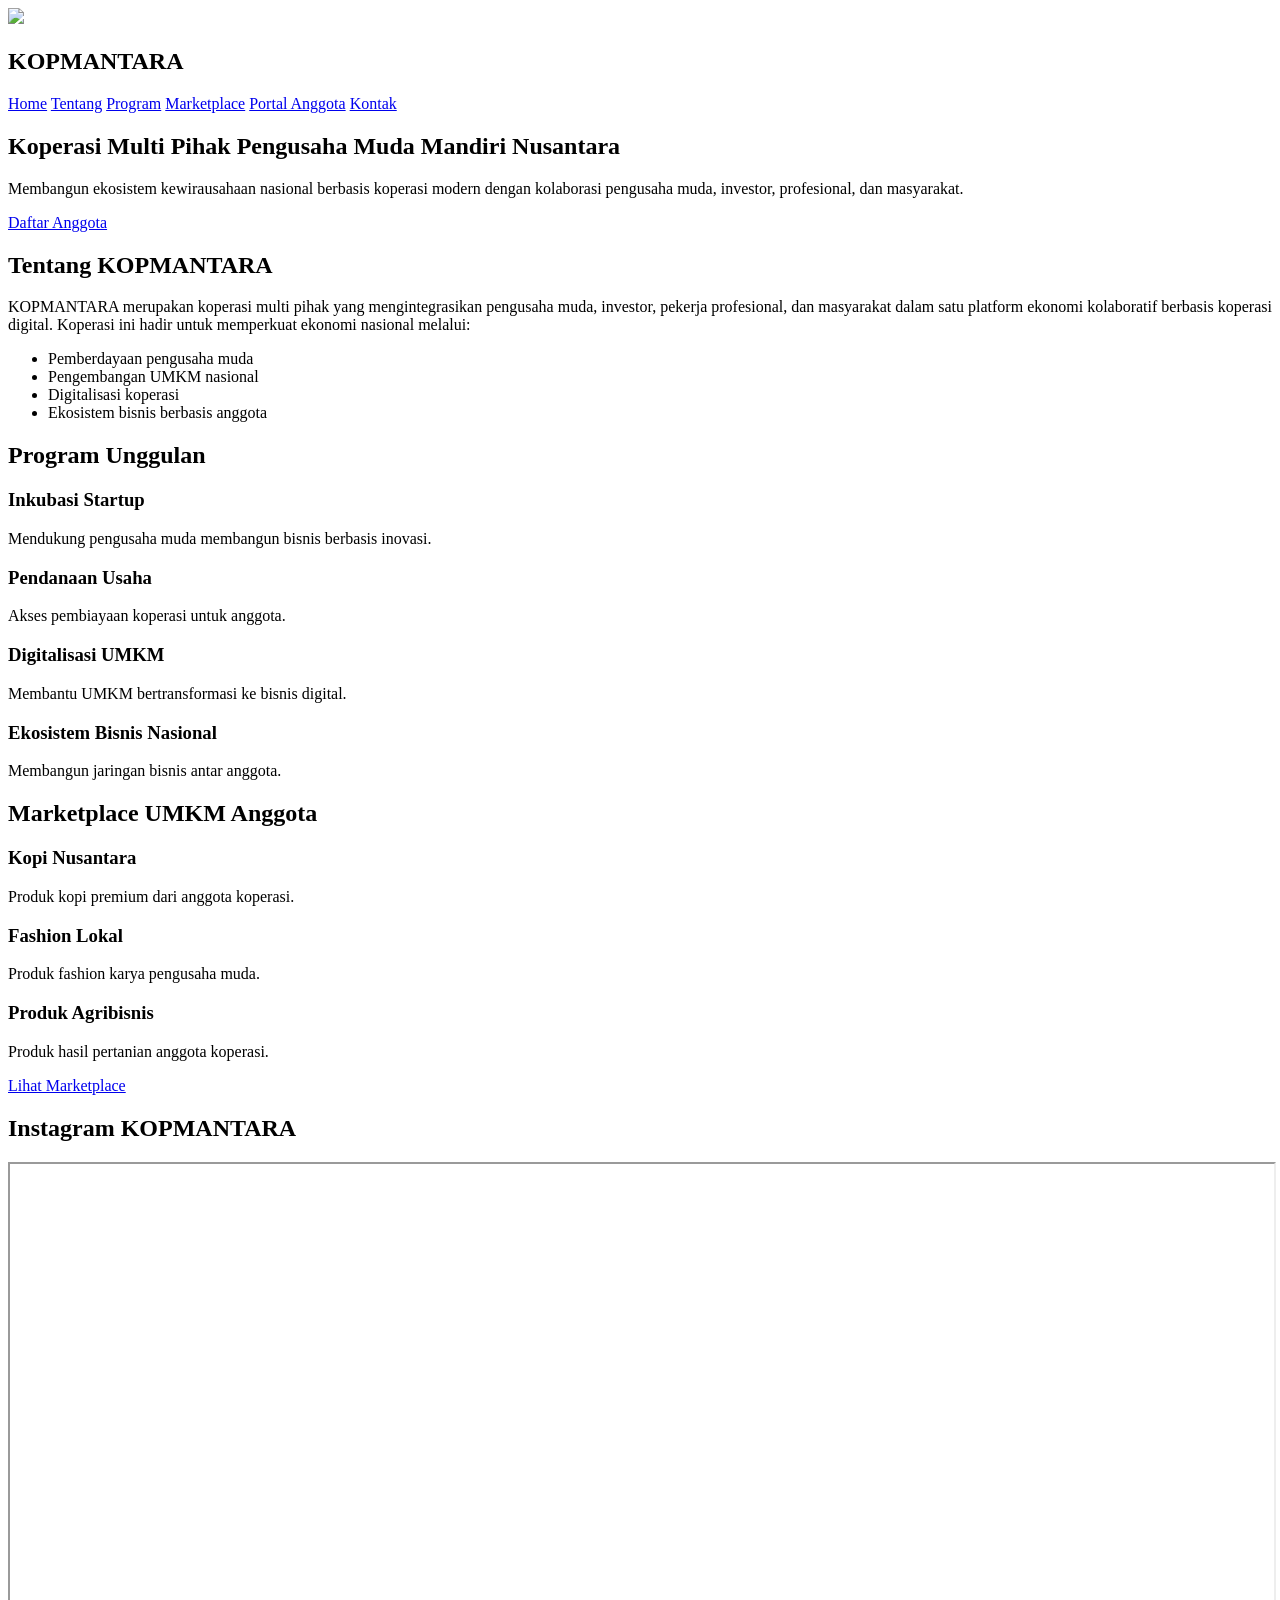
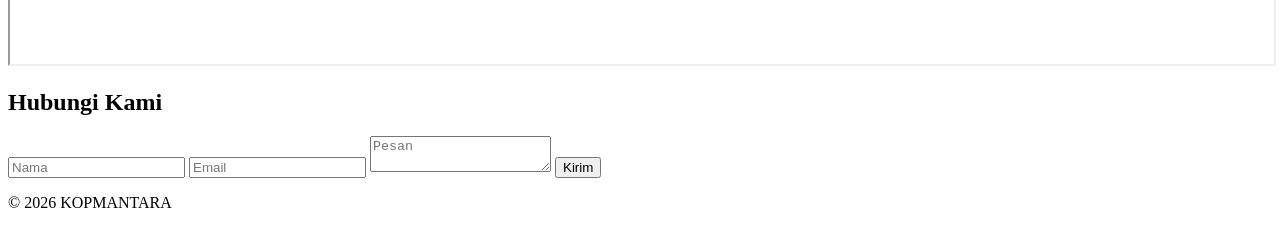
==== index.html @ 29a57164 "Add files via upload" ====
<!DOCTYPE html>
<html lang="id">

<head>

<meta charset="UTF-8">
<meta name="viewport" content="width=device-width, initial-scale=1.0">

<title>KOPMANTARA | Koperasi Multi Pihak Pengusaha Muda Mandiri Nusantara</title>

<link rel="stylesheet" href="css/style.css">

<link href="https://fonts.googleapis.com/css2?family=Poppins:wght@300;400;500;600;700&display=swap" rel="stylesheet">

</head>

<body>

<header>

<div class="container nav">

<div class="logo">

<img src="img/logo.png">

<h2>KOPMANTARA</h2>

</div>

<nav>

<a href="#">Home</a>
<a href="#about">Tentang</a>
<a href="#program">Program</a>
<a href="#market">Marketplace</a>
<a href="anggota.html">Portal Anggota</a>
<a href="#contact">Kontak</a>

</nav>

</div>

</header>

<section class="hero">

<div class="hero-content">

<h1>Koperasi Multi Pihak Pengusaha Muda Mandiri Nusantara</h1>

<p>

Membangun ekosistem kewirausahaan nasional berbasis koperasi modern  
dengan kolaborasi pengusaha muda, investor, profesional, dan masyarakat.

</p>

<a href="anggota.html" class="btn">Daftar Anggota</a>

</div>

</section>

<section id="about">

<div class="container">

<h2>Tentang KOPMANTARA</h2>

<p>

KOPMANTARA merupakan koperasi multi pihak yang mengintegrasikan  
pengusaha muda, investor, pekerja profesional, dan masyarakat  
dalam satu platform ekonomi kolaboratif berbasis koperasi digital.

Koperasi ini hadir untuk memperkuat ekonomi nasional melalui:

</p>

<ul>

<li>Pemberdayaan pengusaha muda</li>
<li>Pengembangan UMKM nasional</li>
<li>Digitalisasi koperasi</li>
<li>Ekosistem bisnis berbasis anggota</li>

</ul>

</div>

</section>

<section id="program">

<div class="container">

<h2>Program Unggulan</h2>

<div class="cards">

<div class="card">

<h3>Inkubasi Startup</h3>

<p>Mendukung pengusaha muda membangun bisnis berbasis inovasi.</p>

</div>

<div class="card">

<h3>Pendanaan Usaha</h3>

<p>Akses pembiayaan koperasi untuk anggota.</p>

</div>

<div class="card">

<h3>Digitalisasi UMKM</h3>

<p>Membantu UMKM bertransformasi ke bisnis digital.</p>

</div>

<div class="card">

<h3>Ekosistem Bisnis Nasional</h3>

<p>Membangun jaringan bisnis antar anggota.</p>

</div>

</div>

</div>

</section>

<section id="market">

<div class="container">

<h2>Marketplace UMKM Anggota</h2>

<div class="cards">

<div class="card">

<h3>Kopi Nusantara</h3>

<p>Produk kopi premium dari anggota koperasi.</p>

</div>

<div class="card">

<h3>Fashion Lokal</h3>

<p>Produk fashion karya pengusaha muda.</p>

</div>

<div class="card">

<h3>Produk Agribisnis</h3>

<p>Produk hasil pertanian anggota koperasi.</p>

</div>

</div>

<a href="marketplace.html" class="btn">Lihat Marketplace</a>

</div>

</section>

<section id="instagram">

<div class="container">

<h2>Instagram KOPMANTARA</h2>

<iframe src="https://www.instagram.com/kmpkopmantara/embed"
width="100%"
height="500">
</iframe>

</div>

</section>

<section id="contact">

<div class="container">

<h2>Hubungi Kami</h2>

<form>

<input type="text" placeholder="Nama">

<input type="email" placeholder="Email">

<textarea placeholder="Pesan"></textarea>

<button>Kirim</button>

</form>

</div>

</section>

<footer>

<p>© 2026 KOPMANTARA</p>

</footer>

</body>
</html>
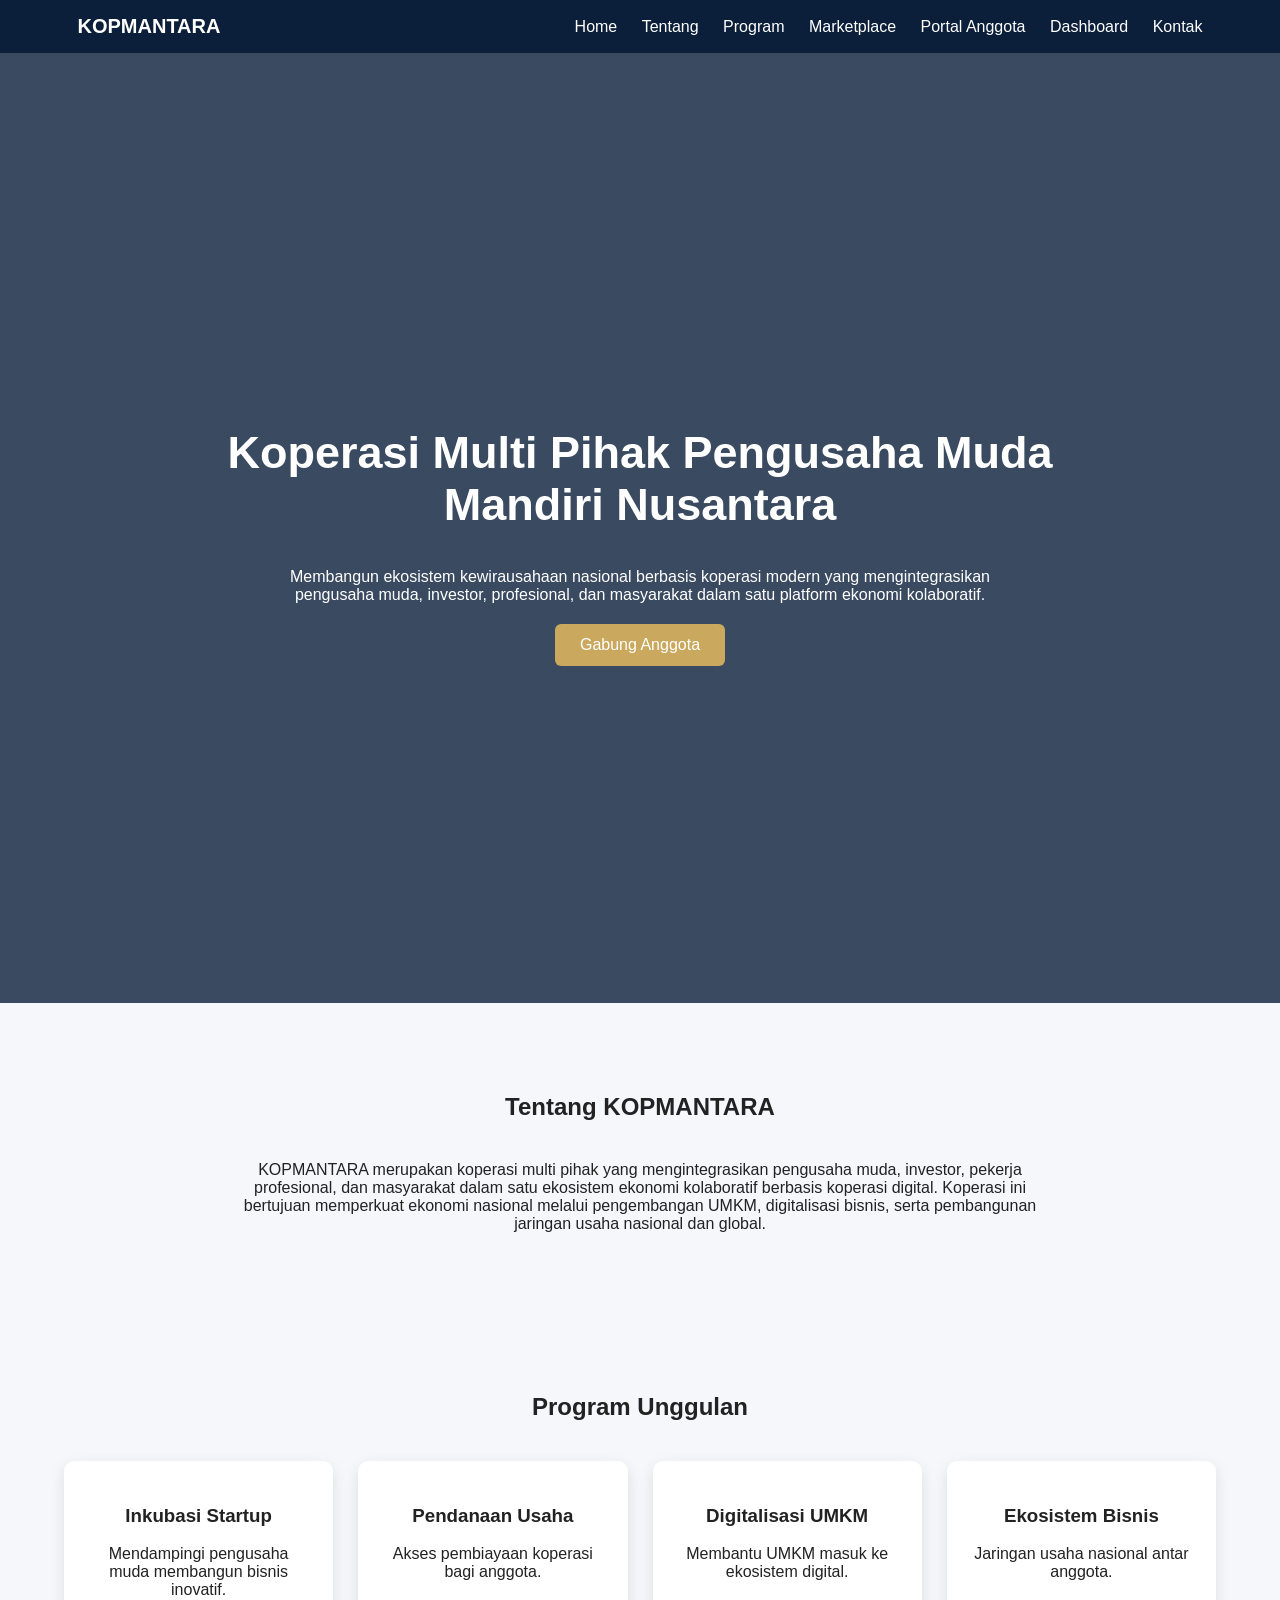
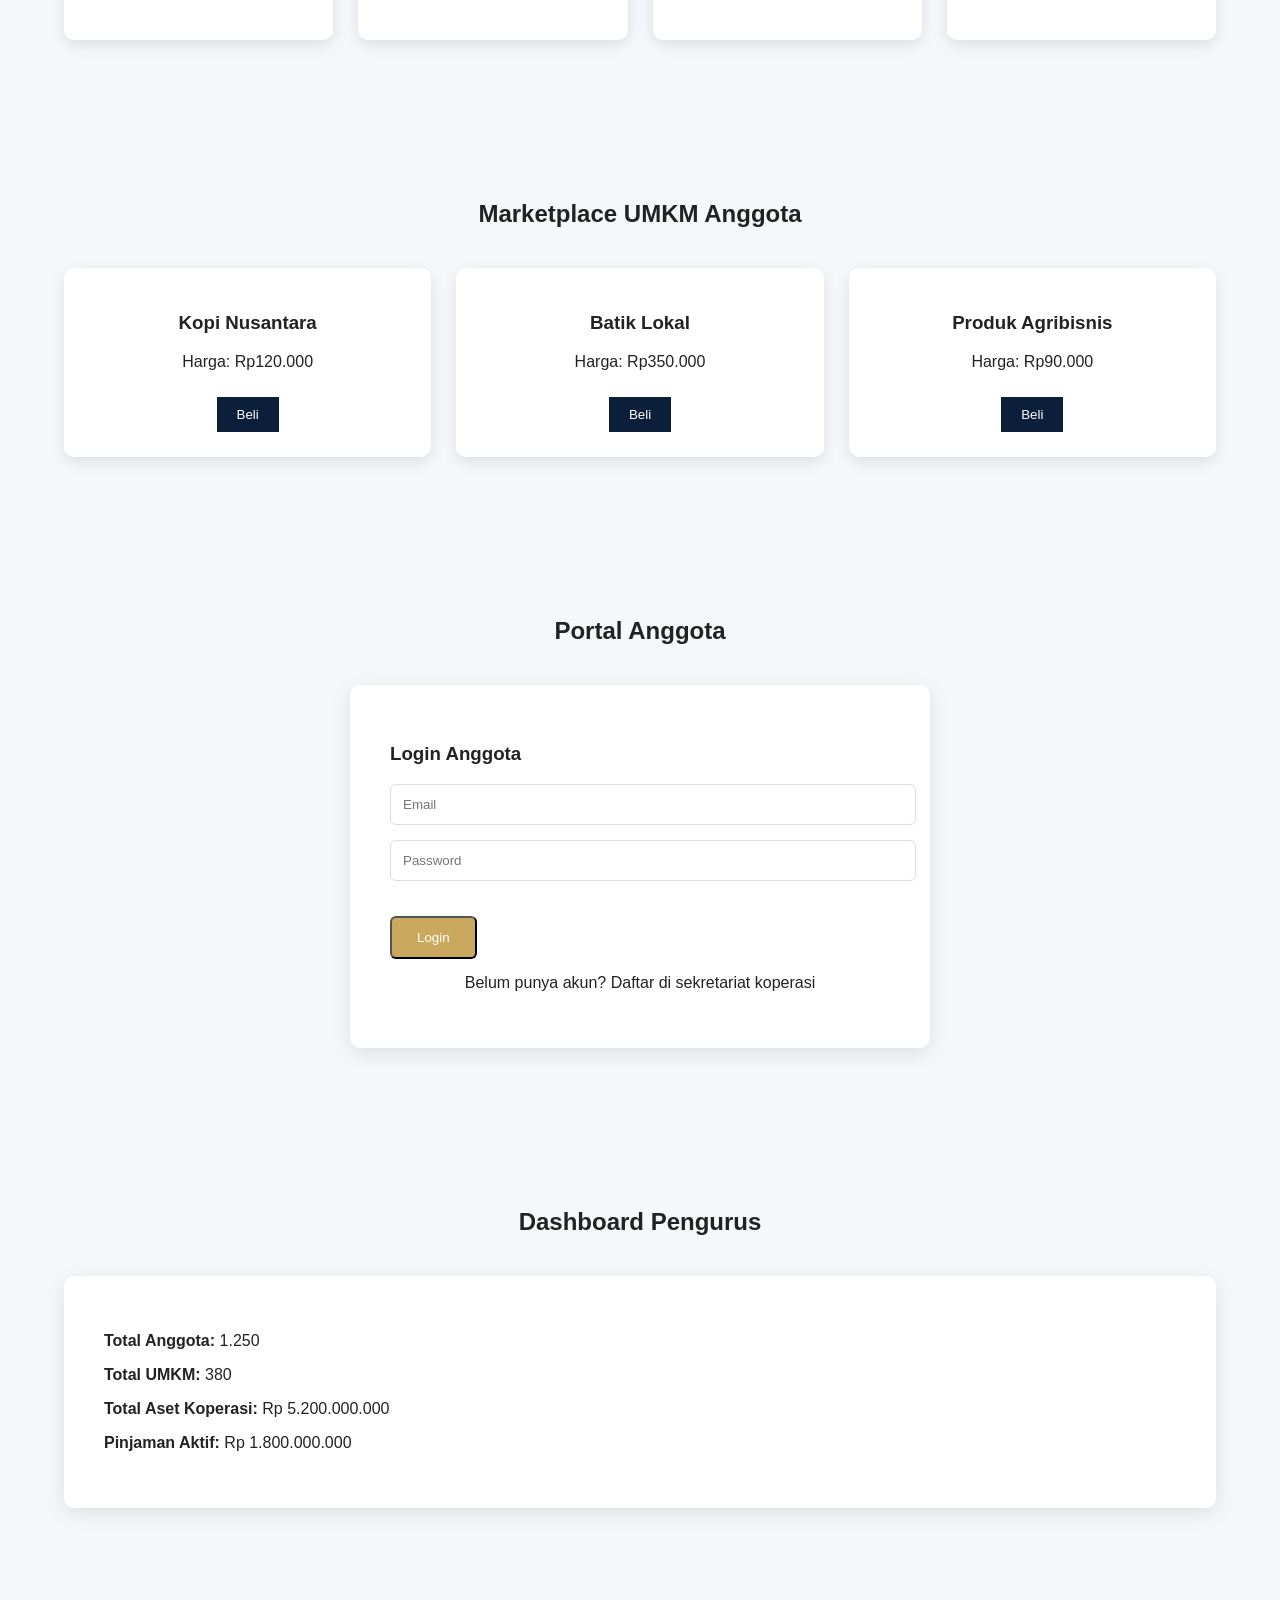
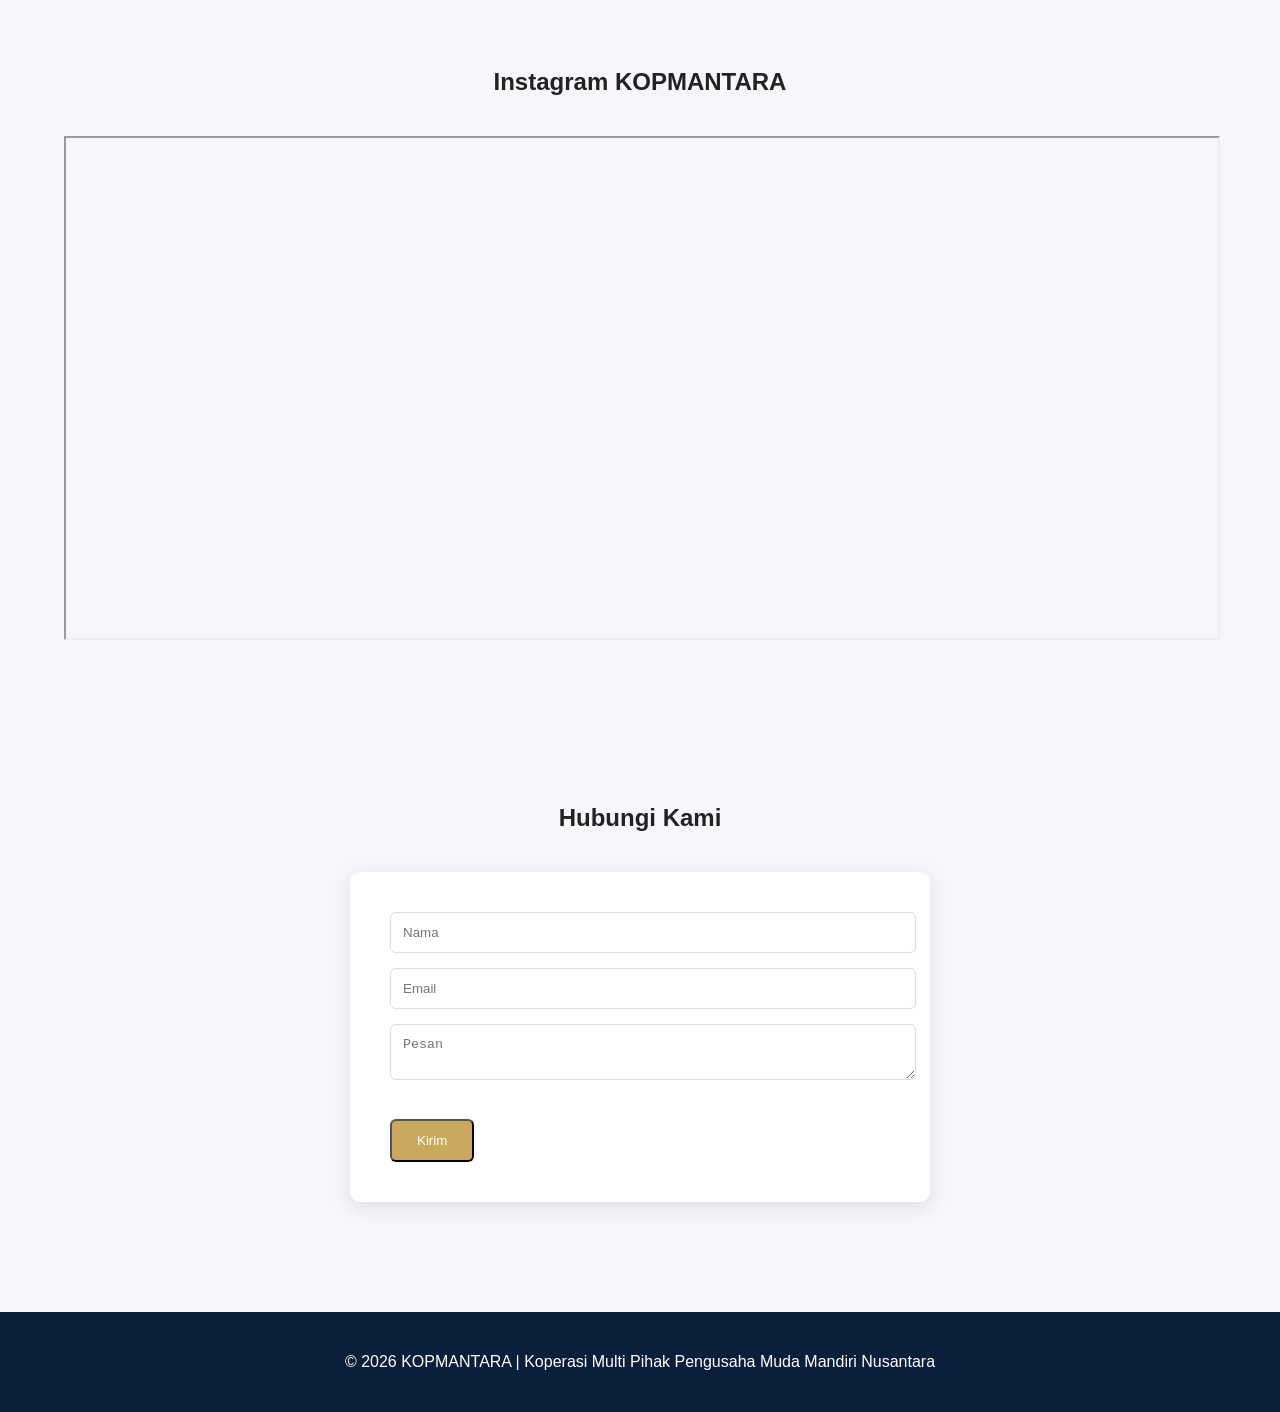
==== commit b9b57c5f: "Update index.html" ====
--- a/index.html
+++ b/index.html
@@ -1,6 +1,5 @@
 <!DOCTYPE html>
 <html lang="id">
-
 <head>
 
 <meta charset="UTF-8">
@@ -8,10 +7,164 @@
 
 <title>KOPMANTARA | Koperasi Multi Pihak Pengusaha Muda Mandiri Nusantara</title>
 
-<link rel="stylesheet" href="css/style.css">
-
 <link href="https://fonts.googleapis.com/css2?family=Poppins:wght@300;400;500;600;700&display=swap" rel="stylesheet">
 
+<style>
+
+body{
+font-family:'Poppins',sans-serif;
+margin:0;
+background:#f5f7fb;
+color:#222;
+}
+
+/* NAVBAR */
+
+header{
+background:#0b1f3a;
+color:white;
+padding:15px;
+position:sticky;
+top:0;
+z-index:1000;
+}
+
+.container{
+width:90%;
+max-width:1200px;
+margin:auto;
+}
+
+.nav{
+display:flex;
+justify-content:space-between;
+align-items:center;
+}
+
+.logo{
+font-weight:700;
+font-size:20px;
+}
+
+nav a{
+color:white;
+margin-left:20px;
+text-decoration:none;
+font-weight:500;
+cursor:pointer;
+}
+
+/* HERO */
+
+.hero{
+height:90vh;
+background:linear-gradient(#0b1f3acc,#0b1f3acc),
+url("https://images.unsplash.com/photo-1521791136064-7986c2920216");
+background-size:cover;
+display:flex;
+align-items:center;
+justify-content:center;
+text-align:center;
+color:white;
+}
+
+.hero h1{
+font-size:45px;
+max-width:900px;
+}
+
+.hero p{
+max-width:700px;
+margin:auto;
+}
+
+.btn{
+background:#caa85d;
+padding:12px 25px;
+color:white;
+text-decoration:none;
+border-radius:6px;
+display:inline-block;
+margin-top:20px;
+cursor:pointer;
+}
+
+/* SECTION */
+
+section{
+padding:70px 0;
+}
+
+h2{
+text-align:center;
+margin-bottom:40px;
+}
+
+/* CARDS */
+
+.cards{
+display:grid;
+grid-template-columns:repeat(auto-fit,minmax(250px,1fr));
+gap:25px;
+}
+
+.card{
+background:white;
+padding:25px;
+border-radius:10px;
+box-shadow:0 5px 15px rgba(0,0,0,0.1);
+text-align:center;
+}
+
+.card button{
+background:#0b1f3a;
+color:white;
+border:none;
+padding:10px 20px;
+margin-top:10px;
+cursor:pointer;
+}
+
+/* PORTAL */
+
+.portal{
+background:#ffffff;
+padding:40px;
+border-radius:10px;
+max-width:500px;
+margin:auto;
+box-shadow:0 5px 20px rgba(0,0,0,0.1);
+}
+
+input,textarea{
+width:100%;
+padding:12px;
+margin-bottom:15px;
+border-radius:6px;
+border:1px solid #ddd;
+}
+
+/* DASHBOARD */
+
+.dashboard{
+background:white;
+padding:40px;
+border-radius:10px;
+box-shadow:0 5px 20px rgba(0,0,0,0.1);
+}
+
+/* FOOTER */
+
+footer{
+background:#0b1f3a;
+color:white;
+text-align:center;
+padding:25px;
+margin-top:40px;
+}
+
+</style>
+
 </head>
 
 <body>
@@ -20,22 +173,17 @@
 
 <div class="container nav">
 
-<div class="logo">
-
-<img src="img/logo.png">
-
-<h2>KOPMANTARA</h2>
-
-</div>
+<div class="logo">KOPMANTARA</div>
 
 <nav>
 
-<a href="#">Home</a>
-<a href="#about">Tentang</a>
-<a href="#program">Program</a>
-<a href="#market">Marketplace</a>
-<a href="anggota.html">Portal Anggota</a>
-<a href="#contact">Kontak</a>
+<a onclick="showSection('home')">Home</a>
+<a onclick="showSection('about')">Tentang</a>
+<a onclick="showSection('program')">Program</a>
+<a onclick="showSection('market')">Marketplace</a>
+<a onclick="showSection('portal')">Portal Anggota</a>
+<a onclick="showSection('dashboard')">Dashboard</a>
+<a onclick="showSection('contact')">Kontak</a>
 
 </nav>
 
@@ -43,24 +191,27 @@
 
 </header>
 
-<section class="hero">
-
-<div class="hero-content">
+<!-- HERO -->
+
+<section id="home" class="hero">
+
+<div>
 
 <h1>Koperasi Multi Pihak Pengusaha Muda Mandiri Nusantara</h1>
 
 <p>
-
-Membangun ekosistem kewirausahaan nasional berbasis koperasi modern  
-dengan kolaborasi pengusaha muda, investor, profesional, dan masyarakat.
-
+Membangun ekosistem kewirausahaan nasional berbasis koperasi modern
+yang mengintegrasikan pengusaha muda, investor, profesional,
+dan masyarakat dalam satu platform ekonomi kolaboratif.
 </p>
 
-<a href="anggota.html" class="btn">Daftar Anggota</a>
-
-</div>
-
-</section>
+<a class="btn" onclick="showSection('portal')">Gabung Anggota</a>
+
+</div>
+
+</section>
+
+<!-- ABOUT -->
 
 <section id="about">
 
@@ -68,28 +219,23 @@
 
 <h2>Tentang KOPMANTARA</h2>
 
-<p>
-
-KOPMANTARA merupakan koperasi multi pihak yang mengintegrasikan  
-pengusaha muda, investor, pekerja profesional, dan masyarakat  
-dalam satu platform ekonomi kolaboratif berbasis koperasi digital.
-
-Koperasi ini hadir untuk memperkuat ekonomi nasional melalui:
+<p style="text-align:center;max-width:800px;margin:auto">
+
+KOPMANTARA merupakan koperasi multi pihak yang mengintegrasikan
+pengusaha muda, investor, pekerja profesional, dan masyarakat
+dalam satu ekosistem ekonomi kolaboratif berbasis koperasi digital.
+
+Koperasi ini bertujuan memperkuat ekonomi nasional melalui
+pengembangan UMKM, digitalisasi bisnis, serta pembangunan jaringan
+usaha nasional dan global.
 
 </p>
 
-<ul>
-
-<li>Pemberdayaan pengusaha muda</li>
-<li>Pengembangan UMKM nasional</li>
-<li>Digitalisasi koperasi</li>
-<li>Ekosistem bisnis berbasis anggota</li>
-
-</ul>
-
-</div>
-
-</section>
+</div>
+
+</section>
+
+<!-- PROGRAM -->
 
 <section id="program">
 
@@ -100,42 +246,32 @@
 <div class="cards">
 
 <div class="card">
-
 <h3>Inkubasi Startup</h3>
-
-<p>Mendukung pengusaha muda membangun bisnis berbasis inovasi.</p>
-
-</div>
-
-<div class="card">
-
+<p>Mendampingi pengusaha muda membangun bisnis inovatif.</p>
+</div>
+
+<div class="card">
 <h3>Pendanaan Usaha</h3>
-
-<p>Akses pembiayaan koperasi untuk anggota.</p>
-
-</div>
-
-<div class="card">
-
+<p>Akses pembiayaan koperasi bagi anggota.</p>
+</div>
+
+<div class="card">
 <h3>Digitalisasi UMKM</h3>
-
-<p>Membantu UMKM bertransformasi ke bisnis digital.</p>
-
-</div>
-
-<div class="card">
-
-<h3>Ekosistem Bisnis Nasional</h3>
-
-<p>Membangun jaringan bisnis antar anggota.</p>
-
-</div>
-
-</div>
-
-</div>
-
-</section>
+<p>Membantu UMKM masuk ke ekosistem digital.</p>
+</div>
+
+<div class="card">
+<h3>Ekosistem Bisnis</h3>
+<p>Jaringan usaha nasional antar anggota.</p>
+</div>
+
+</div>
+
+</div>
+
+</section>
+
+<!-- MARKETPLACE -->
 
 <section id="market">
 
@@ -148,49 +284,105 @@
 <div class="card">
 
 <h3>Kopi Nusantara</h3>
-
-<p>Produk kopi premium dari anggota koperasi.</p>
-
-</div>
-
-<div class="card">
-
-<h3>Fashion Lokal</h3>
-
-<p>Produk fashion karya pengusaha muda.</p>
+<p>Harga: Rp120.000</p>
+
+<button>Beli</button>
+
+</div>
+
+<div class="card">
+
+<h3>Batik Lokal</h3>
+<p>Harga: Rp350.000</p>
+
+<button>Beli</button>
 
 </div>
 
 <div class="card">
 
 <h3>Produk Agribisnis</h3>
-
-<p>Produk hasil pertanian anggota koperasi.</p>
-
-</div>
-
-</div>
-
-<a href="marketplace.html" class="btn">Lihat Marketplace</a>
-
-</div>
-
-</section>
-
-<section id="instagram">
+<p>Harga: Rp90.000</p>
+
+<button>Beli</button>
+
+</div>
+
+</div>
+
+</div>
+
+</section>
+
+<!-- PORTAL ANGGOTA -->
+
+<section id="portal">
+
+<div class="container">
+
+<h2>Portal Anggota</h2>
+
+<div class="portal">
+
+<h3>Login Anggota</h3>
+
+<input type="text" placeholder="Email">
+
+<input type="password" placeholder="Password">
+
+<button class="btn" onclick="showSection('dashboard')">Login</button>
+
+<p style="text-align:center;margin-top:15px">
+Belum punya akun? Daftar di sekretariat koperasi
+</p>
+
+</div>
+
+</div>
+
+</section>
+
+<!-- DASHBOARD -->
+
+<section id="dashboard">
+
+<div class="container">
+
+<h2>Dashboard Pengurus</h2>
+
+<div class="dashboard">
+
+<p><b>Total Anggota:</b> 1.250</p>
+
+<p><b>Total UMKM:</b> 380</p>
+
+<p><b>Total Aset Koperasi:</b> Rp 5.200.000.000</p>
+
+<p><b>Pinjaman Aktif:</b> Rp 1.800.000.000</p>
+
+</div>
+
+</div>
+
+</section>
+
+<!-- INSTAGRAM -->
+
+<section>
 
 <div class="container">
 
 <h2>Instagram KOPMANTARA</h2>
 
-<iframe src="https://www.instagram.com/kmpkopmantara/embed"
-width="100%"
-height="500">
-</iframe>
-
-</div>
-
-</section>
+<iframe 
+src="https://www.instagram.com/kmpkopmantara/embed"
+width="100%" height="500"></iframe>
+
+</div>
+
+</section>
+
+<!-- CONTACT -->
 
 <section id="contact">
 
@@ -198,7 +390,7 @@
 
 <h2>Hubungi Kami</h2>
 
-<form>
+<div class="portal">
 
 <input type="text" placeholder="Nama">
 
@@ -206,9 +398,9 @@
 
 <textarea placeholder="Pesan"></textarea>
 
-<button>Kirim</button>
-
-</form>
+<button class="btn">Kirim</button>
+
+</div>
 
 </div>
 
@@ -216,9 +408,25 @@
 
 <footer>
 
-<p>© 2026 KOPMANTARA</p>
+<p>© 2026 KOPMANTARA | Koperasi Multi Pihak Pengusaha Muda Mandiri Nusantara</p>
 
 </footer>
 
+<script>
+
+function showSection(id){
+
+document.querySelectorAll("section").forEach(sec=>{
+sec.style.display="none";
+});
+
+document.getElementById(id).style.display="block";
+
+window.scrollTo(0,0);
+
+}
+
+</script>
+
 </body>
-</html>+</html>
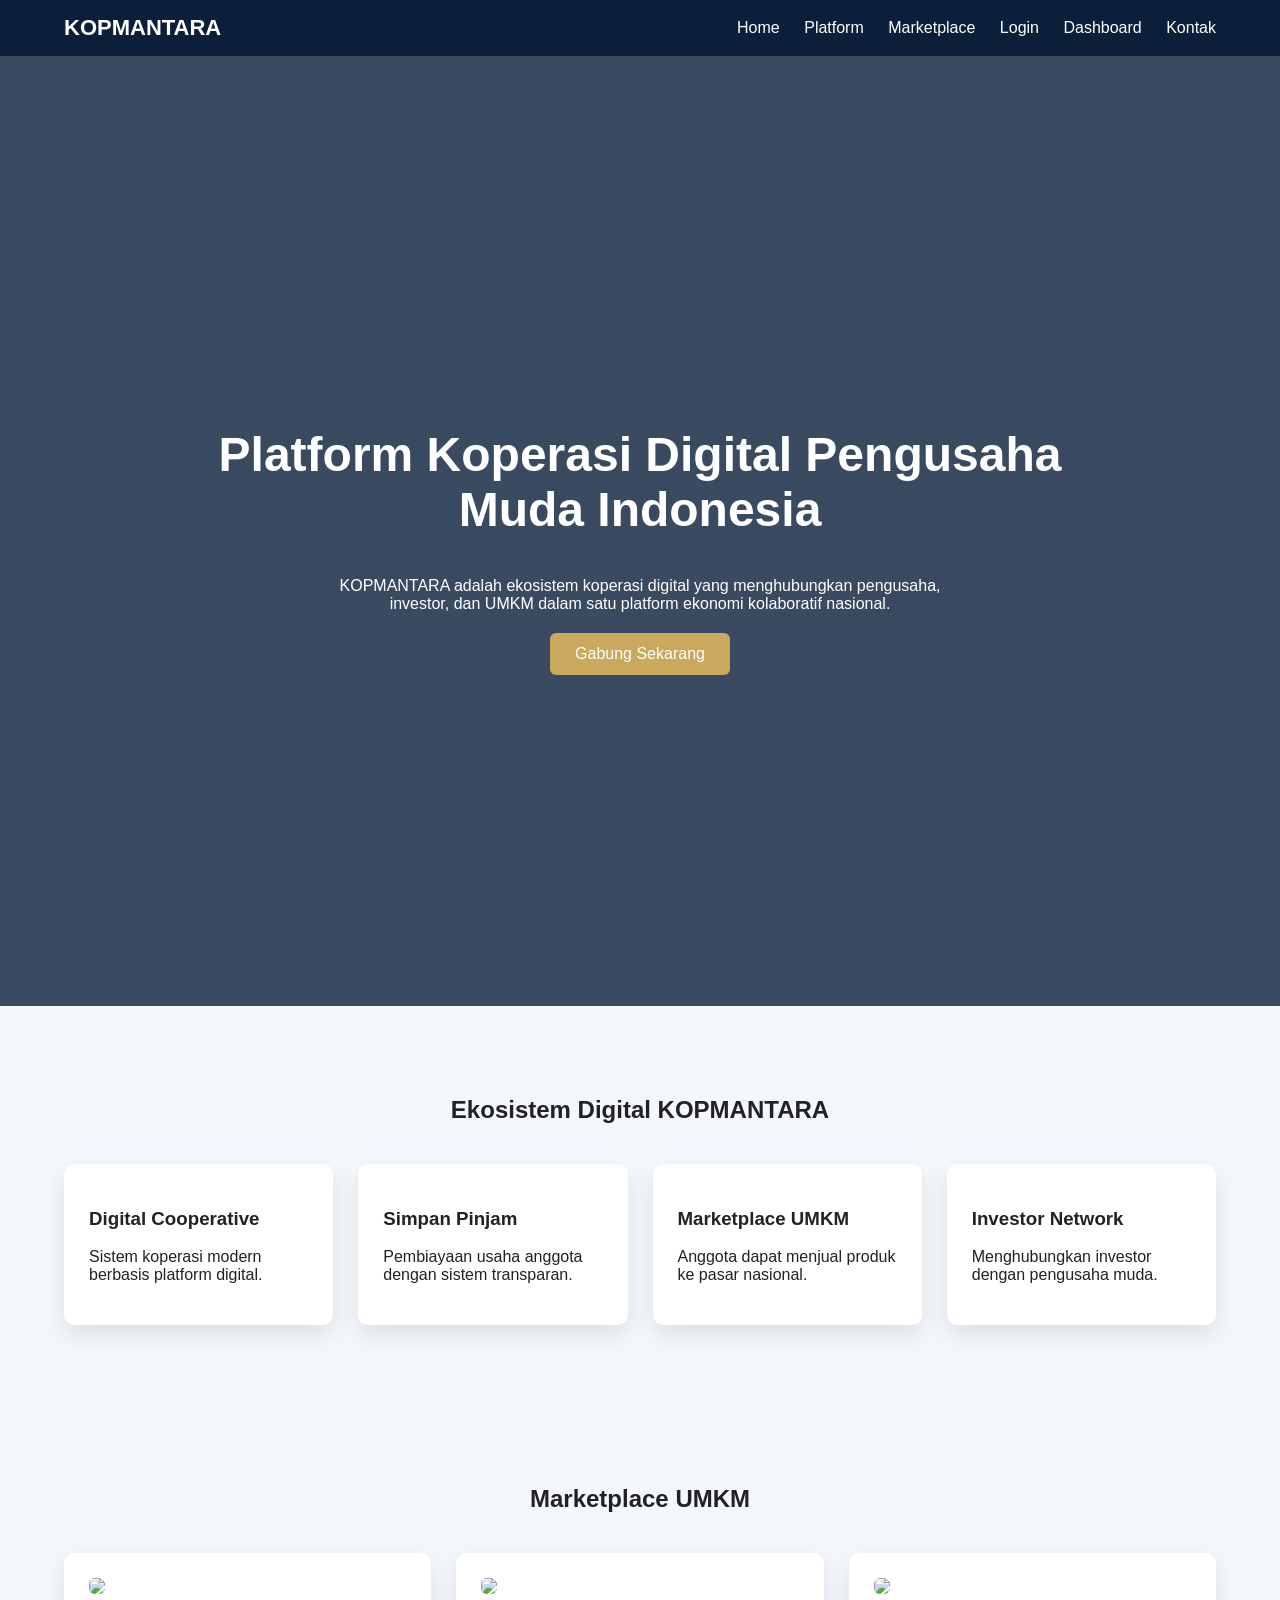
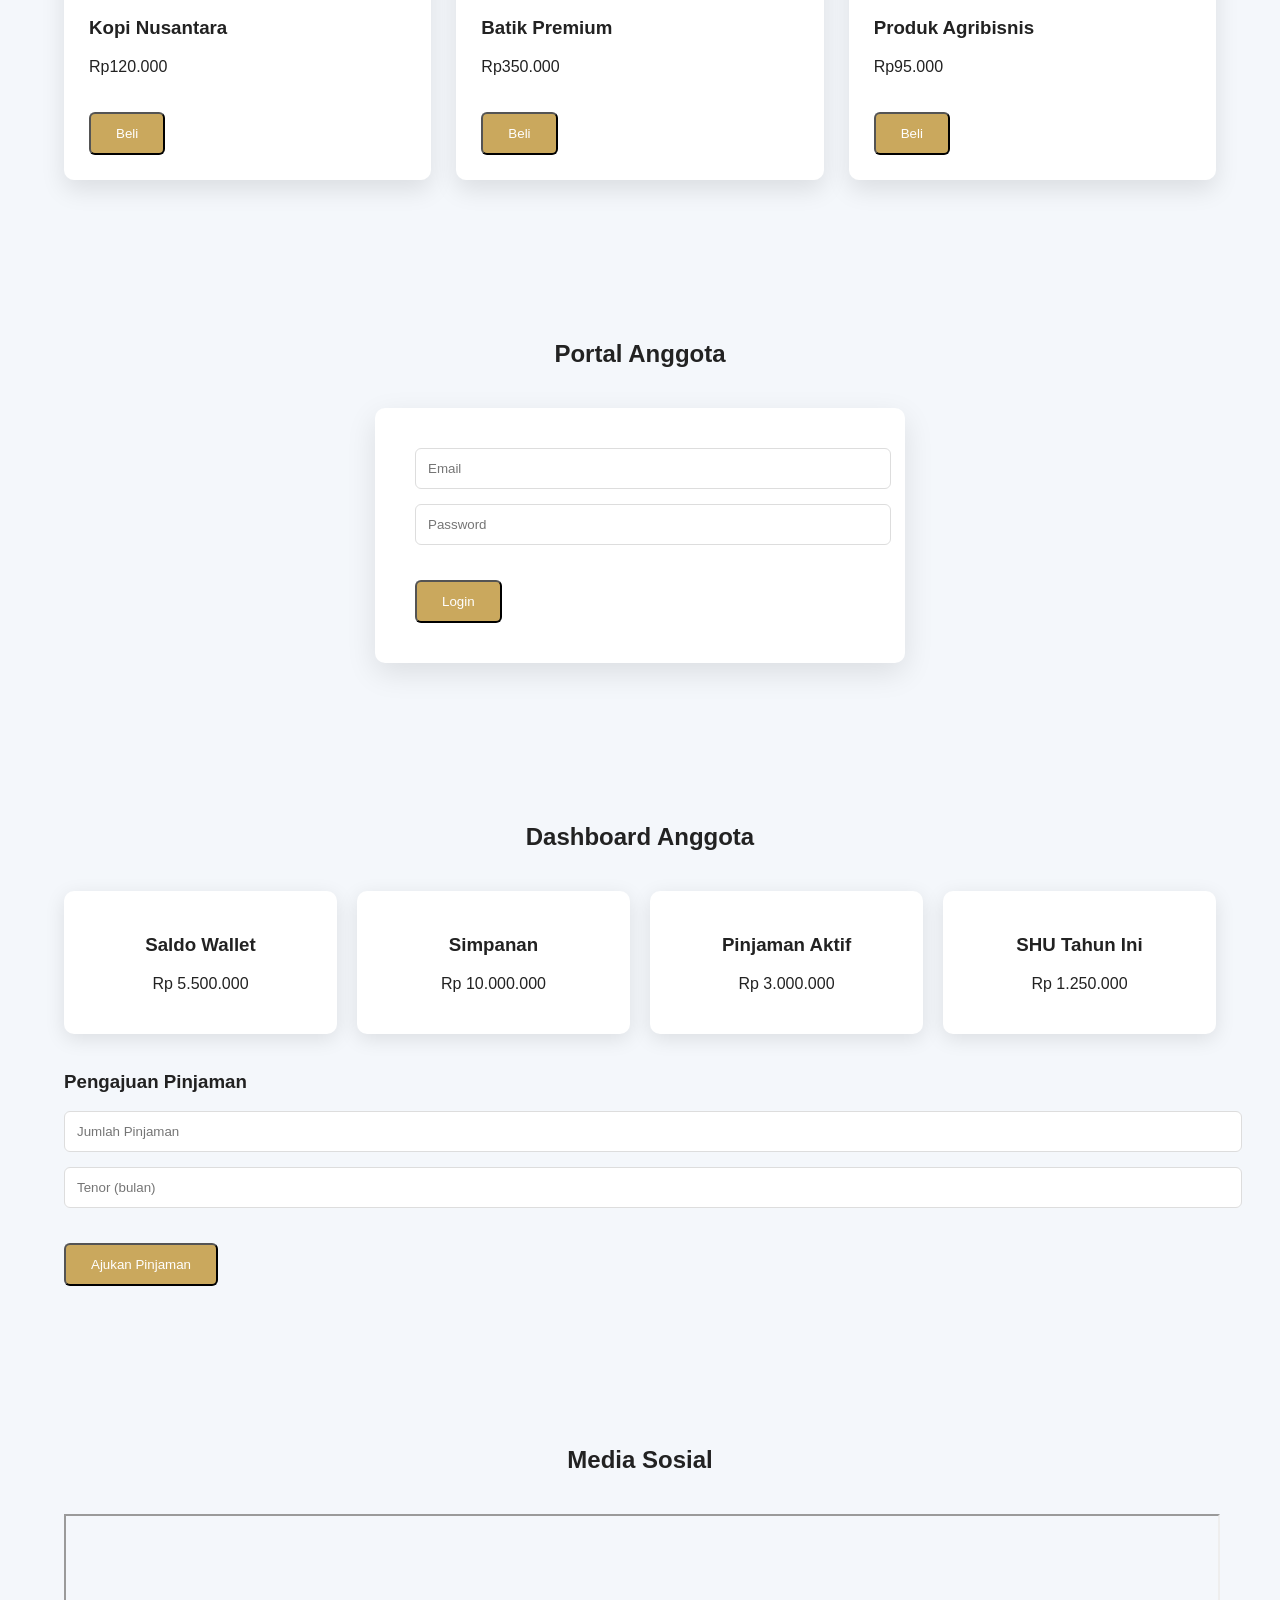
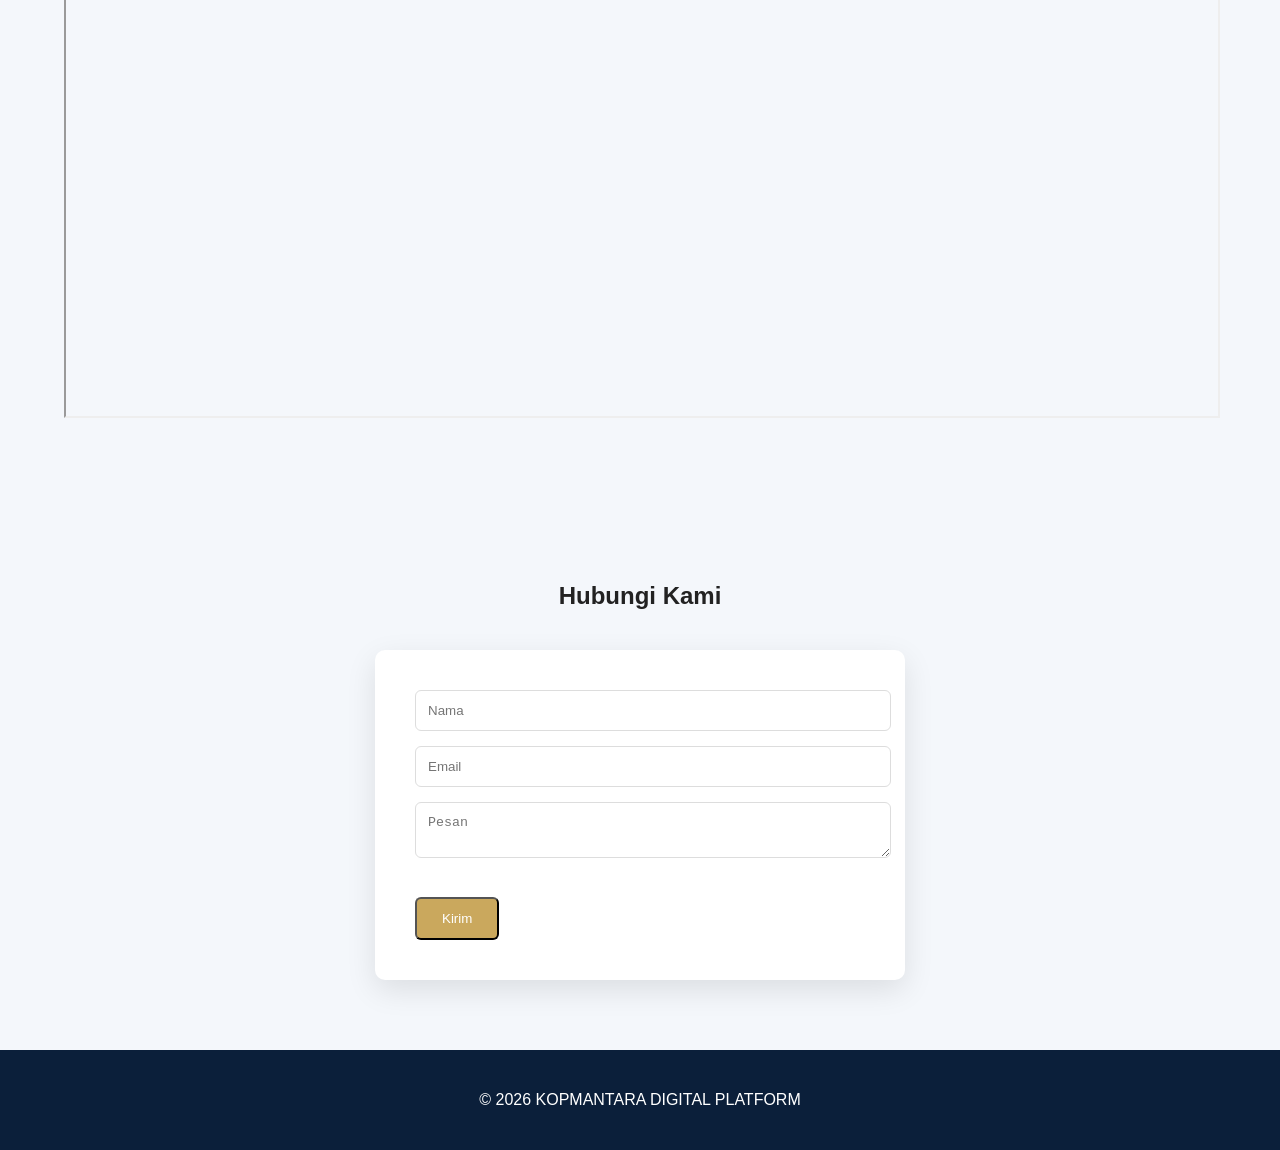
==== commit 8bb32628: "Update index.html" ====
--- a/index.html
+++ b/index.html
@@ -5,7 +5,7 @@
 <meta charset="UTF-8">
 <meta name="viewport" content="width=device-width, initial-scale=1.0">
 
-<title>KOPMANTARA | Koperasi Multi Pihak Pengusaha Muda Mandiri Nusantara</title>
+<title>KOPMANTARA DIGITAL PLATFORM</title>
 
 <link href="https://fonts.googleapis.com/css2?family=Poppins:wght@300;400;500;600;700&display=swap" rel="stylesheet">
 
@@ -14,7 +14,7 @@
 body{
 font-family:'Poppins',sans-serif;
 margin:0;
-background:#f5f7fb;
+background:#f4f7fb;
 color:#222;
 }
 
@@ -23,7 +23,7 @@
 header{
 background:#0b1f3a;
 color:white;
-padding:15px;
+padding:15px 0;
 position:sticky;
 top:0;
 z-index:1000;
@@ -43,14 +43,13 @@
 
 .logo{
 font-weight:700;
-font-size:20px;
+font-size:22px;
 }
 
 nav a{
 color:white;
 margin-left:20px;
 text-decoration:none;
-font-weight:500;
 cursor:pointer;
 }
 
@@ -69,21 +68,21 @@
 }
 
 .hero h1{
-font-size:45px;
+font-size:48px;
 max-width:900px;
 }
 
 .hero p{
-max-width:700px;
+max-width:650px;
 margin:auto;
 }
 
 .btn{
 background:#caa85d;
 padding:12px 25px;
+border-radius:6px;
 color:white;
 text-decoration:none;
-border-radius:6px;
 display:inline-block;
 margin-top:20px;
 cursor:pointer;
@@ -100,7 +99,7 @@
 margin-bottom:40px;
 }
 
-/* CARDS */
+/* CARD GRID */
 
 .cards{
 display:grid;
@@ -112,28 +111,18 @@
 background:white;
 padding:25px;
 border-radius:10px;
-box-shadow:0 5px 15px rgba(0,0,0,0.1);
-text-align:center;
-}
-
-.card button{
-background:#0b1f3a;
-color:white;
-border:none;
-padding:10px 20px;
-margin-top:10px;
-cursor:pointer;
-}
-
-/* PORTAL */
+box-shadow:0 10px 25px rgba(0,0,0,0.1);
+}
+
+/* LOGIN */
 
 .portal{
-background:#ffffff;
+max-width:450px;
+margin:auto;
+background:white;
 padding:40px;
 border-radius:10px;
-max-width:500px;
-margin:auto;
-box-shadow:0 5px 20px rgba(0,0,0,0.1);
+box-shadow:0 10px 30px rgba(0,0,0,0.1);
 }
 
 input,textarea{
@@ -146,11 +135,25 @@
 
 /* DASHBOARD */
 
-.dashboard{
+.dashboard-grid{
+display:grid;
+grid-template-columns:repeat(auto-fit,minmax(220px,1fr));
+gap:20px;
+}
+
+.stat{
 background:white;
-padding:40px;
+padding:25px;
 border-radius:10px;
 box-shadow:0 5px 20px rgba(0,0,0,0.1);
+text-align:center;
+}
+
+/* MARKET */
+
+.product img{
+width:100%;
+border-radius:6px;
 }
 
 /* FOOTER */
@@ -160,7 +163,6 @@
 color:white;
 text-align:center;
 padding:25px;
-margin-top:40px;
 }
 
 </style>
@@ -177,13 +179,12 @@
 
 <nav>
 
-<a onclick="showSection('home')">Home</a>
-<a onclick="showSection('about')">Tentang</a>
-<a onclick="showSection('program')">Program</a>
-<a onclick="showSection('market')">Marketplace</a>
-<a onclick="showSection('portal')">Portal Anggota</a>
-<a onclick="showSection('dashboard')">Dashboard</a>
-<a onclick="showSection('contact')">Kontak</a>
+<a onclick="show('home')">Home</a>
+<a onclick="show('platform')">Platform</a>
+<a onclick="show('market')">Marketplace</a>
+<a onclick="show('login')">Login</a>
+<a onclick="show('dashboard')">Dashboard</a>
+<a onclick="show('contact')">Kontak</a>
 
 </nav>
 
@@ -197,72 +198,47 @@
 
 <div>
 
-<h1>Koperasi Multi Pihak Pengusaha Muda Mandiri Nusantara</h1>
+<h1>Platform Koperasi Digital Pengusaha Muda Indonesia</h1>
 
 <p>
-Membangun ekosistem kewirausahaan nasional berbasis koperasi modern
-yang mengintegrasikan pengusaha muda, investor, profesional,
-dan masyarakat dalam satu platform ekonomi kolaboratif.
+KOPMANTARA adalah ekosistem koperasi digital yang menghubungkan
+pengusaha, investor, dan UMKM dalam satu platform ekonomi kolaboratif nasional.
 </p>
 
-<a class="btn" onclick="showSection('portal')">Gabung Anggota</a>
-
-</div>
-
-</section>
-
-<!-- ABOUT -->
-
-<section id="about">
-
-<div class="container">
-
-<h2>Tentang KOPMANTARA</h2>
-
-<p style="text-align:center;max-width:800px;margin:auto">
-
-KOPMANTARA merupakan koperasi multi pihak yang mengintegrasikan
-pengusaha muda, investor, pekerja profesional, dan masyarakat
-dalam satu ekosistem ekonomi kolaboratif berbasis koperasi digital.
-
-Koperasi ini bertujuan memperkuat ekonomi nasional melalui
-pengembangan UMKM, digitalisasi bisnis, serta pembangunan jaringan
-usaha nasional dan global.
-
-</p>
-
-</div>
-
-</section>
-
-<!-- PROGRAM -->
-
-<section id="program">
-
-<div class="container">
-
-<h2>Program Unggulan</h2>
+<a class="btn" onclick="show('login')">Gabung Sekarang</a>
+
+</div>
+
+</section>
+
+<!-- PLATFORM -->
+
+<section id="platform">
+
+<div class="container">
+
+<h2>Ekosistem Digital KOPMANTARA</h2>
 
 <div class="cards">
 
 <div class="card">
-<h3>Inkubasi Startup</h3>
-<p>Mendampingi pengusaha muda membangun bisnis inovatif.</p>
+<h3>Digital Cooperative</h3>
+<p>Sistem koperasi modern berbasis platform digital.</p>
 </div>
 
 <div class="card">
-<h3>Pendanaan Usaha</h3>
-<p>Akses pembiayaan koperasi bagi anggota.</p>
+<h3>Simpan Pinjam</h3>
+<p>Pembiayaan usaha anggota dengan sistem transparan.</p>
 </div>
 
 <div class="card">
-<h3>Digitalisasi UMKM</h3>
-<p>Membantu UMKM masuk ke ekosistem digital.</p>
+<h3>Marketplace UMKM</h3>
+<p>Anggota dapat menjual produk ke pasar nasional.</p>
 </div>
 
 <div class="card">
-<h3>Ekosistem Bisnis</h3>
-<p>Jaringan usaha nasional antar anggota.</p>
+<h3>Investor Network</h3>
+<p>Menghubungkan investor dengan pengusaha muda.</p>
 </div>
 
 </div>
@@ -277,46 +253,55 @@
 
 <div class="container">
 
-<h2>Marketplace UMKM Anggota</h2>
+<h2>Marketplace UMKM</h2>
 
 <div class="cards">
 
-<div class="card">
+<div class="card product">
+
+<img src="https://images.unsplash.com/photo-1509042239860-f550ce710b93">
 
 <h3>Kopi Nusantara</h3>
-<p>Harga: Rp120.000</p>
-
-<button>Beli</button>
-
-</div>
-
-<div class="card">
-
-<h3>Batik Lokal</h3>
-<p>Harga: Rp350.000</p>
-
-<button>Beli</button>
-
-</div>
-
-<div class="card">
+
+<p>Rp120.000</p>
+
+<button class="btn">Beli</button>
+
+</div>
+
+<div class="card product">
+
+<img src="https://images.unsplash.com/photo-1523381210434-271e8be1f52b">
+
+<h3>Batik Premium</h3>
+
+<p>Rp350.000</p>
+
+<button class="btn">Beli</button>
+
+</div>
+
+<div class="card product">
+
+<img src="https://images.unsplash.com/photo-1600891964599-f61ba0e24092">
 
 <h3>Produk Agribisnis</h3>
-<p>Harga: Rp90.000</p>
-
-<button>Beli</button>
-
-</div>
-
-</div>
-
-</div>
-
-</section>
-
-<!-- PORTAL ANGGOTA -->
-
-<section id="portal">
+
+<p>Rp95.000</p>
+
+<button class="btn">Beli</button>
+
+</div>
+
+</div>
+
+</div>
+
+</section>
+
+<!-- LOGIN -->
+
+<section id="login">
 
 <div class="container">
 
@@ -324,17 +309,11 @@
 
 <div class="portal">
 
-<h3>Login Anggota</h3>
-
-<input type="text" placeholder="Email">
+<input type="email" placeholder="Email">
 
 <input type="password" placeholder="Password">
 
-<button class="btn" onclick="showSection('dashboard')">Login</button>
-
-<p style="text-align:center;margin-top:15px">
-Belum punya akun? Daftar di sekretariat koperasi
-</p>
+<button class="btn" onclick="show('dashboard')">Login</button>
 
 </div>
 
@@ -348,19 +327,53 @@
 
 <div class="container">
 
-<h2>Dashboard Pengurus</h2>
-
-<div class="dashboard">
-
-<p><b>Total Anggota:</b> 1.250</p>
-
-<p><b>Total UMKM:</b> 380</p>
-
-<p><b>Total Aset Koperasi:</b> Rp 5.200.000.000</p>
-
-<p><b>Pinjaman Aktif:</b> Rp 1.800.000.000</p>
-
-</div>
+<h2>Dashboard Anggota</h2>
+
+<div class="dashboard-grid">
+
+<div class="stat">
+
+<h3>Saldo Wallet</h3>
+
+<p>Rp 5.500.000</p>
+
+</div>
+
+<div class="stat">
+
+<h3>Simpanan</h3>
+
+<p>Rp 10.000.000</p>
+
+</div>
+
+<div class="stat">
+
+<h3>Pinjaman Aktif</h3>
+
+<p>Rp 3.000.000</p>
+
+</div>
+
+<div class="stat">
+
+<h3>SHU Tahun Ini</h3>
+
+<p>Rp 1.250.000</p>
+
+</div>
+
+</div>
+
+<br>
+
+<h3>Pengajuan Pinjaman</h3>
+
+<input type="number" placeholder="Jumlah Pinjaman">
+
+<input type="number" placeholder="Tenor (bulan)">
+
+<button class="btn">Ajukan Pinjaman</button>
 
 </div>
 
@@ -372,7 +385,7 @@
 
 <div class="container">
 
-<h2>Instagram KOPMANTARA</h2>
+<h2>Media Sosial</h2>
 
 <iframe 
 src="https://www.instagram.com/kmpkopmantara/embed"
@@ -408,13 +421,13 @@
 
 <footer>
 
-<p>© 2026 KOPMANTARA | Koperasi Multi Pihak Pengusaha Muda Mandiri Nusantara</p>
+<p>© 2026 KOPMANTARA DIGITAL PLATFORM</p>
 
 </footer>
 
 <script>
 
-function showSection(id){
+function show(id){
 
 document.querySelectorAll("section").forEach(sec=>{
 sec.style.display="none";
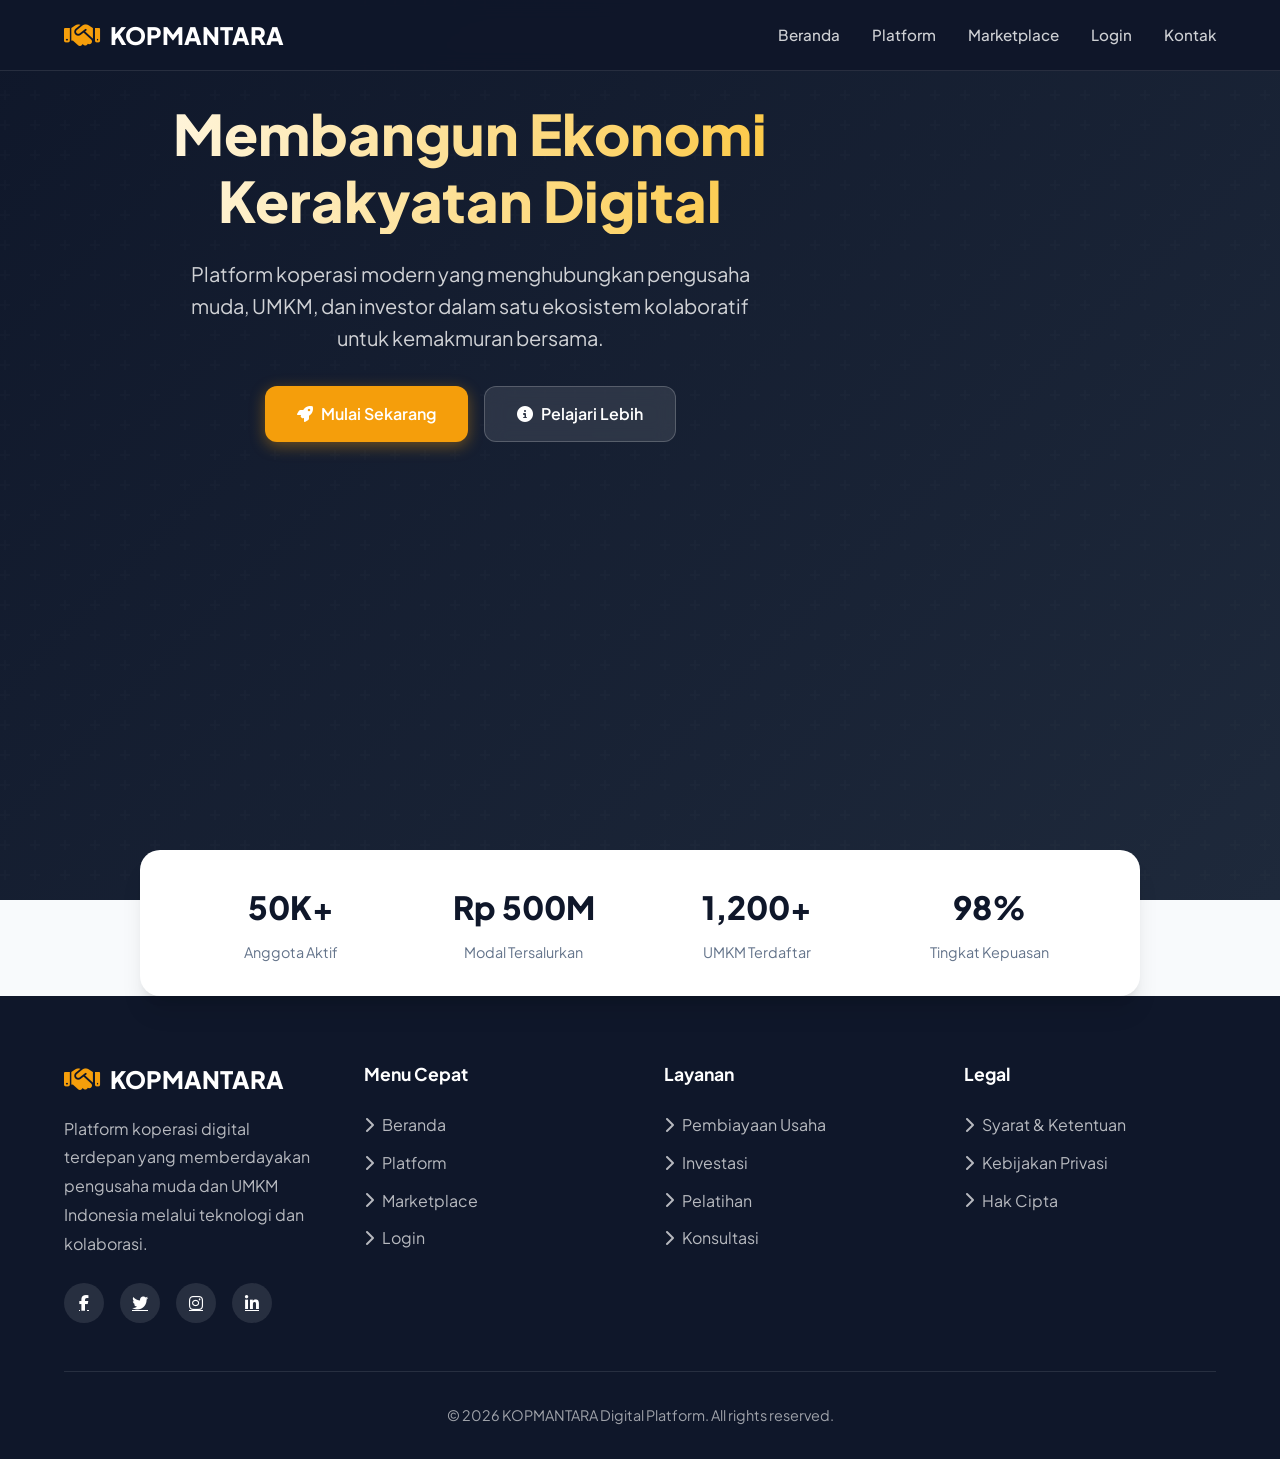
==== commit 0bf8e189: "Update index.html" ====
--- a/index.html
+++ b/index.html
@@ -1,444 +1,1603 @@
 <!DOCTYPE html>
 <html lang="id">
 <head>
-
 <meta charset="UTF-8">
-<meta name="viewport" content="width=device-width, initial-scale=1.0">
-
-<title>KOPMANTARA DIGITAL PLATFORM</title>
-
-<link href="https://fonts.googleapis.com/css2?family=Poppins:wght@300;400;500;600;700&display=swap" rel="stylesheet">
-
+<meta name="viewport" content="width=device-width, initial-scale=1.0, maximum-scale=5.0">
+<title>KOPMANTARA - Platform Koperasi Digital Indonesia</title>
+<link href="https://fonts.googleapis.com/css2?family=Plus+Jakarta+Sans:wght@300;400;500;600;700;800&display=swap" rel="stylesheet">
+<link rel="stylesheet" href="https://cdnjs.cloudflare.com/ajax/libs/font-awesome/6.4.0/css/all.min.css">
 <style>
-
-body{
-font-family:'Poppins',sans-serif;
-margin:0;
-background:#f4f7fb;
-color:#222;
-}
-
-/* NAVBAR */
-
-header{
-background:#0b1f3a;
-color:white;
-padding:15px 0;
-position:sticky;
-top:0;
-z-index:1000;
-}
-
-.container{
-width:90%;
-max-width:1200px;
-margin:auto;
-}
-
-.nav{
-display:flex;
-justify-content:space-between;
-align-items:center;
-}
-
-.logo{
-font-weight:700;
-font-size:22px;
-}
-
-nav a{
-color:white;
-margin-left:20px;
-text-decoration:none;
-cursor:pointer;
-}
-
-/* HERO */
-
-.hero{
-height:90vh;
-background:linear-gradient(#0b1f3acc,#0b1f3acc),
-url("https://images.unsplash.com/photo-1521791136064-7986c2920216");
-background-size:cover;
-display:flex;
-align-items:center;
-justify-content:center;
-text-align:center;
-color:white;
-}
-
-.hero h1{
-font-size:48px;
-max-width:900px;
-}
-
-.hero p{
-max-width:650px;
-margin:auto;
-}
-
-.btn{
-background:#caa85d;
-padding:12px 25px;
-border-radius:6px;
-color:white;
-text-decoration:none;
-display:inline-block;
-margin-top:20px;
-cursor:pointer;
-}
-
-/* SECTION */
-
-section{
-padding:70px 0;
-}
-
-h2{
-text-align:center;
-margin-bottom:40px;
-}
-
-/* CARD GRID */
-
-.cards{
-display:grid;
-grid-template-columns:repeat(auto-fit,minmax(250px,1fr));
-gap:25px;
-}
-
-.card{
-background:white;
-padding:25px;
-border-radius:10px;
-box-shadow:0 10px 25px rgba(0,0,0,0.1);
-}
-
-/* LOGIN */
-
-.portal{
-max-width:450px;
-margin:auto;
-background:white;
-padding:40px;
-border-radius:10px;
-box-shadow:0 10px 30px rgba(0,0,0,0.1);
-}
-
-input,textarea{
-width:100%;
-padding:12px;
-margin-bottom:15px;
-border-radius:6px;
-border:1px solid #ddd;
-}
-
-/* DASHBOARD */
-
-.dashboard-grid{
-display:grid;
-grid-template-columns:repeat(auto-fit,minmax(220px,1fr));
-gap:20px;
-}
-
-.stat{
-background:white;
-padding:25px;
-border-radius:10px;
-box-shadow:0 5px 20px rgba(0,0,0,0.1);
-text-align:center;
-}
-
-/* MARKET */
-
-.product img{
-width:100%;
-border-radius:6px;
-}
-
-/* FOOTER */
-
-footer{
-background:#0b1f3a;
-color:white;
-text-align:center;
-padding:25px;
-}
-
+:root {
+    --primary: #0f172a;
+    --primary-light: #1e293b;
+    --accent: #f59e0b;
+    --accent-hover: #d97706;
+    --success: #10b981;
+    --danger: #ef4444;
+    --bg: #f8fafc;
+    --card-bg: #ffffff;
+    --text: #1e293b;
+    --text-light: #64748b;
+    --gradient: linear-gradient(135deg, #0f172a 0%, #1e293b 100%);
+    --shadow: 0 4px 6px -1px rgba(0,0,0,0.1), 0 2px 4px -2px rgba(0,0,0,0.1);
+    --shadow-lg: 0 20px 25px -5px rgba(0,0,0,0.1), 0 8px 10px -6px rgba(0,0,0,0.1);
+}
+
+* {
+    margin: 0;
+    padding: 0;
+    box-sizing: border-box;
+}
+
+html {
+    scroll-behavior: smooth;
+}
+
+body {
+    font-family: 'Plus Jakarta Sans', sans-serif;
+    background: var(--bg);
+    color: var(--text);
+    line-height: 1.6;
+    overflow-x: hidden;
+}
+
+/* Custom Scrollbar */
+::-webkit-scrollbar {
+    width: 8px;
+}
+::-webkit-scrollbar-track {
+    background: var(--bg);
+}
+::-webkit-scrollbar-thumb {
+    background: var(--primary);
+    border-radius: 4px;
+}
+
+/* Navigation */
+header {
+    background: rgba(15, 23, 42, 0.95);
+    backdrop-filter: blur(10px);
+    position: fixed;
+    width: 100%;
+    top: 0;
+    z-index: 1000;
+    transition: all 0.3s ease;
+    border-bottom: 1px solid rgba(255,255,255,0.1);
+}
+
+header.scrolled {
+    box-shadow: var(--shadow-lg);
+}
+
+.container {
+    width: 90%;
+    max-width: 1280px;
+    margin: auto;
+}
+
+.nav {
+    display: flex;
+    justify-content: space-between;
+    align-items: center;
+    padding: 1rem 0;
+}
+
+.logo {
+    display: flex;
+    align-items: center;
+    gap: 10px;
+    font-weight: 800;
+    font-size: 1.5rem;
+    color: white;
+    text-decoration: none;
+}
+
+.logo i {
+    color: var(--accent);
+    font-size: 1.8rem;
+}
+
+.nav-links {
+    display: flex;
+    gap: 2rem;
+    align-items: center;
+}
+
+.nav-links a {
+    color: rgba(255,255,255,0.8);
+    text-decoration: none;
+    font-weight: 500;
+    font-size: 0.95rem;
+    transition: all 0.3s ease;
+    position: relative;
+}
+
+.nav-links a:hover {
+    color: var(--accent);
+}
+
+.nav-links a::after {
+    content: '';
+    position: absolute;
+    bottom: -5px;
+    left: 0;
+    width: 0;
+    height: 2px;
+    background: var(--accent);
+    transition: width 0.3s ease;
+}
+
+.nav-links a:hover::after {
+    width: 100%;
+}
+
+.mobile-menu-btn {
+    display: none;
+    background: none;
+    border: none;
+    color: white;
+    font-size: 1.5rem;
+    cursor: pointer;
+}
+
+/* Hero Section */
+.hero {
+    min-height: 100vh;
+    background: var(--gradient);
+    display: flex;
+    align-items: center;
+    justify-content: center;
+    text-align: center;
+    color: white;
+    position: relative;
+    overflow: hidden;
+    padding: 100px 20px 50px;
+}
+
+.hero::before {
+    content: '';
+    position: absolute;
+    top: 0;
+    left: 0;
+    right: 0;
+    bottom: 0;
+    background: url("data:image/svg+xml,%3Csvg width='60' height='60' viewBox='0 0 60 60' xmlns='http://www.w3.org/2000/svg'%3E%3Cg fill='none' fill-rule='evenodd'%3E%3Cg fill='%23ffffff' fill-opacity='0.03'%3E%3Cpath d='M36 34v-4h-2v4h-4v2h4v4h2v-4h4v-2h-4zm0-30V0h-2v4h-4v2h4v4h2V6h4V4h-4zM6 34v-4H4v4H0v2h4v4h2v-4h4v-2H6zM6 4V0H4v4H0v2h4v4h2V6h4V4H6z'/%3E%3C/g%3E%3C/g%3E%3C/svg%3E");
+    opacity: 0.4;
+}
+
+.hero-content {
+    position: relative;
+    z-index: 1;
+    max-width: 900px;
+    animation: fadeInUp 1s ease;
+}
+
+.hero h1 {
+    font-size: clamp(2rem, 5vw, 3.5rem);
+    font-weight: 800;
+    margin-bottom: 1.5rem;
+    line-height: 1.2;
+    background: linear-gradient(to right, #ffffff, #fbbf24);
+    -webkit-background-clip: text;
+    -webkit-text-fill-color: transparent;
+}
+
+.hero p {
+    font-size: clamp(1rem, 2vw, 1.25rem);
+    color: rgba(255,255,255,0.8);
+    margin-bottom: 2rem;
+    max-width: 600px;
+    margin-left: auto;
+    margin-right: auto;
+}
+
+.hero-buttons {
+    display: flex;
+    gap: 1rem;
+    justify-content: center;
+    flex-wrap: wrap;
+}
+
+.btn {
+    padding: 14px 32px;
+    border-radius: 12px;
+    font-weight: 600;
+    text-decoration: none;
+    display: inline-flex;
+    align-items: center;
+    gap: 8px;
+    transition: all 0.3s ease;
+    cursor: pointer;
+    border: none;
+    font-size: 1rem;
+    font-family: inherit;
+}
+
+.btn-primary {
+    background: var(--accent);
+    color: white;
+    box-shadow: 0 4px 15px rgba(245, 158, 11, 0.4);
+}
+
+.btn-primary:hover {
+    background: var(--accent-hover);
+    transform: translateY(-2px);
+    box-shadow: 0 6px 20px rgba(245, 158, 11, 0.5);
+}
+
+.btn-secondary {
+    background: rgba(255,255,255,0.1);
+    color: white;
+    border: 1px solid rgba(255,255,255,0.2);
+    backdrop-filter: blur(10px);
+}
+
+.btn-secondary:hover {
+    background: rgba(255,255,255,0.2);
+    transform: translateY(-2px);
+}
+
+/* Stats Bar */
+.stats-bar {
+    background: white;
+    padding: 2rem 0;
+    margin-top: -50px;
+    position: relative;
+    z-index: 10;
+    border-radius: 20px;
+    box-shadow: var(--shadow-lg);
+    margin-left: auto;
+    margin-right: auto;
+    max-width: 1000px;
+    width: 90%;
+}
+
+.stats-grid {
+    display: grid;
+    grid-template-columns: repeat(auto-fit, minmax(200px, 1fr));
+    gap: 2rem;
+    text-align: center;
+}
+
+.stat-item h3 {
+    font-size: 2rem;
+    color: var(--primary);
+    font-weight: 800;
+}
+
+.stat-item p {
+    color: var(--text-light);
+    font-size: 0.9rem;
+    margin-top: 0.5rem;
+}
+
+/* Sections */
+section {
+    padding: 80px 0;
+}
+
+.section-header {
+    text-align: center;
+    margin-bottom: 3rem;
+}
+
+.section-header h2 {
+    font-size: clamp(1.8rem, 4vw, 2.5rem);
+    color: var(--primary);
+    margin-bottom: 1rem;
+    font-weight: 700;
+}
+
+.section-header p {
+    color: var(--text-light);
+    max-width: 600px;
+    margin: 0 auto;
+}
+
+/* Feature Cards */
+.features-grid {
+    display: grid;
+    grid-template-columns: repeat(auto-fit, minmax(280px, 1fr));
+    gap: 2rem;
+    margin-top: 3rem;
+}
+
+.feature-card {
+    background: var(--card-bg);
+    padding: 2.5rem;
+    border-radius: 20px;
+    box-shadow: var(--shadow);
+    transition: all 0.3s ease;
+    border: 1px solid rgba(0,0,0,0.05);
+    position: relative;
+    overflow: hidden;
+}
+
+.feature-card::before {
+    content: '';
+    position: absolute;
+    top: 0;
+    left: 0;
+    width: 100%;
+    height: 4px;
+    background: var(--accent);
+    transform: scaleX(0);
+    transition: transform 0.3s ease;
+}
+
+.feature-card:hover {
+    transform: translateY(-5px);
+    box-shadow: var(--shadow-lg);
+}
+
+.feature-card:hover::before {
+    transform: scaleX(1);
+}
+
+.feature-icon {
+    width: 60px;
+    height: 60px;
+    background: rgba(245, 158, 11, 0.1);
+    border-radius: 15px;
+    display: flex;
+    align-items: center;
+    justify-content: center;
+    font-size: 1.5rem;
+    color: var(--accent);
+    margin-bottom: 1.5rem;
+}
+
+.feature-card h3 {
+    font-size: 1.25rem;
+    margin-bottom: 0.75rem;
+    color: var(--primary);
+}
+
+.feature-card p {
+    color: var(--text-light);
+    font-size: 0.95rem;
+    line-height: 1.7;
+}
+
+/* Marketplace */
+.marketplace {
+    background: white;
+}
+
+.products-grid {
+    display: grid;
+    grid-template-columns: repeat(auto-fill, minmax(280px, 1fr));
+    gap: 2rem;
+    margin-top: 3rem;
+}
+
+.product-card {
+    background: var(--card-bg);
+    border-radius: 20px;
+    overflow: hidden;
+    box-shadow: var(--shadow);
+    transition: all 0.3s ease;
+    border: 1px solid rgba(0,0,0,0.05);
+}
+
+.product-card:hover {
+    transform: translateY(-5px);
+    box-shadow: var(--shadow-lg);
+}
+
+.product-image {
+    width: 100%;
+    height: 220px;
+    object-fit: cover;
+    transition: transform 0.3s ease;
+}
+
+.product-card:hover .product-image {
+    transform: scale(1.05);
+}
+
+.product-info {
+    padding: 1.5rem;
+}
+
+.product-category {
+    color: var(--accent);
+    font-size: 0.85rem;
+    font-weight: 600;
+    text-transform: uppercase;
+    letter-spacing: 0.5px;
+}
+
+.product-title {
+    font-size: 1.2rem;
+    margin: 0.5rem 0;
+    color: var(--primary);
+    font-weight: 600;
+}
+
+.product-price {
+    font-size: 1.25rem;
+    color: var(--primary);
+    font-weight: 700;
+    margin-bottom: 1rem;
+}
+
+/* Portal/Login */
+.portal-section {
+    background: var(--bg);
+}
+
+.portal-container {
+    max-width: 480px;
+    margin: 0 auto;
+    background: white;
+    padding: 3rem;
+    border-radius: 24px;
+    box-shadow: var(--shadow-lg);
+}
+
+.portal-header {
+    text-align: center;
+    margin-bottom: 2rem;
+}
+
+.portal-header i {
+    font-size: 3rem;
+    color: var(--accent);
+    margin-bottom: 1rem;
+}
+
+.form-group {
+    margin-bottom: 1.5rem;
+}
+
+.form-group label {
+    display: block;
+    margin-bottom: 0.5rem;
+    font-weight: 600;
+    color: var(--primary);
+    font-size: 0.9rem;
+}
+
+.form-control {
+    width: 100%;
+    padding: 14px 18px;
+    border: 2px solid #e2e8f0;
+    border-radius: 12px;
+    font-family: inherit;
+    font-size: 1rem;
+    transition: all 0.3s ease;
+    background: #f8fafc;
+}
+
+.form-control:focus {
+    outline: none;
+    border-color: var(--accent);
+    background: white;
+    box-shadow: 0 0 0 3px rgba(245, 158, 11, 0.1);
+}
+
+.form-options {
+    display: flex;
+    justify-content: space-between;
+    align-items: center;
+    margin-bottom: 1.5rem;
+    font-size: 0.9rem;
+}
+
+.checkbox-label {
+    display: flex;
+    align-items: center;
+    gap: 0.5rem;
+    cursor: pointer;
+    color: var(--text-light);
+}
+
+.forgot-link {
+    color: var(--accent);
+    text-decoration: none;
+    font-weight: 600;
+}
+
+.btn-full {
+    width: 100%;
+    justify-content: center;
+}
+
+.divider {
+    text-align: center;
+    margin: 1.5rem 0;
+    position: relative;
+}
+
+.divider::before {
+    content: '';
+    position: absolute;
+    top: 50%;
+    left: 0;
+    right: 0;
+    height: 1px;
+    background: #e2e8f0;
+}
+
+.divider span {
+    background: white;
+    padding: 0 1rem;
+    position: relative;
+    color: var(--text-light);
+    font-size: 0.9rem;
+}
+
+.social-login {
+    display: flex;
+    gap: 1rem;
+}
+
+.btn-social {
+    flex: 1;
+    padding: 12px;
+    border: 2px solid #e2e8f0;
+    background: white;
+    border-radius: 12px;
+    cursor: pointer;
+    transition: all 0.3s ease;
+    font-size: 1.2rem;
+}
+
+.btn-social:hover {
+    border-color: var(--accent);
+    background: rgba(245, 158, 11, 0.05);
+}
+
+/* Dashboard */
+.dashboard-section {
+    background: var(--bg);
+    min-height: 100vh;
+    padding-top: 100px;
+}
+
+.dashboard-header {
+    background: white;
+    padding: 2rem;
+    border-radius: 20px;
+    margin-bottom: 2rem;
+    box-shadow: var(--shadow);
+    display: flex;
+    justify-content: space-between;
+    align-items: center;
+    flex-wrap: wrap;
+    gap: 1rem;
+}
+
+.user-info {
+    display: flex;
+    align-items: center;
+    gap: 1rem;
+}
+
+.user-avatar {
+    width: 60px;
+    height: 60px;
+    background: var(--accent);
+    border-radius: 50%;
+    display: flex;
+    align-items: center;
+    justify-content: center;
+    color: white;
+    font-size: 1.5rem;
+    font-weight: 700;
+}
+
+.user-details h3 {
+    color: var(--primary);
+    margin-bottom: 0.25rem;
+}
+
+.user-details p {
+    color: var(--text-light);
+    font-size: 0.9rem;
+}
+
+.dashboard-grid {
+    display: grid;
+    grid-template-columns: repeat(auto-fit, minmax(250px, 1fr));
+    gap: 1.5rem;
+    margin-bottom: 2rem;
+}
+
+.dashboard-card {
+    background: white;
+    padding: 1.5rem;
+    border-radius: 16px;
+    box-shadow: var(--shadow);
+    transition: all 0.3s ease;
+}
+
+.dashboard-card:hover {
+    transform: translateY(-3px);
+    box-shadow: var(--shadow-lg);
+}
+
+.card-header {
+    display: flex;
+    justify-content: space-between;
+    align-items: center;
+    margin-bottom: 1rem;
+}
+
+.card-icon {
+    width: 48px;
+    height: 48px;
+    border-radius: 12px;
+    display: flex;
+    align-items: center;
+    justify-content: center;
+    font-size: 1.25rem;
+}
+
+.bg-primary { background: rgba(245, 158, 11, 0.1); color: var(--accent); }
+.bg-success { background: rgba(16, 185, 129, 0.1); color: var(--success); }
+.bg-danger { background: rgba(239, 68, 68, 0.1); color: var(--danger); }
+.bg-info { background: rgba(59, 130, 246, 0.1); color: #3b82f6; }
+
+.card-label {
+    color: var(--text-light);
+    font-size: 0.9rem;
+    margin-bottom: 0.5rem;
+}
+
+.card-value {
+    font-size: 1.5rem;
+    font-weight: 700;
+    color: var(--primary);
+}
+
+.card-change {
+    font-size: 0.85rem;
+    margin-top: 0.5rem;
+    display: flex;
+    align-items: center;
+    gap: 0.25rem;
+}
+
+.positive { color: var(--success); }
+.negative { color: var(--danger); }
+
+/* Loan Application */
+.loan-form {
+    background: white;
+    padding: 2rem;
+    border-radius: 20px;
+    box-shadow: var(--shadow);
+    margin-top: 2rem;
+}
+
+.form-row {
+    display: grid;
+    grid-template-columns: repeat(auto-fit, minmax(200px, 1fr));
+    gap: 1.5rem;
+    margin-bottom: 1.5rem;
+}
+
+/* Instagram Feed */
+.instagram-section {
+    background: white;
+}
+
+.instagram-container {
+    position: relative;
+    border-radius: 20px;
+    overflow: hidden;
+    box-shadow: var(--shadow-lg);
+}
+
+/* Contact */
+.contact-grid {
+    display: grid;
+    grid-template-columns: repeat(auto-fit, minmax(300px, 1fr));
+    gap: 3rem;
+    margin-top: 3rem;
+}
+
+.contact-info {
+    display: flex;
+    flex-direction: column;
+    gap: 2rem;
+}
+
+.contact-item {
+    display: flex;
+    align-items: flex-start;
+    gap: 1rem;
+}
+
+.contact-icon {
+    width: 50px;
+    height: 50px;
+    background: rgba(245, 158, 11, 0.1);
+    border-radius: 12px;
+    display: flex;
+    align-items: center;
+    justify-content: center;
+    color: var(--accent);
+    font-size: 1.25rem;
+    flex-shrink: 0;
+}
+
+.contact-details h4 {
+    color: var(--primary);
+    margin-bottom: 0.25rem;
+}
+
+.contact-details p {
+    color: var(--text-light);
+    font-size: 0.95rem;
+}
+
+/* Footer */
+footer {
+    background: var(--primary);
+    color: white;
+    padding: 4rem 0 2rem;
+}
+
+.footer-grid {
+    display: grid;
+    grid-template-columns: repeat(auto-fit, minmax(250px, 1fr));
+    gap: 3rem;
+    margin-bottom: 3rem;
+}
+
+.footer-brand .logo {
+    margin-bottom: 1rem;
+    display: inline-flex;
+}
+
+.footer-brand p {
+    color: rgba(255,255,255,0.7);
+    line-height: 1.8;
+    margin-bottom: 1.5rem;
+}
+
+.footer-links h4 {
+    color: white;
+    margin-bottom: 1.5rem;
+    font-size: 1.1rem;
+}
+
+.footer-links ul {
+    list-style: none;
+}
+
+.footer-links li {
+    margin-bottom: 0.75rem;
+}
+
+.footer-links a {
+    color: rgba(255,255,255,0.7);
+    text-decoration: none;
+    transition: color 0.3s ease;
+    display: flex;
+    align-items: center;
+    gap: 0.5rem;
+}
+
+.footer-links a:hover {
+    color: var(--accent);
+}
+
+.social-links {
+    display: flex;
+    gap: 1rem;
+    margin-top: 1.5rem;
+}
+
+.social-links a {
+    width: 40px;
+    height: 40px;
+    background: rgba(255,255,255,0.1);
+    border-radius: 50%;
+    display: flex;
+    align-items: center;
+    justify-content: center;
+    color: white;
+    transition: all 0.3s ease;
+}
+
+.social-links a:hover {
+    background: var(--accent);
+    transform: translateY(-3px);
+}
+
+.footer-bottom {
+    border-top: 1px solid rgba(255,255,255,0.1);
+    padding-top: 2rem;
+    text-align: center;
+    color: rgba(255,255,255,0.6);
+    font-size: 0.9rem;
+}
+
+/* Animations */
+@keyframes fadeInUp {
+    from {
+        opacity: 0;
+        transform: translateY(30px);
+    }
+    to {
+        opacity: 1;
+        transform: translateY(0);
+    }
+}
+
+/* Mobile Responsive */
+@media (max-width: 768px) {
+    .nav-links {
+        position: fixed;
+        top: 70px;
+        left: 0;
+        right: 0;
+        background: var(--primary);
+        flex-direction: column;
+        padding: 2rem;
+        gap: 1.5rem;
+        transform: translateY(-150%);
+        transition: transform 0.3s ease;
+        box-shadow: var(--shadow-lg);
+    }
+    
+    .nav-links.active {
+        transform: translateY(0);
+    }
+    
+    .mobile-menu-btn {
+        display: block;
+    }
+    
+    .hero {
+        padding-top: 80px;
+    }
+    
+    .stats-bar {
+        margin-top: -30px;
+    }
+    
+    .stats-grid {
+        grid-template-columns: repeat(2, 1fr);
+        gap: 1.5rem;
+    }
+    
+    .portal-container {
+        padding: 2rem 1.5rem;
+        margin: 0 1rem;
+    }
+    
+    .dashboard-header {
+        flex-direction: column;
+        text-align: center;
+    }
+    
+    .form-row {
+        grid-template-columns: 1fr;
+    }
+    
+    section {
+        padding: 60px 0;
+    }
+}
+
+/* Utility Classes */
+.hidden {
+    display: none !important;
+}
+
+.text-center {
+    text-align: center;
+}
+
+.mt-4 {
+    margin-top: 2rem;
+}
+
+/* Loading State */
+.loading {
+    display: inline-block;
+    width: 20px;
+    height: 20px;
+    border: 3px solid rgba(255,255,255,.3);
+    border-radius: 50%;
+    border-top-color: white;
+    animation: spin 1s ease-in-out infinite;
+}
+
+@keyframes spin {
+    to { transform: rotate(360deg); }
+}
+
+/* Toast Notification */
+.toast {
+    position: fixed;
+    bottom: 20px;
+    right: 20px;
+    background: var(--primary);
+    color: white;
+    padding: 1rem 1.5rem;
+    border-radius: 12px;
+    box-shadow: var(--shadow-lg);
+    z-index: 9999;
+    transform: translateX(400px);
+    transition: transform 0.3s ease;
+}
+
+.toast.show {
+    transform: translateX(0);
+}
+
+.toast.success {
+    background: var(--success);
+}
+
+/* Section Display Logic */
+.section-content {
+    display: none;
+    animation: fadeInUp 0.5s ease;
+}
+
+.section-content.active {
+    display: block;
+}
 </style>
-
 </head>
-
 <body>
 
-<header>
-
-<div class="container nav">
-
-<div class="logo">KOPMANTARA</div>
-
-<nav>
-
-<a onclick="show('home')">Home</a>
-<a onclick="show('platform')">Platform</a>
-<a onclick="show('market')">Marketplace</a>
-<a onclick="show('login')">Login</a>
-<a onclick="show('dashboard')">Dashboard</a>
-<a onclick="show('contact')">Kontak</a>
-
-</nav>
-
+<header id="navbar">
+    <div class="container nav">
+        <a href="#" class="logo" onclick="showSection('home')">
+            <i class="fas fa-handshake"></i>
+            <span>KOPMANTARA</span>
+        </a>
+        
+        <nav class="nav-links" id="navLinks">
+            <a onclick="showSection('home')">Beranda</a>
+            <a onclick="showSection('platform')">Platform</a>
+            <a onclick="showSection('market')">Marketplace</a>
+            <a onclick="showSection('dashboard')" id="navDashboard" class="hidden">Dashboard</a>
+            <a onclick="showSection('login')" id="navLogin">Login</a>
+            <a onclick="showSection('contact')">Kontak</a>
+        </nav>
+        
+        <button class="mobile-menu-btn" onclick="toggleMenu()">
+            <i class="fas fa-bars"></i>
+        </button>
+    </div>
+</header>
+
+<!-- HOME SECTION -->
+<section id="home" class="section-content active hero">
+    <div class="hero-content">
+        <h1>Membangun Ekonomi Kerakyatan Digital</h1>
+        <p>Platform koperasi modern yang menghubungkan pengusaha muda, UMKM, dan investor dalam satu ekosistem kolaboratif untuk kemakmuran bersama.</p>
+        <div class="hero-buttons">
+            <a class="btn btn-primary" onclick="showSection('login')">
+                <i class="fas fa-rocket"></i> Mulai Sekarang
+            </a>
+            <a class="btn btn-secondary" onclick="showSection('platform')">
+                <i class="fas fa-info-circle"></i> Pelajari Lebih
+            </a>
+        </div>
+    </div>
+</section>
+
+<div class="stats-bar section-content active" id="homeStats">
+    <div class="container">
+        <div class="stats-grid">
+            <div class="stat-item">
+                <h3>50K+</h3>
+                <p>Anggota Aktif</p>
+            </div>
+            <div class="stat-item">
+                <h3>Rp 500M</h3>
+                <p>Modal Tersalurkan</p>
+            </div>
+            <div class="stat-item">
+                <h3>1,200+</h3>
+                <p>UMKM Terdaftar</p>
+            </div>
+            <div class="stat-item">
+                <h3>98%</h3>
+                <p>Tingkat Kepuasan</p>
+            </div>
+        </div>
+    </div>
 </div>
 
-</header>
-
-<!-- HERO -->
-
-<section id="home" class="hero">
-
-<div>
-
-<h1>Platform Koperasi Digital Pengusaha Muda Indonesia</h1>
-
-<p>
-KOPMANTARA adalah ekosistem koperasi digital yang menghubungkan
-pengusaha, investor, dan UMKM dalam satu platform ekonomi kolaboratif nasional.
-</p>
-
-<a class="btn" onclick="show('login')">Gabung Sekarang</a>
-
-</div>
-
+<!-- PLATFORM SECTION -->
+<section id="platform" class="section-content">
+    <div class="container">
+        <div class="section-header">
+            <h2>Ekosistem Digital Kami</h2>
+            <p>Solusi terintegrasi untuk memajukan koperasi dan UMKM Indonesia</p>
+        </div>
+        
+        <div class="features-grid">
+            <div class="feature-card">
+                <div class="feature-icon">
+                    <i class="fas fa-building"></i>
+                </div>
+                <h3>Koperasi Digital</h3>
+                <p>Manajemen koperasi modern dengan sistem administrasi terotomatisasi, rapat daring, dan voting elektronik.</p>
+            </div>
+            
+            <div class="feature-card">
+                <div class="feature-icon">
+                    <i class="fas fa-hand-holding-usd"></i>
+                </div>
+                <h3>Pembiayaan Usaha (Bank/Pegadaian/LPDB)</h3>
+                <p>Pembiayaan fleksibel dengan bunga kompetitif, proses cepat, dan transparansi penuh untuk anggota.</p>
+            </div>
+            
+            <div class="feature-card">
+                <div class="feature-icon">
+                    <i class="fas fa-store"></i>
+                </div>
+                <h3>Marketplace UMKM</h3>
+                <p>Platform penjualan produk lokal ke pasar nasional dengan sistem logistik dan pembayaran terintegrasi.</p>
+            </div>
+            
+            <div class="feature-card">
+                <div class="feature-icon">
+                    <i class="fas fa-chart-line"></i>
+                </div>
+                <h3>Investor Network</h3>
+                <p>Menghubungkan investor dengan pengusaha mida berpotensi melalui sistem crowdfunding dan equity.</p>
+            </div>
+            
+            <div class="feature-card">
+                <div class="feature-icon">
+                    <i class="fas fa-graduation-cap"></i>
+                </div>
+                <h3>Edukasi & Training</h3>
+                <p>Program pelatihan digital, manajemen keuangan, dan pengembangan bisnis untuk anggota.</p>
+            </div>
+            
+            <div class="feature-card">
+                <div class="feature-icon">
+                    <i class="fas fa-shield-alt"></i>
+                </div>
+                <h3>Keamanan Data</h3>
+                <p>Sistem keamanan berlapis dengan enkripsi end-to-end untuk melindungi data dan transaksi anggota.</p>
+            </div>
+        </div>
+    </div>
 </section>
 
-<!-- PLATFORM -->
-
-<section id="platform">
-
-<div class="container">
-
-<h2>Ekosistem Digital KOPMANTARA</h2>
-
-<div class="cards">
-
-<div class="card">
-<h3>Digital Cooperative</h3>
-<p>Sistem koperasi modern berbasis platform digital.</p>
-</div>
-
-<div class="card">
-<h3>Simpan Pinjam</h3>
-<p>Pembiayaan usaha anggota dengan sistem transparan.</p>
-</div>
-
-<div class="card">
-<h3>Marketplace UMKM</h3>
-<p>Anggota dapat menjual produk ke pasar nasional.</p>
-</div>
-
-<div class="card">
-<h3>Investor Network</h3>
-<p>Menghubungkan investor dengan pengusaha muda.</p>
-</div>
-
-</div>
-
-</div>
-
+<!-- MARKETPLACE SECTION -->
+<section id="market" class="section-content marketplace">
+    <div class="container">
+        <div class="section-header">
+            <h2>Marketplace UMKM</h2>
+            <p>Dukung produk lokal berkualitas dari anggota kami</p>
+        </div>
+        
+        <div class="products-grid">
+            <div class="product-card">
+                <img src="https://images.unsplash.com/photo-1497935586351-b67a49e012bf?w=400" alt="Kopi" class="product-image">
+                <div class="product-info">
+                    <div class="product-category">Minuman</div>
+                    <h3 class="product-title">Kopi Arabika Gayo</h3>
+                    <div class="product-price">Rp125.000</div>
+                    <button class="btn btn-primary btn-full" onclick="addToCart('Kopi Arabika Gayo')">
+                        <i class="fas fa-shopping-cart"></i> Beli Sekarang
+                    </button>
+                </div>
+            </div>
+            
+            <div class="product-card">
+                <img src="https://images.unsplash.com/photo-1558171813-4c088753af8f?w=400" alt="Batik" class="product-image">
+                <div class="product-info">
+                    <div class="product-category">Fashion</div>
+                    <h3 class="product-title">Batik Tulis Premium</h3>
+                    <div class="product-price">Rp450.000</div>
+                    <button class="btn btn-primary btn-full" onclick="addToCart('Batik Tulis Premium')">
+                        <i class="fas fa-shopping-cart"></i> Beli Sekarang
+                    </button>
+                </div>
+            </div>
+            
+            <div class="product-card">
+                <img src="https://images.unsplash.com/photo-1546069901-ba9599a7e63c?w=400" alt="Makanan" class="product-image">
+                <div class="product-info">
+                    <div class="product-category">Kuliner</div>
+                    <h3 class="product-title">Paket Oleh-oleh Khas</h3>
+                    <div class="product-price">Rp185.000</div>
+                    <button class="btn btn-primary btn-full" onclick="addToCart('Paket Oleh-oleh Khas')">
+                        <i class="fas fa-shopping-cart"></i> Beli Sekarang
+                    </button>
+                </div>
+            </div>
+            
+            <div class="product-card">
+                <img src="https://images.unsplash.com/photo-1615485290382-441e4d049cb5?w=400" alt="Kerajinan" class="product-image">
+                <div class="product-info">
+                    <div class="product-category">Kerajinan</div>
+                    <h3 class="product-title">Anyaman Bambu Modern</h3>
+                    <div class="product-price">Rp275.000</div>
+                    <button class="btn btn-primary btn-full" onclick="addToCart('Anyaman Bambu Modern')">
+                        <i class="fas fa-shopping-cart"></i> Beli Sekarang
+                    </button>
+                </div>
+            </div>
+        </div>
+    </div>
 </section>
 
-<!-- MARKETPLACE -->
-
-<section id="market">
-
-<div class="container">
-
-<h2>Marketplace UMKM</h2>
-
-<div class="cards">
-
-<div class="card product">
-
-<img src="https://images.unsplash.com/photo-1509042239860-f550ce710b93">
-
-<h3>Kopi Nusantara</h3>
-
-<p>Rp120.000</p>
-
-<button class="btn">Beli</button>
-
-</div>
-
-<div class="card product">
-
-<img src="https://images.unsplash.com/photo-1523381210434-271e8be1f52b">
-
-<h3>Batik Premium</h3>
-
-<p>Rp350.000</p>
-
-<button class="btn">Beli</button>
-
-</div>
-
-<div class="card product">
-
-<img src="https://images.unsplash.com/photo-1600891964599-f61ba0e24092">
-
-<h3>Produk Agribisnis</h3>
-
-<p>Rp95.000</p>
-
-<button class="btn">Beli</button>
-
-</div>
-
-</div>
-
-</div>
-
+<!-- LOGIN SECTION -->
+<section id="login" class="section-content portal-section">
+    <div class="container">
+        <div class="portal-container">
+            <div class="portal-header">
+                <i class="fas fa-user-circle"></i>
+                <h2>Portal Anggota</h2>
+                <p>Masuk ke akun koperasi Anda</p>
+            </div>
+            
+            <form id="loginForm" onsubmit="handleLogin(event)">
+                <div class="form-group">
+                    <label>Email</label>
+                    <input type="email" class="form-control" placeholder="nama@email.com" required>
+                </div>
+                
+                <div class="form-group">
+                    <label>Password</label>
+                    <input type="password" class="form-control" placeholder="••••••••" required>
+                </div>
+                
+                <div class="form-options">
+                    <label class="checkbox-label">
+                        <input type="checkbox"> Ingat saya
+                    </label>
+                    <a href="#" class="forgot-link">Lupa password?</a>
+                </div>
+                
+                <button type="submit" class="btn btn-primary btn-full">
+                    <i class="fas fa-sign-in-alt"></i> Masuk
+                </button>
+            </form>
+            
+            <div class="divider">
+                <span>atau masuk dengan</span>
+            </div>
+            
+            <div class="social-login">
+                <button class="btn-social" onclick="socialLogin('google')">
+                    <i class="fab fa-google" style="color: #ea4335;"></i>
+                </button>
+                <button class="btn-social" onclick="socialLogin('facebook')">
+                    <i class="fab fa-facebook-f" style="color: #1877f2;"></i>
+                </button>
+            </div>
+            
+            <p class="text-center mt-4" style="color: var(--text-light);">
+                Belum punya akun? <a href="#" style="color: var(--accent); text-decoration: none; font-weight: 600;">Daftar sekarang</a>
+            </p>
+        </div>
+    </div>
 </section>
 
-<!-- LOGIN -->
-
-<section id="login">
-
-<div class="container">
-
-<h2>Portal Anggota</h2>
-
-<div class="portal">
-
-<input type="email" placeholder="Email">
-
-<input type="password" placeholder="Password">
-
-<button class="btn" onclick="show('dashboard')">Login</button>
-
-</div>
-
-</div>
-
+<!-- DASHBOARD SECTION -->
+<section id="dashboard" class="section-content dashboard-section">
+    <div class="container">
+        <div class="dashboard-header">
+            <div class="user-info">
+                <div class="user-avatar">AD</div>
+                <div class="user-details">
+                    <h3>Ahmad Dhani</h3>
+                    <p>Anggota Sejak 2024 • ID: KOP-2024-001</p>
+                </div>
+            </div>
+            <button class="btn btn-secondary" onclick="logout()">
+                <i class="fas fa-sign-out-alt"></i> Keluar
+            </button>
+        </div>
+        
+        <div class="dashboard-grid">
+            <div class="dashboard-card">
+                <div class="card-header">
+                    <div>
+                        <div class="card-label">Saldo Wallet</div>
+                        <div class="card-value">Rp 5.500.000</div>
+                        <div class="card-change positive">
+                            <i class="fas fa-arrow-up"></i> +12% dari bulan lalu
+                        </div>
+                    </div>
+                    <div class="card-icon bg-primary">
+                        <i class="fas fa-wallet"></i>
+                    </div>
+                </div>
+            </div>
+            
+            <div class="dashboard-card">
+                <div class="card-header">
+                    <div>
+                        <div class="card-label">Total Simpanan</div>
+                        <div class="card-value">Rp 12.000.000</div>
+                        <div class="card-change positive">
+                            <i class="fas fa-arrow-up"></i> +5% bunga tahunan
+                        </div>
+                    </div>
+                    <div class="card-icon bg-success">
+                        <i class="fas fa-piggy-bank"></i>
+                    </div>
+                </div>
+            </div>
+            
+            <div class="dashboard-card">
+                <div class="card-header">
+                    <div>
+                        <div class="card-label">Pinjaman Aktif</div>
+                        <div class="card-value">Rp 3.000.000</div>
+                        <div class="card-change negative">
+                            <i class="fas fa-clock"></i> 8 bulan tersisa
+                        </div>
+                    </div>
+                    <div class="card-icon bg-danger">
+                        <i class="fas fa-hand-holding-usd"></i>
+                    </div>
+                </div>
+            </div>
+            
+            <div class="dashboard-card">
+                <div class="card-header">
+                    <div>
+                        <div class="card-label">SHU Tahun Ini</div>
+                        <div class="card-value">Rp 1.850.000</div>
+                        <div class="card-change positive">
+                            <i class="fas fa-gift"></i> Tahun 2025
+                        </div>
+                    </div>
+                    <div class="card-icon bg-info">
+                        <i class="fas fa-chart-pie"></i>
+                    </div>
+                </div>
+            </div>
+        </div>
+        
+        <div class="loan-form">
+            <h3 style="margin-bottom: 1.5rem; color: var(--primary);">
+                <i class="fas fa-file-signature" style="color: var(--accent);"></i> Pengajuan Pinjaman Baru
+            </h3>
+            <form onsubmit="submitLoan(event)">
+                <div class="form-row">
+                    <div class="form-group">
+                        <label>Jumlah Pinjaman</label>
+                        <input type="number" class="form-control" placeholder="Rp 1.000.000" required>
+                    </div>
+                    <div class="form-group">
+                        <label>Tenor (Bulan)</label>
+                        <select class="form-control" required>
+                            <option value="">Pilih Tenor</option>
+                            <option value="6">6 Bulan</option>
+                            <option value="12">12 Bulan</option>
+                            <option value="24">24 Bulan</option>
+                            <option value="36">36 Bulan</option>
+                        </select>
+                    </div>
+                </div>
+                <div class="form-group">
+                    <label>Tujuan Pinjaman</label>
+                    <textarea class="form-control" rows="3" placeholder="Jelaskan tujuan penggunaan dana..." required></textarea>
+                </div>
+                <button type="submit" class="btn btn-primary">
+                    <i class="fas fa-paper-plane"></i> Ajukan Pinjaman
+                </button>
+            </form>
+        </div>
+    </div>
 </section>
 
-<!-- DASHBOARD -->
-
-<section id="dashboard">
-
-<div class="container">
-
-<h2>Dashboard Anggota</h2>
-
-<div class="dashboard-grid">
-
-<div class="stat">
-
-<h3>Saldo Wallet</h3>
-
-<p>Rp 5.500.000</p>
-
-</div>
-
-<div class="stat">
-
-<h3>Simpanan</h3>
-
-<p>Rp 10.000.000</p>
-
-</div>
-
-<div class="stat">
-
-<h3>Pinjaman Aktif</h3>
-
-<p>Rp 3.000.000</p>
-
-</div>
-
-<div class="stat">
-
-<h3>SHU Tahun Ini</h3>
-
-<p>Rp 1.250.000</p>
-
-</div>
-
-</div>
-
-<br>
-
-<h3>Pengajuan Pinjaman</h3>
-
-<input type="number" placeholder="Jumlah Pinjaman">
-
-<input type="number" placeholder="Tenor (bulan)">
-
-<button class="btn">Ajukan Pinjaman</button>
-
-</div>
-
+<!-- INSTAGRAM SECTION -->
+<section id="instagram" class="section-content instagram-section">
+    <div class="container">
+        <div class="section-header">
+            <h2><i class="fab fa-instagram" style="color: #e4405f;"></i> Media Sosial</h2>
+            <p>Ikuti perkembangan terbaru dari komunitas kami</p>
+        </div>
+        <div class="instagram-container">
+            <iframe 
+                src="https://www.instagram.com/kmpkopmantara/embed"
+                width="100%" 
+                height="600" 
+                frameborder="0" 
+                scrolling="no" 
+                allowtransparency="true"
+                style="border-radius: 20px;">
+            </iframe>
+        </div>
+    </div>
 </section>
 
-<!-- INSTAGRAM -->
-
-<section>
-
-<div class="container">
-
-<h2>Media Sosial</h2>
-
-<iframe 
-src="https://www.instagram.com/kmpkopmantara/embed"
-width="100%" height="500"></iframe>
-
-</div>
-
+<!-- CONTACT SECTION -->
+<section id="contact" class="section-content">
+    <div class="container">
+        <div class="section-header">
+            <h2>Hubungi Kami</h2>
+            <p>Tim kami siap membantu Anda 24/7</p>
+        </div>
+        
+        <div class="contact-grid">
+            <div class="contact-info">
+                <div class="contact-item">
+                    <div class="contact-icon">
+                        <i class="fas fa-map-marker-alt"></i>
+                    </div>
+                    <div class="contact-details">
+                        <h4>Kantor Pusat</h4>
+                        <p>Jl. Sudirman No. 123, Jakarta Pusat 10220</p>
+                    </div>
+                </div>
+                
+                <div class="contact-item">
+                    <div class="contact-icon">
+                        <i class="fas fa-phone-alt"></i>
+                    </div>
+                    <div class="contact-details">
+                        <h4>Telepon</h4>
+                        <p>+62 21 1234 5678</p>
+                    </div>
+                </div>
+                
+                <div class="contact-item">
+                    <div class="contact-icon">
+                        <i class="fas fa-envelope"></i>
+                    </div>
+                    <div class="contact-details">
+                        <h4>Email</h4>
+                        <p>info@kopmantara.co.id</p>
+                    </div>
+                </div>
+                
+                <div class="contact-item">
+                    <div class="contact-icon">
+                        <i class="fas fa-clock"></i>
+                    </div>
+                    <div class="contact-details">
+                        <h4>Jam Operasional</h4>
+                        <p>Senin - Jumat: 08.00 - 17.00 WIB</p>
+                    </div>
+                </div>
+            </div>
+            
+            <div class="portal-container" style="margin: 0;">
+                <form onsubmit="submitContact(event)">
+                    <div class="form-group">
+                        <label>Nama Lengkap</label>
+                        <input type="text" class="form-control" placeholder="John Doe" required>
+                    </div>
+                    <div class="form-group">
+                        <label>Email</label>
+                        <input type="email" class="form-control" placeholder="john@example.com" required>
+                    </div>
+                    <div class="form-group">
+                        <label>Subjek</label>
+                        <input type="text" class="form-control" placeholder="Pertanyaan tentang..." required>
+                    </div>
+                    <div class="form-group">
+                        <label>Pesan</label>
+                        <textarea class="form-control" rows="4" placeholder="Tulis pesan Anda di sini..." required></textarea>
+                    </div>
+                    <button type="submit" class="btn btn-primary btn-full">
+                        <i class="fas fa-paper-plane"></i> Kirim Pesan
+                    </button>
+                </form>
+            </div>
+        </div>
+    </div>
 </section>
 
-<!-- CONTACT -->
-
-<section id="contact">
-
-<div class="container">
-
-<h2>Hubungi Kami</h2>
-
-<div class="portal">
-
-<input type="text" placeholder="Nama">
-
-<input type="email" placeholder="Email">
-
-<textarea placeholder="Pesan"></textarea>
-
-<button class="btn">Kirim</button>
-
-</div>
-
-</div>
-
-</section>
-
+<!-- FOOTER -->
 <footer>
-
-<p>© 2026 KOPMANTARA DIGITAL PLATFORM</p>
-
+    <div class="container">
+        <div class="footer-grid">
+            <div class="footer-brand">
+                <a href="#" class="logo">
+                    <i class="fas fa-handshake"></i>
+                    <span>KOPMANTARA</span>
+                </a>
+                <p>Platform koperasi digital terdepan yang memberdayakan pengusaha muda dan UMKM Indonesia melalui teknologi dan kolaborasi.</p>
+                <div class="social-links">
+                    <a href="#"><i class="fab fa-facebook-f"></i></a>
+                    <a href="#"><i class="fab fa-twitter"></i></a>
+                    <a href="#"><i class="fab fa-instagram"></i></a>
+                    <a href="#"><i class="fab fa-linkedin-in"></i></a>
+                </div>
+            </div>
+            
+            <div class="footer-links">
+                <h4>Menu Cepat</h4>
+                <ul>
+                    <li><a onclick="showSection('home')"><i class="fas fa-chevron-right"></i> Beranda</a></li>
+                    <li><a onclick="showSection('platform')"><i class="fas fa-chevron-right"></i> Platform</a></li>
+                    <li><a onclick="showSection('market')"><i class="fas fa-chevron-right"></i> Marketplace</a></li>
+                    <li><a onclick="showSection('login')"><i class="fas fa-chevron-right"></i> Login</a></li>
+                </ul>
+            </div>
+            
+            <div class="footer-links">
+                <h4>Layanan</h4>
+                <ul>
+                    <li><a href="#"><i class="fas fa-chevron-right"></i> Pembiayaan Usaha</a></li>
+                    <li><a href="#"><i class="fas fa-chevron-right"></i> Investasi</a></li>
+                    <li><a href="#"><i class="fas fa-chevron-right"></i> Pelatihan</a></li>
+                    <li><a href="#"><i class="fas fa-chevron-right"></i> Konsultasi</a></li>
+                </ul>
+            </div>
+            
+            <div class="footer-links">
+                <h4>Legal</h4>
+                <ul>
+                    <li><a href="#"><i class="fas fa-chevron-right"></i> Syarat & Ketentuan</a></li>
+                    <li><a href="#"><i class="fas fa-chevron-right"></i> Kebijakan Privasi</a></li>
+                    <li><a href="#"><i class="fas fa-chevron-right"></i> Hak Cipta</a></li>
+                </ul>
+            </div>
+        </div>
+        
+        <div class="footer-bottom">
+            <p>&copy; 2026 KOPMANTARA Digital Platform. All rights reserved.</p>
+        </div>
+    </div>
 </footer>
 
+<!-- Toast Notification -->
+<div id="toast" class="toast"></div>
+
 <script>
-
-function show(id){
-
-document.querySelectorAll("section").forEach(sec=>{
-sec.style.display="none";
+// State Management
+let isLoggedIn = false;
+let currentUser = null;
+
+// Navigation
+function showSection(sectionId) {
+    // Hide all sections
+    document.querySelectorAll('.section-content').forEach(section => {
+        section.classList.remove('active');
+    });
+    
+    // Show target section
+    const target = document.getElementById(sectionId);
+    if (target) {
+        target.classList.add('active');
+        
+        // Special handling for home stats
+        if (sectionId === 'home') {
+            document.getElementById('homeStats').classList.add('active');
+        } else {
+            document.getElementById('homeStats').classList.remove('active');
+        }
+        
+        // Scroll to top
+        window.scrollTo({ top: 0, behavior: 'smooth' });
+    }
+    
+    // Close mobile menu
+    document.getElementById('navLinks').classList.remove('active');
+    
+    // Update navbar visibility based on auth
+    updateNav();
+}
+
+function toggleMenu() {
+    document.getElementById('navLinks').classList.toggle('active');
+}
+
+// Auth Functions
+function handleLogin(e) {
+    e.preventDefault();
+    
+    // Simulate login
+    const btn = e.target.querySelector('button[type="submit"]');
+    const originalText = btn.innerHTML;
+    btn.innerHTML = '<span class="loading"></span> Memuat...';
+    btn.disabled = true;
+    
+    setTimeout(() => {
+        isLoggedIn = true;
+        currentUser = { name: 'Ahmad Dhani', id: 'KOP-2024-001' };
+        
+        showToast('Login berhasil! Selamat datang kembali.', 'success');
+        showSection('dashboard');
+        
+        btn.innerHTML = originalText;
+        btn.disabled = false;
+    }, 1500);
+}
+
+function logout() {
+    isLoggedIn = false;
+    currentUser = null;
+    showToast('Anda telah keluar dari sistem.');
+    showSection('home');
+}
+
+function socialLogin(provider) {
+    showToast(`Menghubungkan ke ${provider}...`);
+    setTimeout(() => {
+        isLoggedIn = true;
+        showSection('dashboard');
+    }, 1000);
+}
+
+function updateNav() {
+    const loginLink = document.getElementById('navLogin');
+    const dashboardLink = document.getElementById('navDashboard');
+    
+    if (isLoggedIn) {
+        loginLink.classList.add('hidden');
+        dashboardLink.classList.remove('hidden');
+    } else {
+        loginLink.classList.remove('hidden');
+        dashboardLink.classList.add('hidden');
+    }
+}
+
+// Feature Functions
+function addToCart(product) {
+    if (!isLoggedIn) {
+        showToast('Silakan login terlebih dahulu untuk berbelanja.');
+        showSection('login');
+        return;
+    }
+    showToast(`${product} ditambahkan ke keranjang!`, 'success');
+}
+
+function submitLoan(e) {
+    e.preventDefault();
+    showToast('Pengajuan pinjaman berhasil dikirim! Tim kami akan menghubungi Anda.', 'success');
+    e.target.reset();
+}
+
+function submitContact(e) {
+    e.preventDefault();
+    showToast('Pesan berhasil dikirim! Kami akan membalas segera.', 'success');
+    e.target.reset();
+}
+
+// Toast Notification
+function showToast(message, type = '') {
+    const toast = document.getElementById('toast');
+    toast.textContent = message;
+    toast.className = 'toast ' + type;
+    
+    setTimeout(() => toast.classList.add('show'), 100);
+    setTimeout(() => toast.classList.remove('show'), 3000);
+}
+
+// Navbar Scroll Effect
+window.addEventListener('scroll', () => {
+    const navbar = document.getElementById('navbar');
+    if (window.scrollY > 50) {
+        navbar.classList.add('scrolled');
+    } else {
+        navbar.classList.remove('scrolled');
+    }
 });
 
-document.getElementById(id).style.display="block";
-
-window.scrollTo(0,0);
-
-}
-
+// Initialize
+document.addEventListener('DOMContentLoaded', () => {
+    showSection('home');
+    
+    // Check URL hash
+    const hash = window.location.hash.replace('#', '');
+    if (hash) {
+        showSection(hash);
+    }
+});
+
+// Handle escape key to close mobile menu
+document.addEventListener('keydown', (e) => {
+    if (e.key === 'Escape') {
+        document.getElementById('navLinks').classList.remove('active');
+    }
+});
 </script>
 
 </body>
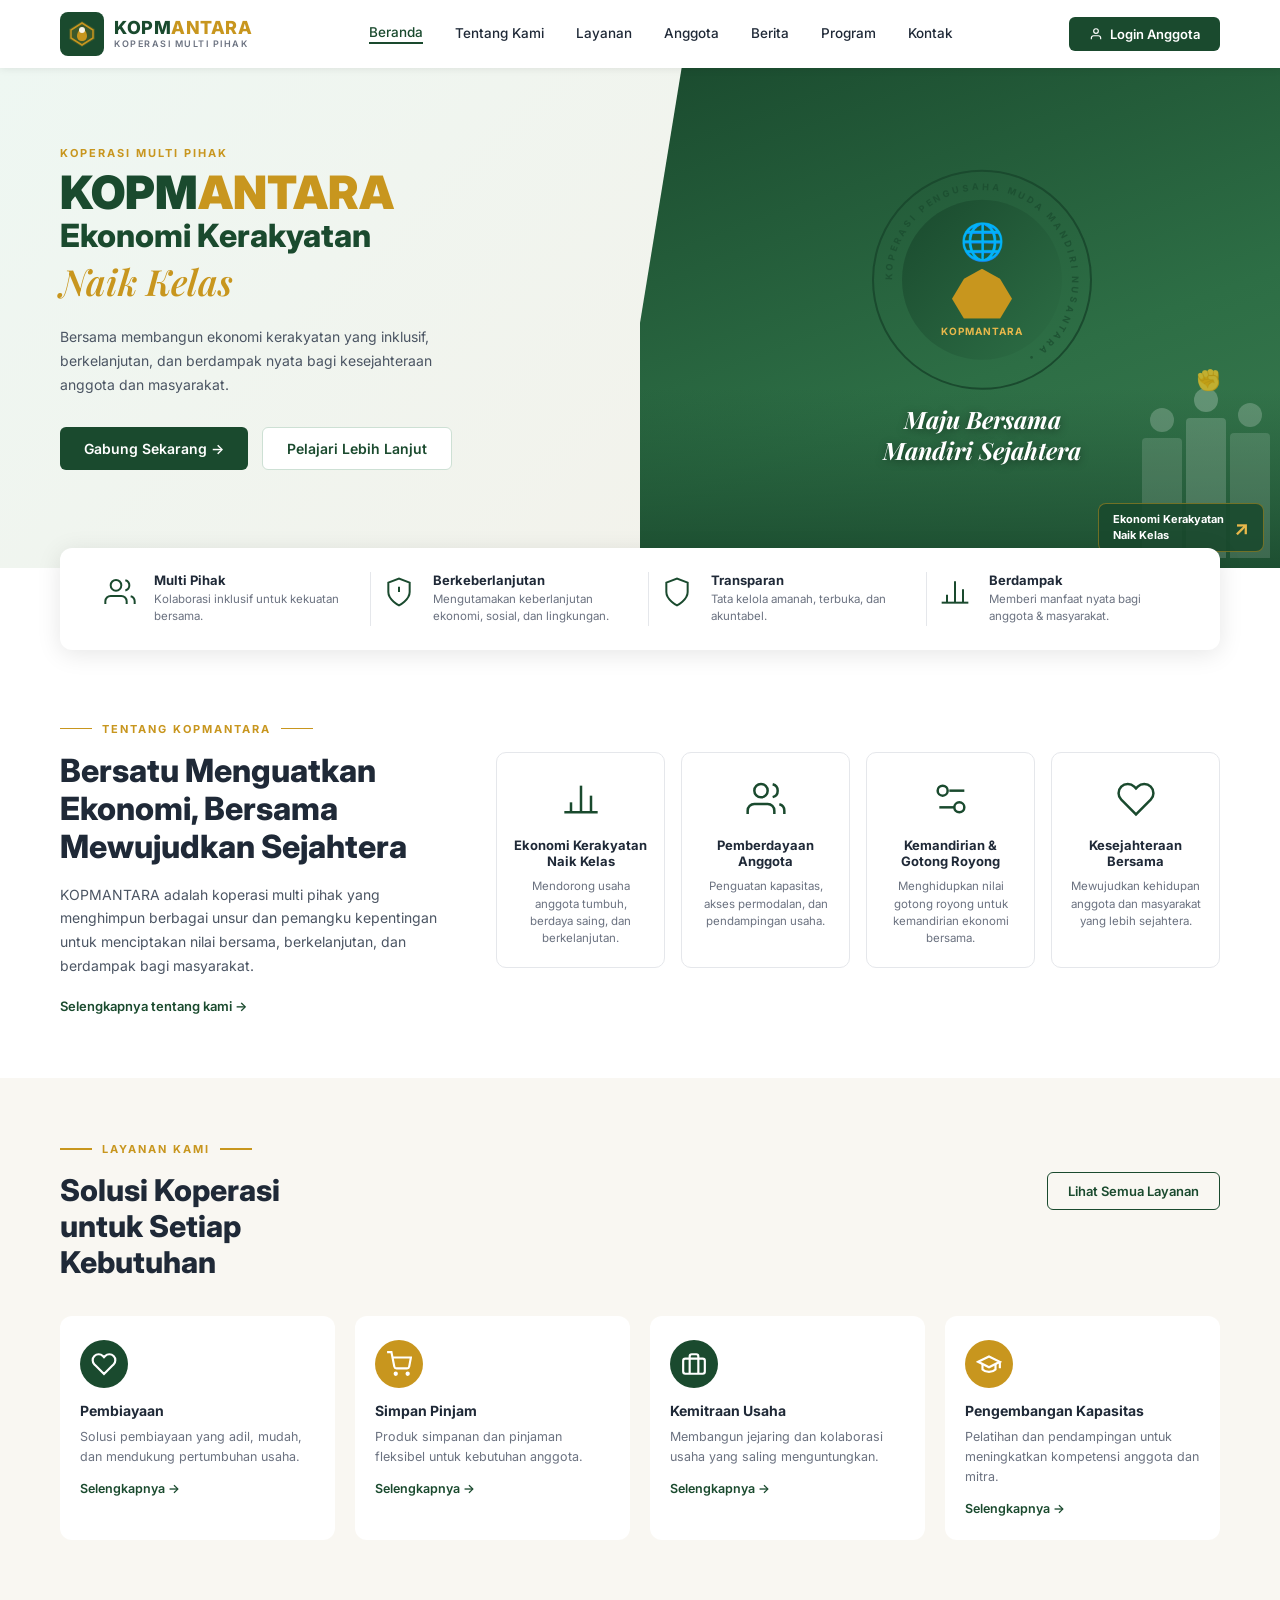
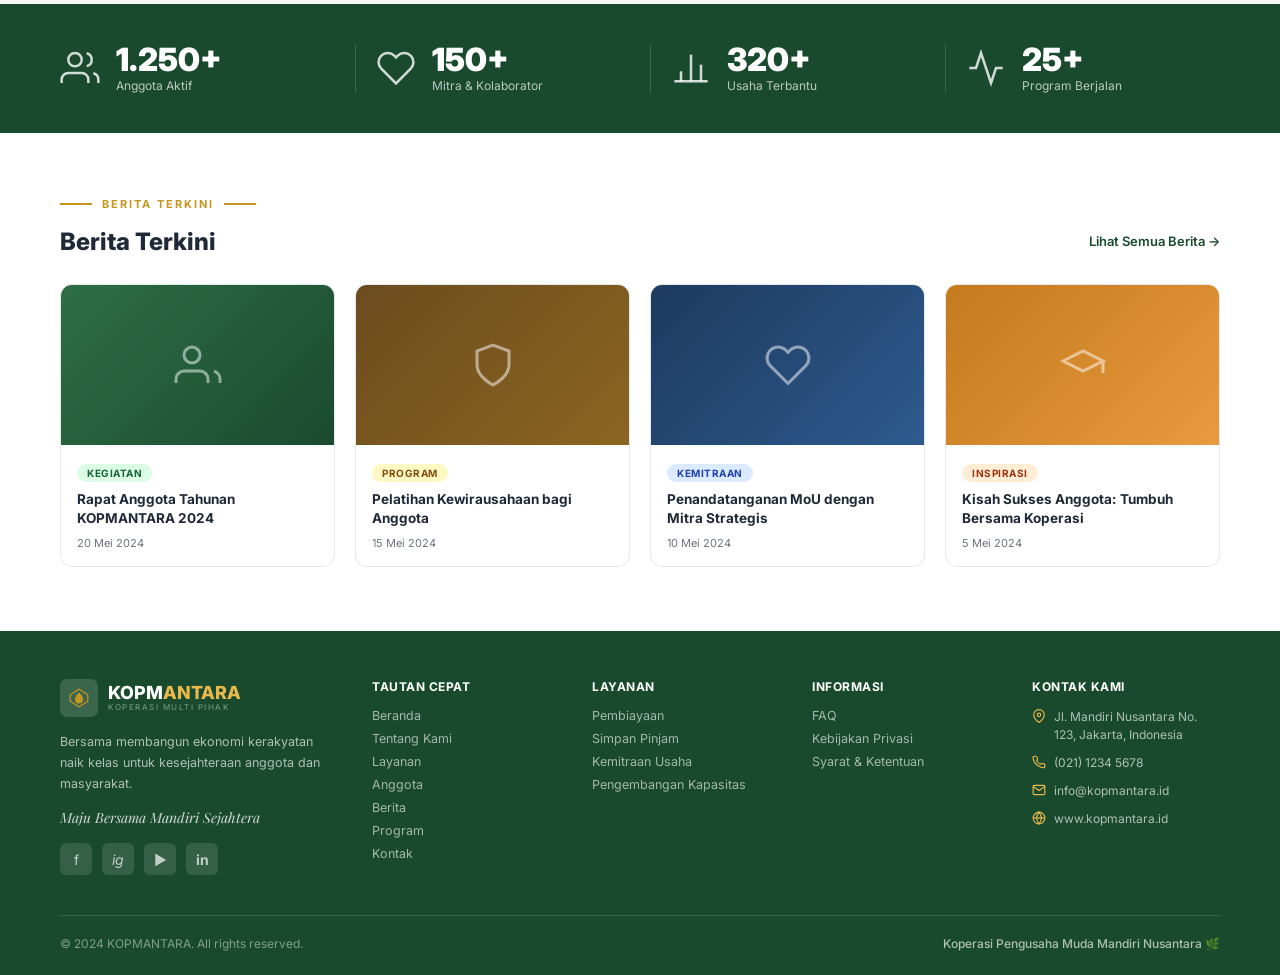
==== commit cbc4b9f5: "Update index.html" ====
--- a/index.html
+++ b/index.html
@@ -2,1603 +2,897 @@
 <html lang="id">
 <head>
 <meta charset="UTF-8">
-<meta name="viewport" content="width=device-width, initial-scale=1.0, maximum-scale=5.0">
-<title>KOPMANTARA - Platform Koperasi Digital Indonesia</title>
-<link href="https://fonts.googleapis.com/css2?family=Plus+Jakarta+Sans:wght@300;400;500;600;700;800&display=swap" rel="stylesheet">
-<link rel="stylesheet" href="https://cdnjs.cloudflare.com/ajax/libs/font-awesome/6.4.0/css/all.min.css">
+<meta name="viewport" content="width=device-width, initial-scale=1.0">
+<title>KOPMANTARA - Koperasi Multi Pihak</title>
+<link href="https://fonts.googleapis.com/css2?family=Inter:wght@300;400;500;600;700;800;900&family=Playfair+Display:ital,wght@0,700;1,600&display=swap" rel="stylesheet">
 <style>
-:root {
-    --primary: #0f172a;
-    --primary-light: #1e293b;
-    --accent: #f59e0b;
-    --accent-hover: #d97706;
-    --success: #10b981;
-    --danger: #ef4444;
-    --bg: #f8fafc;
-    --card-bg: #ffffff;
-    --text: #1e293b;
-    --text-light: #64748b;
-    --gradient: linear-gradient(135deg, #0f172a 0%, #1e293b 100%);
-    --shadow: 0 4px 6px -1px rgba(0,0,0,0.1), 0 2px 4px -2px rgba(0,0,0,0.1);
-    --shadow-lg: 0 20px 25px -5px rgba(0,0,0,0.1), 0 8px 10px -6px rgba(0,0,0,0.1);
-}
-
-* {
-    margin: 0;
-    padding: 0;
-    box-sizing: border-box;
-}
-
-html {
-    scroll-behavior: smooth;
-}
-
-body {
-    font-family: 'Plus Jakarta Sans', sans-serif;
-    background: var(--bg);
-    color: var(--text);
-    line-height: 1.6;
-    overflow-x: hidden;
-}
-
-/* Custom Scrollbar */
-::-webkit-scrollbar {
-    width: 8px;
-}
-::-webkit-scrollbar-track {
-    background: var(--bg);
-}
-::-webkit-scrollbar-thumb {
-    background: var(--primary);
-    border-radius: 4px;
-}
-
-/* Navigation */
-header {
-    background: rgba(15, 23, 42, 0.95);
-    backdrop-filter: blur(10px);
-    position: fixed;
-    width: 100%;
-    top: 0;
-    z-index: 1000;
-    transition: all 0.3s ease;
-    border-bottom: 1px solid rgba(255,255,255,0.1);
-}
-
-header.scrolled {
-    box-shadow: var(--shadow-lg);
-}
-
-.container {
-    width: 90%;
-    max-width: 1280px;
-    margin: auto;
-}
-
-.nav {
-    display: flex;
-    justify-content: space-between;
-    align-items: center;
-    padding: 1rem 0;
-}
-
-.logo {
+  *, *::before, *::after { box-sizing: border-box; margin: 0; padding: 0; }
+  :root {
+    --green-dark: #1a4a2e;
+    --green-mid: #2d6e45;
+    --green-light: #3d8c58;
+    --gold: #c8961e;
+    --gold-light: #e8b84b;
+    --cream: #f9f7f2;
+    --white: #ffffff;
+    --gray-light: #f3f4f6;
+    --gray: #6b7280;
+    --text: #1f2937;
+    --text-light: #4b5563;
+  }
+  body { font-family: 'Inter', sans-serif; color: var(--text); background: var(--white); overflow-x: hidden; }
+
+  /* NAV */
+  nav {
+    background: var(--white);
+    padding: 0 60px;
+    height: 68px;
     display: flex;
     align-items: center;
-    gap: 10px;
-    font-weight: 800;
-    font-size: 1.5rem;
-    color: white;
+    justify-content: space-between;
+    box-shadow: 0 1px 8px rgba(0,0,0,0.08);
+    position: sticky; top: 0; z-index: 100;
+  }
+  .nav-logo { display: flex; align-items: center; gap: 10px; }
+  .logo-icon {
+    width: 44px; height: 44px;
+    background: var(--green-dark);
+    border-radius: 8px;
+    display: flex; align-items: center; justify-content: center;
+    position: relative; overflow: hidden;
+  }
+  .logo-icon svg { width: 30px; height: 30px; }
+  .logo-text h1 { font-size: 18px; font-weight: 800; line-height: 1; color: var(--green-dark); letter-spacing: 0.5px; }
+  .logo-text h1 span { color: var(--gold); }
+  .logo-text p { font-size: 9px; font-weight: 600; color: var(--gray); letter-spacing: 1.5px; text-transform: uppercase; margin-top: 1px; }
+  .nav-links { display: flex; gap: 32px; align-items: center; }
+  .nav-links a { text-decoration: none; font-size: 13.5px; font-weight: 500; color: var(--text); transition: color .2s; padding-bottom: 2px; }
+  .nav-links a.active { color: var(--green-dark); border-bottom: 2px solid var(--green-dark); }
+  .nav-links a:hover { color: var(--green-dark); }
+  .btn-login {
+    background: var(--green-dark); color: var(--white);
+    padding: 9px 20px; border-radius: 6px;
+    font-size: 13px; font-weight: 600;
     text-decoration: none;
-}
-
-.logo i {
-    color: var(--accent);
-    font-size: 1.8rem;
-}
-
-.nav-links {
+    display: flex; align-items: center; gap: 7px;
+    transition: background .2s;
+  }
+  .btn-login:hover { background: var(--green-mid); }
+
+  /* HERO */
+  .hero {
+    background: linear-gradient(135deg, #f0f7f3 0%, #e8f4ee 40%, #f5f0e8 100%);
+    min-height: 520px;
+    display: grid;
+    grid-template-columns: 1fr 1fr;
+    align-items: center;
+    padding: 60px 60px 40px;
+    position: relative;
+    overflow: hidden;
+  }
+  .hero::before {
+    content: '';
+    position: absolute;
+    top: -60px; right: -60px;
+    width: 400px; height: 400px;
+    background: radial-gradient(circle, rgba(200,150,30,0.08) 0%, transparent 70%);
+    border-radius: 50%;
+  }
+  .hero-left { z-index: 2; }
+  .hero-label { font-size: 11px; font-weight: 700; letter-spacing: 2px; text-transform: uppercase; color: var(--gold); margin-bottom: 10px; }
+  .hero-title { font-size: 44px; font-weight: 900; line-height: 1.1; color: var(--green-dark); margin-bottom: 4px; }
+  .hero-title span { color: var(--gold); }
+  .hero-subtitle { font-size: 42px; font-weight: 800; color: var(--green-dark); line-height: 1.1; margin-bottom: 8px; }
+  .hero-italic {
+    font-family: 'Playfair Display', serif;
+    font-style: italic;
+    font-size: 40px;
+    color: var(--gold);
+    font-weight: 600;
+    margin-bottom: 18px;
+    display: block;
+  }
+  .hero-desc { font-size: 14px; color: var(--text-light); line-height: 1.7; max-width: 380px; margin-bottom: 28px; }
+  .hero-btns { display: flex; gap: 14px; }
+  .btn-primary {
+    background: var(--green-dark);
+    color: var(--white);
+    padding: 12px 24px;
+    border-radius: 6px;
+    font-size: 14px; font-weight: 600;
+    text-decoration: none;
+    display: flex; align-items: center; gap: 8px;
+    transition: background .2s;
+  }
+  .btn-primary:hover { background: var(--green-mid); }
+  .btn-secondary {
+    background: var(--white);
+    color: var(--green-dark);
+    padding: 12px 24px;
+    border-radius: 6px;
+    font-size: 14px; font-weight: 600;
+    text-decoration: none;
+    border: 1.5px solid #cde0d4;
+    transition: border-color .2s;
+  }
+  .btn-secondary:hover { border-color: var(--green-dark); }
+
+  /* HERO RIGHT */
+  .hero-right {
     display: flex;
-    gap: 2rem;
-    align-items: center;
-}
-
-.nav-links a {
-    color: rgba(255,255,255,0.8);
-    text-decoration: none;
-    font-weight: 500;
-    font-size: 0.95rem;
-    transition: all 0.3s ease;
-    position: relative;
-}
-
-.nav-links a:hover {
-    color: var(--accent);
-}
-
-.nav-links a::after {
-    content: '';
-    position: absolute;
-    bottom: -5px;
-    left: 0;
-    width: 0;
-    height: 2px;
-    background: var(--accent);
-    transition: width 0.3s ease;
-}
-
-.nav-links a:hover::after {
-    width: 100%;
-}
-
-.mobile-menu-btn {
-    display: none;
-    background: none;
-    border: none;
-    color: white;
-    font-size: 1.5rem;
-    cursor: pointer;
-}
-
-/* Hero Section */
-.hero {
-    min-height: 100vh;
-    background: var(--gradient);
-    display: flex;
+    flex-direction: column;
     align-items: center;
     justify-content: center;
+    position: relative;
+    z-index: 2;
+  }
+  .hero-emblem {
+    width: 220px; height: 220px;
+    position: relative;
+    display: flex; align-items: center; justify-content: center;
+    margin-bottom: 10px;
+  }
+  .emblem-circle {
+    width: 200px; height: 200px;
+    border: 3px solid var(--green-dark);
+    border-radius: 50%;
+    display: flex; align-items: center; justify-content: center;
+    position: relative;
+    background: radial-gradient(circle at center, #e8f4ee, #c8e0d0);
+  }
+  .emblem-inner {
+    width: 150px; height: 150px;
+    background: var(--green-dark);
+    border-radius: 50% 50% 50% 50% / 60% 60% 40% 40%;
+    display: flex; align-items: center; justify-content: center;
+  }
+  .emblem-inner svg { width: 90px; height: 90px; color: var(--gold); }
+  .emblem-text {
+    position: absolute;
+    width: 200px; height: 200px;
+    top: 0; left: 0;
+    display: flex; align-items: center; justify-content: center;
+  }
+  .emblem-text svg { width: 200px; height: 200px; }
+  .hero-tagline {
+    font-family: 'Playfair Display', serif;
+    font-style: italic;
+    font-size: 26px;
+    color: var(--green-dark);
     text-align: center;
+    font-weight: 700;
+    line-height: 1.3;
+    margin-bottom: 6px;
+  }
+  .hero-photo-strip {
+    position: absolute;
+    right: 0; top: 0;
+    width: 48%;
+    height: 100%;
+    background: linear-gradient(135deg, #2d5a3a, #1a3a26);
+    clip-path: polygon(15% 0, 100% 0, 100% 100%, 0% 100%);
+    z-index: 1;
+    display: flex; align-items: center; justify-content: flex-end;
+    overflow: hidden;
+  }
+  .hero-photo-bg {
+    width: 100%; height: 100%;
+    background: url('https://images.unsplash.com/photo-1593113598332-cd288d649433?w=600&q=80') center/cover;
+    opacity: 0.4;
+    mix-blend-mode: multiply;
+  }
+  .hero-badge {
+    position: absolute;
+    bottom: 20px; right: 20px;
+    background: rgba(255,255,255,0.15);
+    border: 1px solid rgba(255,255,255,0.3);
+    backdrop-filter: blur(4px);
+    padding: 10px 16px;
+    border-radius: 8px;
     color: white;
-    position: relative;
-    overflow: hidden;
-    padding: 100px 20px 50px;
-}
-
-.hero::before {
-    content: '';
-    position: absolute;
-    top: 0;
-    left: 0;
-    right: 0;
-    bottom: 0;
-    background: url("data:image/svg+xml,%3Csvg width='60' height='60' viewBox='0 0 60 60' xmlns='http://www.w3.org/2000/svg'%3E%3Cg fill='none' fill-rule='evenodd'%3E%3Cg fill='%23ffffff' fill-opacity='0.03'%3E%3Cpath d='M36 34v-4h-2v4h-4v2h4v4h2v-4h4v-2h-4zm0-30V0h-2v4h-4v2h4v4h2V6h4V4h-4zM6 34v-4H4v4H0v2h4v4h2v-4h4v-2H6zM6 4V0H4v4H0v2h4v4h2V6h4V4H6z'/%3E%3C/g%3E%3C/g%3E%3C/svg%3E");
-    opacity: 0.4;
-}
-
-.hero-content {
-    position: relative;
-    z-index: 1;
-    max-width: 900px;
-    animation: fadeInUp 1s ease;
-}
-
-.hero h1 {
-    font-size: clamp(2rem, 5vw, 3.5rem);
-    font-weight: 800;
-    margin-bottom: 1.5rem;
-    line-height: 1.2;
-    background: linear-gradient(to right, #ffffff, #fbbf24);
-    -webkit-background-clip: text;
-    -webkit-text-fill-color: transparent;
-}
-
-.hero p {
-    font-size: clamp(1rem, 2vw, 1.25rem);
+    font-size: 12px;
+    font-weight: 700;
+    text-align: right;
+    z-index: 3;
+    display: flex; align-items: center; gap: 8px;
+  }
+  .badge-arrow { color: var(--gold-light); font-size: 20px; }
+
+  /* FEATURES BAR */
+  .features-bar {
+    background: var(--white);
+    border-radius: 12px;
+    margin: -20px 60px 0;
+    box-shadow: 0 4px 24px rgba(0,0,0,0.10);
+    display: grid;
+    grid-template-columns: repeat(4, 1fr);
+    padding: 24px 32px;
+    position: relative;
+    z-index: 10;
+    gap: 16px;
+  }
+  .feature-item { display: flex; align-items: flex-start; gap: 14px; padding: 0 8px; }
+  .feature-item + .feature-item { border-left: 1px solid #e5e7eb; }
+  .feature-icon {
+    width: 40px; height: 40px; flex-shrink: 0;
+    display: flex; align-items: center; justify-content: center;
+  }
+  .feature-icon svg { width: 32px; height: 32px; color: var(--green-dark); }
+  .feature-text h4 { font-size: 13px; font-weight: 700; color: var(--text); margin-bottom: 3px; }
+  .feature-text p { font-size: 11.5px; color: var(--gray); line-height: 1.5; }
+
+  /* SECTION COMMON */
+  section { padding: 64px 60px; }
+  .section-eyebrow {
+    display: flex; align-items: center; gap: 10px;
+    font-size: 11px; font-weight: 700; letter-spacing: 2px;
+    text-transform: uppercase; color: var(--gold);
+    margin-bottom: 16px;
+  }
+  .section-eyebrow::before, .section-eyebrow::after {
+    content: ''; display: block;
+    height: 1.5px; width: 32px;
+    background: var(--gold);
+  }
+
+  /* ABOUT */
+  .about-section { background: var(--white); }
+  .about-grid { display: grid; grid-template-columns: 380px 1fr; gap: 56px; align-items: start; }
+  .about-left h2 { font-size: 32px; font-weight: 800; color: var(--text); line-height: 1.2; margin-bottom: 16px; }
+  .about-left p { font-size: 14px; color: var(--text-light); line-height: 1.7; margin-bottom: 20px; }
+  .about-link { color: var(--green-dark); font-size: 13px; font-weight: 600; text-decoration: none; display: flex; align-items: center; gap: 6px; }
+  .about-link:hover { text-decoration: underline; }
+  .about-cards { display: grid; grid-template-columns: repeat(4, 1fr); gap: 16px; }
+  .about-card {
+    border: 1.5px solid #e5e7eb;
+    border-radius: 10px;
+    padding: 20px 16px;
+    text-align: center;
+    transition: border-color .2s, box-shadow .2s;
+  }
+  .about-card:hover { border-color: var(--green-light); box-shadow: 0 4px 12px rgba(45,110,69,0.1); }
+  .about-card-icon {
+    width: 52px; height: 52px;
+    margin: 0 auto 12px;
+    display: flex; align-items: center; justify-content: center;
+  }
+  .about-card-icon svg { width: 40px; height: 40px; color: var(--green-dark); }
+  .about-card h4 { font-size: 13px; font-weight: 700; color: var(--text); margin-bottom: 8px; line-height: 1.3; }
+  .about-card p { font-size: 11.5px; color: var(--gray); line-height: 1.5; }
+
+  /* SERVICES */
+  .services-section { background: var(--cream); }
+  .services-header { display: flex; justify-content: space-between; align-items: flex-start; margin-bottom: 36px; }
+  .services-header h2 { font-size: 30px; font-weight: 800; color: var(--text); line-height: 1.2; max-width: 280px; }
+  .btn-outline {
+    border: 1.5px solid var(--green-dark);
+    color: var(--green-dark);
+    padding: 10px 20px;
+    border-radius: 6px;
+    font-size: 13px; font-weight: 600;
+    text-decoration: none;
+    transition: background .2s, color .2s;
+    white-space: nowrap;
+  }
+  .btn-outline:hover { background: var(--green-dark); color: var(--white); }
+  .services-grid { display: grid; grid-template-columns: repeat(4, 1fr); gap: 20px; }
+  .service-card {
+    background: var(--white);
+    border-radius: 12px;
+    padding: 24px 20px;
+    transition: transform .2s, box-shadow .2s;
+  }
+  .service-card:hover { transform: translateY(-3px); box-shadow: 0 8px 24px rgba(0,0,0,0.10); }
+  .service-icon {
+    width: 48px; height: 48px;
+    border-radius: 50%;
+    display: flex; align-items: center; justify-content: center;
+    margin-bottom: 14px;
+  }
+  .service-icon.green { background: var(--green-dark); }
+  .service-icon.gold { background: var(--gold); }
+  .service-icon svg { width: 26px; height: 26px; color: white; }
+  .service-card h4 { font-size: 14px; font-weight: 700; color: var(--text); margin-bottom: 8px; }
+  .service-card p { font-size: 12.5px; color: var(--gray); line-height: 1.6; margin-bottom: 14px; }
+  .service-link { color: var(--green-dark); font-size: 12.5px; font-weight: 600; text-decoration: none; display: flex; align-items: center; gap: 4px; }
+
+  /* STATS */
+  .stats-section {
+    background: var(--green-dark);
+    padding: 40px 60px;
+    display: grid;
+    grid-template-columns: repeat(4, 1fr);
+    gap: 20px;
+  }
+  .stat-item { display: flex; align-items: center; gap: 16px; }
+  .stat-item + .stat-item { border-left: 1px solid rgba(255,255,255,0.15); padding-left: 20px; }
+  .stat-icon { width: 40px; height: 40px; flex-shrink: 0; }
+  .stat-icon svg { width: 40px; height: 40px; color: rgba(255,255,255,0.8); }
+  .stat-num { font-size: 32px; font-weight: 900; color: var(--white); line-height: 1; }
+  .stat-label { font-size: 12px; color: rgba(255,255,255,0.7); margin-top: 2px; }
+
+  /* NEWS */
+  .news-section { background: var(--white); }
+  .news-header { display: flex; justify-content: space-between; align-items: center; margin-bottom: 28px; }
+  .news-header h2 { font-size: 24px; font-weight: 800; }
+  .news-link { color: var(--green-dark); font-size: 13px; font-weight: 600; text-decoration: none; display: flex; align-items: center; gap: 4px; }
+  .news-grid { display: grid; grid-template-columns: repeat(4, 1fr); gap: 20px; }
+  .news-card { border-radius: 12px; overflow: hidden; border: 1px solid #e5e7eb; transition: box-shadow .2s; }
+  .news-card:hover { box-shadow: 0 6px 20px rgba(0,0,0,0.10); }
+  .news-img {
+    width: 100%; height: 160px;
+    object-fit: cover;
+    display: block;
+    background: #ccc;
+  }
+  .news-img-placeholder {
+    width: 100%; height: 160px;
+    display: flex; align-items: center; justify-content: center;
+    font-size: 24px;
+  }
+  .news-img-placeholder.green { background: linear-gradient(135deg, #2d6e45, #1a4a2e); }
+  .news-img-placeholder.brown { background: linear-gradient(135deg, #6b4c1e, #8b6520); }
+  .news-img-placeholder.blue { background: linear-gradient(135deg, #1e3a5f, #2d5a8e); }
+  .news-img-placeholder.orange { background: linear-gradient(135deg, #c47a1e, #e89a3e); }
+  .news-body { padding: 16px; }
+  .news-tag {
+    display: inline-block;
+    padding: 3px 10px; border-radius: 20px;
+    font-size: 10px; font-weight: 700;
+    margin-bottom: 8px;
+    text-transform: uppercase; letter-spacing: 0.5px;
+  }
+  .tag-green { background: #dcfce7; color: #166534; }
+  .tag-gold { background: #fef9c3; color: #854d0e; }
+  .tag-blue { background: #dbeafe; color: #1e40af; }
+  .tag-orange { background: #ffedd5; color: #9a3412; }
+  .news-body h4 { font-size: 13.5px; font-weight: 700; line-height: 1.4; margin-bottom: 8px; color: var(--text); }
+  .news-date { font-size: 11px; color: var(--gray); }
+
+  /* FOOTER */
+  footer {
+    background: var(--green-dark);
+    color: rgba(255,255,255,0.85);
+    padding: 48px 60px 24px;
+  }
+  .footer-grid { display: grid; grid-template-columns: 280px 1fr 1fr 1fr 1fr; gap: 32px; margin-bottom: 40px; }
+  .footer-brand .logo-white h1 { font-size: 20px; font-weight: 800; color: var(--white); }
+  .footer-brand .logo-white h1 span { color: var(--gold-light); }
+  .footer-brand .logo-white p { font-size: 9px; color: rgba(255,255,255,0.5); letter-spacing: 1.5px; text-transform: uppercase; }
+  .footer-desc { font-size: 12.5px; line-height: 1.7; color: rgba(255,255,255,0.65); margin: 14px 0; }
+  .footer-tagline {
+    font-family: 'Playfair Display', serif;
+    font-style: italic;
+    font-size: 14px;
     color: rgba(255,255,255,0.8);
-    margin-bottom: 2rem;
-    max-width: 600px;
-    margin-left: auto;
-    margin-right: auto;
-}
-
-.hero-buttons {
-    display: flex;
-    gap: 1rem;
-    justify-content: center;
-    flex-wrap: wrap;
-}
-
-.btn {
-    padding: 14px 32px;
-    border-radius: 12px;
-    font-weight: 600;
-    text-decoration: none;
-    display: inline-flex;
-    align-items: center;
-    gap: 8px;
-    transition: all 0.3s ease;
-    cursor: pointer;
-    border: none;
-    font-size: 1rem;
-    font-family: inherit;
-}
-
-.btn-primary {
-    background: var(--accent);
-    color: white;
-    box-shadow: 0 4px 15px rgba(245, 158, 11, 0.4);
-}
-
-.btn-primary:hover {
-    background: var(--accent-hover);
-    transform: translateY(-2px);
-    box-shadow: 0 6px 20px rgba(245, 158, 11, 0.5);
-}
-
-.btn-secondary {
-    background: rgba(255,255,255,0.1);
-    color: white;
-    border: 1px solid rgba(255,255,255,0.2);
-    backdrop-filter: blur(10px);
-}
-
-.btn-secondary:hover {
-    background: rgba(255,255,255,0.2);
-    transform: translateY(-2px);
-}
-
-/* Stats Bar */
-.stats-bar {
-    background: white;
-    padding: 2rem 0;
-    margin-top: -50px;
-    position: relative;
-    z-index: 10;
-    border-radius: 20px;
-    box-shadow: var(--shadow-lg);
-    margin-left: auto;
-    margin-right: auto;
-    max-width: 1000px;
-    width: 90%;
-}
-
-.stats-grid {
-    display: grid;
-    grid-template-columns: repeat(auto-fit, minmax(200px, 1fr));
-    gap: 2rem;
-    text-align: center;
-}
-
-.stat-item h3 {
-    font-size: 2rem;
-    color: var(--primary);
-    font-weight: 800;
-}
-
-.stat-item p {
-    color: var(--text-light);
-    font-size: 0.9rem;
-    margin-top: 0.5rem;
-}
-
-/* Sections */
-section {
-    padding: 80px 0;
-}
-
-.section-header {
-    text-align: center;
-    margin-bottom: 3rem;
-}
-
-.section-header h2 {
-    font-size: clamp(1.8rem, 4vw, 2.5rem);
-    color: var(--primary);
-    margin-bottom: 1rem;
-    font-weight: 700;
-}
-
-.section-header p {
-    color: var(--text-light);
-    max-width: 600px;
-    margin: 0 auto;
-}
-
-/* Feature Cards */
-.features-grid {
-    display: grid;
-    grid-template-columns: repeat(auto-fit, minmax(280px, 1fr));
-    gap: 2rem;
-    margin-top: 3rem;
-}
-
-.feature-card {
-    background: var(--card-bg);
-    padding: 2.5rem;
-    border-radius: 20px;
-    box-shadow: var(--shadow);
-    transition: all 0.3s ease;
-    border: 1px solid rgba(0,0,0,0.05);
-    position: relative;
-    overflow: hidden;
-}
-
-.feature-card::before {
-    content: '';
-    position: absolute;
-    top: 0;
-    left: 0;
-    width: 100%;
-    height: 4px;
-    background: var(--accent);
-    transform: scaleX(0);
-    transition: transform 0.3s ease;
-}
-
-.feature-card:hover {
-    transform: translateY(-5px);
-    box-shadow: var(--shadow-lg);
-}
-
-.feature-card:hover::before {
-    transform: scaleX(1);
-}
-
-.feature-icon {
-    width: 60px;
-    height: 60px;
-    background: rgba(245, 158, 11, 0.1);
-    border-radius: 15px;
-    display: flex;
-    align-items: center;
-    justify-content: center;
-    font-size: 1.5rem;
-    color: var(--accent);
-    margin-bottom: 1.5rem;
-}
-
-.feature-card h3 {
-    font-size: 1.25rem;
-    margin-bottom: 0.75rem;
-    color: var(--primary);
-}
-
-.feature-card p {
-    color: var(--text-light);
-    font-size: 0.95rem;
-    line-height: 1.7;
-}
-
-/* Marketplace */
-.marketplace {
-    background: white;
-}
-
-.products-grid {
-    display: grid;
-    grid-template-columns: repeat(auto-fill, minmax(280px, 1fr));
-    gap: 2rem;
-    margin-top: 3rem;
-}
-
-.product-card {
-    background: var(--card-bg);
-    border-radius: 20px;
-    overflow: hidden;
-    box-shadow: var(--shadow);
-    transition: all 0.3s ease;
-    border: 1px solid rgba(0,0,0,0.05);
-}
-
-.product-card:hover {
-    transform: translateY(-5px);
-    box-shadow: var(--shadow-lg);
-}
-
-.product-image {
-    width: 100%;
-    height: 220px;
-    object-fit: cover;
-    transition: transform 0.3s ease;
-}
-
-.product-card:hover .product-image {
-    transform: scale(1.05);
-}
-
-.product-info {
-    padding: 1.5rem;
-}
-
-.product-category {
-    color: var(--accent);
-    font-size: 0.85rem;
-    font-weight: 600;
-    text-transform: uppercase;
-    letter-spacing: 0.5px;
-}
-
-.product-title {
-    font-size: 1.2rem;
-    margin: 0.5rem 0;
-    color: var(--primary);
-    font-weight: 600;
-}
-
-.product-price {
-    font-size: 1.25rem;
-    color: var(--primary);
-    font-weight: 700;
-    margin-bottom: 1rem;
-}
-
-/* Portal/Login */
-.portal-section {
-    background: var(--bg);
-}
-
-.portal-container {
-    max-width: 480px;
-    margin: 0 auto;
-    background: white;
-    padding: 3rem;
-    border-radius: 24px;
-    box-shadow: var(--shadow-lg);
-}
-
-.portal-header {
-    text-align: center;
-    margin-bottom: 2rem;
-}
-
-.portal-header i {
-    font-size: 3rem;
-    color: var(--accent);
-    margin-bottom: 1rem;
-}
-
-.form-group {
-    margin-bottom: 1.5rem;
-}
-
-.form-group label {
-    display: block;
-    margin-bottom: 0.5rem;
-    font-weight: 600;
-    color: var(--primary);
-    font-size: 0.9rem;
-}
-
-.form-control {
-    width: 100%;
-    padding: 14px 18px;
-    border: 2px solid #e2e8f0;
-    border-radius: 12px;
-    font-family: inherit;
-    font-size: 1rem;
-    transition: all 0.3s ease;
-    background: #f8fafc;
-}
-
-.form-control:focus {
-    outline: none;
-    border-color: var(--accent);
-    background: white;
-    box-shadow: 0 0 0 3px rgba(245, 158, 11, 0.1);
-}
-
-.form-options {
-    display: flex;
-    justify-content: space-between;
-    align-items: center;
-    margin-bottom: 1.5rem;
-    font-size: 0.9rem;
-}
-
-.checkbox-label {
-    display: flex;
-    align-items: center;
-    gap: 0.5rem;
-    cursor: pointer;
-    color: var(--text-light);
-}
-
-.forgot-link {
-    color: var(--accent);
-    text-decoration: none;
-    font-weight: 600;
-}
-
-.btn-full {
-    width: 100%;
-    justify-content: center;
-}
-
-.divider {
-    text-align: center;
-    margin: 1.5rem 0;
-    position: relative;
-}
-
-.divider::before {
-    content: '';
-    position: absolute;
-    top: 50%;
-    left: 0;
-    right: 0;
-    height: 1px;
-    background: #e2e8f0;
-}
-
-.divider span {
-    background: white;
-    padding: 0 1rem;
-    position: relative;
-    color: var(--text-light);
-    font-size: 0.9rem;
-}
-
-.social-login {
-    display: flex;
-    gap: 1rem;
-}
-
-.btn-social {
-    flex: 1;
-    padding: 12px;
-    border: 2px solid #e2e8f0;
-    background: white;
-    border-radius: 12px;
-    cursor: pointer;
-    transition: all 0.3s ease;
-    font-size: 1.2rem;
-}
-
-.btn-social:hover {
-    border-color: var(--accent);
-    background: rgba(245, 158, 11, 0.05);
-}
-
-/* Dashboard */
-.dashboard-section {
-    background: var(--bg);
-    min-height: 100vh;
-    padding-top: 100px;
-}
-
-.dashboard-header {
-    background: white;
-    padding: 2rem;
-    border-radius: 20px;
-    margin-bottom: 2rem;
-    box-shadow: var(--shadow);
-    display: flex;
-    justify-content: space-between;
-    align-items: center;
-    flex-wrap: wrap;
-    gap: 1rem;
-}
-
-.user-info {
-    display: flex;
-    align-items: center;
-    gap: 1rem;
-}
-
-.user-avatar {
-    width: 60px;
-    height: 60px;
-    background: var(--accent);
-    border-radius: 50%;
-    display: flex;
-    align-items: center;
-    justify-content: center;
-    color: white;
-    font-size: 1.5rem;
-    font-weight: 700;
-}
-
-.user-details h3 {
-    color: var(--primary);
-    margin-bottom: 0.25rem;
-}
-
-.user-details p {
-    color: var(--text-light);
-    font-size: 0.9rem;
-}
-
-.dashboard-grid {
-    display: grid;
-    grid-template-columns: repeat(auto-fit, minmax(250px, 1fr));
-    gap: 1.5rem;
-    margin-bottom: 2rem;
-}
-
-.dashboard-card {
-    background: white;
-    padding: 1.5rem;
-    border-radius: 16px;
-    box-shadow: var(--shadow);
-    transition: all 0.3s ease;
-}
-
-.dashboard-card:hover {
-    transform: translateY(-3px);
-    box-shadow: var(--shadow-lg);
-}
-
-.card-header {
-    display: flex;
-    justify-content: space-between;
-    align-items: center;
-    margin-bottom: 1rem;
-}
-
-.card-icon {
-    width: 48px;
-    height: 48px;
-    border-radius: 12px;
-    display: flex;
-    align-items: center;
-    justify-content: center;
-    font-size: 1.25rem;
-}
-
-.bg-primary { background: rgba(245, 158, 11, 0.1); color: var(--accent); }
-.bg-success { background: rgba(16, 185, 129, 0.1); color: var(--success); }
-.bg-danger { background: rgba(239, 68, 68, 0.1); color: var(--danger); }
-.bg-info { background: rgba(59, 130, 246, 0.1); color: #3b82f6; }
-
-.card-label {
-    color: var(--text-light);
-    font-size: 0.9rem;
-    margin-bottom: 0.5rem;
-}
-
-.card-value {
-    font-size: 1.5rem;
-    font-weight: 700;
-    color: var(--primary);
-}
-
-.card-change {
-    font-size: 0.85rem;
-    margin-top: 0.5rem;
-    display: flex;
-    align-items: center;
-    gap: 0.25rem;
-}
-
-.positive { color: var(--success); }
-.negative { color: var(--danger); }
-
-/* Loan Application */
-.loan-form {
-    background: white;
-    padding: 2rem;
-    border-radius: 20px;
-    box-shadow: var(--shadow);
-    margin-top: 2rem;
-}
-
-.form-row {
-    display: grid;
-    grid-template-columns: repeat(auto-fit, minmax(200px, 1fr));
-    gap: 1.5rem;
-    margin-bottom: 1.5rem;
-}
-
-/* Instagram Feed */
-.instagram-section {
-    background: white;
-}
-
-.instagram-container {
-    position: relative;
-    border-radius: 20px;
-    overflow: hidden;
-    box-shadow: var(--shadow-lg);
-}
-
-/* Contact */
-.contact-grid {
-    display: grid;
-    grid-template-columns: repeat(auto-fit, minmax(300px, 1fr));
-    gap: 3rem;
-    margin-top: 3rem;
-}
-
-.contact-info {
-    display: flex;
-    flex-direction: column;
-    gap: 2rem;
-}
-
-.contact-item {
-    display: flex;
-    align-items: flex-start;
-    gap: 1rem;
-}
-
-.contact-icon {
-    width: 50px;
-    height: 50px;
-    background: rgba(245, 158, 11, 0.1);
-    border-radius: 12px;
-    display: flex;
-    align-items: center;
-    justify-content: center;
-    color: var(--accent);
-    font-size: 1.25rem;
-    flex-shrink: 0;
-}
-
-.contact-details h4 {
-    color: var(--primary);
-    margin-bottom: 0.25rem;
-}
-
-.contact-details p {
-    color: var(--text-light);
-    font-size: 0.95rem;
-}
-
-/* Footer */
-footer {
-    background: var(--primary);
-    color: white;
-    padding: 4rem 0 2rem;
-}
-
-.footer-grid {
-    display: grid;
-    grid-template-columns: repeat(auto-fit, minmax(250px, 1fr));
-    gap: 3rem;
-    margin-bottom: 3rem;
-}
-
-.footer-brand .logo {
-    margin-bottom: 1rem;
-    display: inline-flex;
-}
-
-.footer-brand p {
-    color: rgba(255,255,255,0.7);
-    line-height: 1.8;
-    margin-bottom: 1.5rem;
-}
-
-.footer-links h4 {
-    color: white;
-    margin-bottom: 1.5rem;
-    font-size: 1.1rem;
-}
-
-.footer-links ul {
-    list-style: none;
-}
-
-.footer-links li {
-    margin-bottom: 0.75rem;
-}
-
-.footer-links a {
+    margin-bottom: 16px;
+  }
+  .social-links { display: flex; gap: 10px; }
+  .social-link {
+    width: 32px; height: 32px;
+    background: rgba(255,255,255,0.12);
+    border-radius: 6px;
+    display: flex; align-items: center; justify-content: center;
     color: rgba(255,255,255,0.7);
     text-decoration: none;
-    transition: color 0.3s ease;
-    display: flex;
-    align-items: center;
-    gap: 0.5rem;
-}
-
-.footer-links a:hover {
-    color: var(--accent);
-}
-
-.social-links {
-    display: flex;
-    gap: 1rem;
-    margin-top: 1.5rem;
-}
-
-.social-links a {
-    width: 40px;
-    height: 40px;
-    background: rgba(255,255,255,0.1);
+    font-size: 14px;
+    transition: background .2s;
+  }
+  .social-link:hover { background: rgba(255,255,255,0.25); }
+  .footer-col h5 { font-size: 12px; font-weight: 700; color: var(--white); margin-bottom: 14px; text-transform: uppercase; letter-spacing: 0.5px; }
+  .footer-col a { display: block; font-size: 12.5px; color: rgba(255,255,255,0.6); text-decoration: none; margin-bottom: 8px; transition: color .2s; }
+  .footer-col a:hover { color: var(--white); }
+  .footer-contact-item { display: flex; align-items: flex-start; gap: 8px; margin-bottom: 10px; font-size: 12px; color: rgba(255,255,255,0.65); line-height: 1.5; }
+  .footer-contact-item svg { width: 14px; height: 14px; flex-shrink: 0; margin-top: 1px; color: var(--gold-light); }
+  .footer-bottom {
+    border-top: 1px solid rgba(255,255,255,0.12);
+    padding-top: 20px;
+    display: flex; justify-content: space-between; align-items: center;
+    font-size: 12px; color: rgba(255,255,255,0.45);
+  }
+  .footer-bottom span { color: rgba(255,255,255,0.65); font-weight: 500; }
+
+  /* HERO PEOPLE IMAGE */
+  .hero-people {
+    position: absolute;
+    right: 0; top: 0;
+    width: 50%;
+    height: 100%;
+    overflow: hidden;
+    z-index: 1;
+  }
+  .hero-people::before {
+    content: '';
+    position: absolute;
+    top: 0; left: 0;
+    width: 80px; height: 100%;
+    background: linear-gradient(to right, #f0f7f3, transparent);
+    z-index: 2;
+  }
+  .people-bg {
+    width: 100%; height: 100%;
+    background: linear-gradient(160deg, #1a4a2e 0%, #2d6e45 50%, #4a8c3f 100%);
+    position: relative;
+    display: flex; align-items: flex-end; justify-content: center;
+    padding-bottom: 20px;
+  }
+  /* People silhouettes */
+  .people-scene {
+    position: absolute;
+    bottom: 0; left: 0; right: 0;
+    height: 100%;
+    display: flex; align-items: flex-end; justify-content: center;
+    gap: 8px;
+    padding-bottom: 10px;
+  }
+  .person {
+    display: flex; flex-direction: column; align-items: center;
+    position: relative;
+  }
+  .person-body { background: rgba(255,255,255,0.15); border-radius: 4px 4px 0 0; }
+  /* Sunbeam */
+  .sunbeam {
+    position: absolute;
+    top: 0; right: 80px;
+    width: 200px; height: 200px;
+    background: radial-gradient(circle, rgba(255,220,100,0.3) 0%, transparent 70%);
     border-radius: 50%;
-    display: flex;
-    align-items: center;
-    justify-content: center;
-    color: white;
-    transition: all 0.3s ease;
-}
-
-.social-links a:hover {
-    background: var(--accent);
-    transform: translateY(-3px);
-}
-
-.footer-bottom {
-    border-top: 1px solid rgba(255,255,255,0.1);
-    padding-top: 2rem;
-    text-align: center;
-    color: rgba(255,255,255,0.6);
-    font-size: 0.9rem;
-}
-
-/* Animations */
-@keyframes fadeInUp {
-    from {
-        opacity: 0;
-        transform: translateY(30px);
-    }
-    to {
-        opacity: 1;
-        transform: translateY(0);
-    }
-}
-
-/* Mobile Responsive */
-@media (max-width: 768px) {
-    .nav-links {
-        position: fixed;
-        top: 70px;
-        left: 0;
-        right: 0;
-        background: var(--primary);
-        flex-direction: column;
-        padding: 2rem;
-        gap: 1.5rem;
-        transform: translateY(-150%);
-        transition: transform 0.3s ease;
-        box-shadow: var(--shadow-lg);
-    }
-    
-    .nav-links.active {
-        transform: translateY(0);
-    }
-    
-    .mobile-menu-btn {
-        display: block;
-    }
-    
-    .hero {
-        padding-top: 80px;
-    }
-    
-    .stats-bar {
-        margin-top: -30px;
-    }
-    
-    .stats-grid {
-        grid-template-columns: repeat(2, 1fr);
-        gap: 1.5rem;
-    }
-    
-    .portal-container {
-        padding: 2rem 1.5rem;
-        margin: 0 1rem;
-    }
-    
-    .dashboard-header {
-        flex-direction: column;
-        text-align: center;
-    }
-    
-    .form-row {
-        grid-template-columns: 1fr;
-    }
-    
-    section {
-        padding: 60px 0;
-    }
-}
-
-/* Utility Classes */
-.hidden {
-    display: none !important;
-}
-
-.text-center {
-    text-align: center;
-}
-
-.mt-4 {
-    margin-top: 2rem;
-}
-
-/* Loading State */
-.loading {
-    display: inline-block;
-    width: 20px;
-    height: 20px;
-    border: 3px solid rgba(255,255,255,.3);
+  }
+
+  /* Landscape BG */
+  .landscape {
+    position: absolute;
+    bottom: 0; left: 0; right: 0;
+    height: 45%;
+  }
+
+  /* HERO RIGHT COMPOSITION */
+  .hero-right-content {
+    position: relative;
+    z-index: 3;
+    display: flex; flex-direction: column; align-items: center;
+  }
+  .green-shield {
+    width: 180px; height: 210px;
+    background: var(--green-dark);
+    clip-path: polygon(50% 0%, 100% 15%, 100% 75%, 50% 100%, 0% 75%, 0% 15%);
+    display: flex; align-items: center; justify-content: center;
+    position: relative;
+    margin-bottom: 12px;
+  }
+  .shield-inner {
+    display: flex; flex-direction: column; align-items: center;
+  }
+  .shield-globe { font-size: 32px; }
+  .shield-eagle {
+    width: 80px; height: 70px;
+    background: var(--gold);
+    clip-path: polygon(50% 0%, 70% 30%, 100% 20%, 80% 50%, 100% 80%, 70% 70%, 50% 100%, 30% 70%, 0% 80%, 20% 50%, 0% 20%, 30% 30%);
+    margin-top: 4px;
+  }
+  .circular-badge {
+    position: relative;
+    width: 220px; height: 220px;
+    margin-bottom: 14px;
+  }
+  .circular-badge-ring {
+    width: 220px; height: 220px;
+    border: 2px solid var(--green-dark);
     border-radius: 50%;
-    border-top-color: white;
-    animation: spin 1s ease-in-out infinite;
-}
-
-@keyframes spin {
-    to { transform: rotate(360deg); }
-}
-
-/* Toast Notification */
-.toast {
-    position: fixed;
-    bottom: 20px;
-    right: 20px;
-    background: var(--primary);
-    color: white;
-    padding: 1rem 1.5rem;
-    border-radius: 12px;
-    box-shadow: var(--shadow-lg);
-    z-index: 9999;
-    transform: translateX(400px);
-    transition: transform 0.3s ease;
-}
-
-.toast.show {
-    transform: translateX(0);
-}
-
-.toast.success {
-    background: var(--success);
-}
-
-/* Section Display Logic */
-.section-content {
-    display: none;
-    animation: fadeInUp 0.5s ease;
-}
-
-.section-content.active {
-    display: block;
-}
+    position: absolute; top: 0; left: 0;
+    display: flex; align-items: center; justify-content: center;
+  }
+  .circular-badge-inner {
+    width: 160px; height: 160px;
+    background: linear-gradient(135deg, var(--green-dark), var(--green-mid));
+    border-radius: 50%;
+    display: flex; align-items: center; justify-content: center;
+    flex-direction: column; gap: 6px;
+  }
+  .badge-emoji { font-size: 36px; line-height: 1; }
+  .badge-sub { font-size: 10px; color: var(--gold-light); font-weight: 700; letter-spacing: 1px; text-align: center; }
+  .circular-text {
+    position: absolute; top: 0; left: 0;
+    width: 220px; height: 220px;
+  }
+
+  .eco-badge {
+    position: absolute;
+    bottom: 20px; right: 30px;
+    background: rgba(26,74,46,0.85);
+    border: 1px solid rgba(200,150,30,0.4);
+    padding: 8px 14px 8px 12px;
+    border-radius: 8px;
+    display: flex; align-items: center; gap: 10px;
+    z-index: 5;
+  }
+  .eco-badge-text { font-size: 11px; color: white; font-weight: 600; text-align: right; }
+  .eco-badge-arrow { color: var(--gold-light); font-size: 22px; font-weight: 700; }
 </style>
 </head>
 <body>
 
-<header id="navbar">
-    <div class="container nav">
-        <a href="#" class="logo" onclick="showSection('home')">
-            <i class="fas fa-handshake"></i>
-            <span>KOPMANTARA</span>
-        </a>
-        
-        <nav class="nav-links" id="navLinks">
-            <a onclick="showSection('home')">Beranda</a>
-            <a onclick="showSection('platform')">Platform</a>
-            <a onclick="showSection('market')">Marketplace</a>
-            <a onclick="showSection('dashboard')" id="navDashboard" class="hidden">Dashboard</a>
-            <a onclick="showSection('login')" id="navLogin">Login</a>
-            <a onclick="showSection('contact')">Kontak</a>
-        </nav>
-        
-        <button class="mobile-menu-btn" onclick="toggleMenu()">
-            <i class="fas fa-bars"></i>
-        </button>
-    </div>
-</header>
-
-<!-- HOME SECTION -->
-<section id="home" class="section-content active hero">
-    <div class="hero-content">
-        <h1>Membangun Ekonomi Kerakyatan Digital</h1>
-        <p>Platform koperasi modern yang menghubungkan pengusaha muda, UMKM, dan investor dalam satu ekosistem kolaboratif untuk kemakmuran bersama.</p>
-        <div class="hero-buttons">
-            <a class="btn btn-primary" onclick="showSection('login')">
-                <i class="fas fa-rocket"></i> Mulai Sekarang
-            </a>
-            <a class="btn btn-secondary" onclick="showSection('platform')">
-                <i class="fas fa-info-circle"></i> Pelajari Lebih
-            </a>
+<!-- NAVIGATION -->
+<nav>
+  <div class="nav-logo">
+    <div class="logo-icon">
+      <svg viewBox="0 0 30 30" fill="none">
+        <path d="M15 2L28 10V20L15 28L2 20V10Z" fill="#c8961e" opacity="0.2"/>
+        <path d="M15 4L26 11V19L15 26L4 19V11Z" stroke="#c8961e" stroke-width="1.5" fill="none"/>
+        <path d="M15 8C15 8 10 12 10 17C10 20 12 22 15 22C18 22 20 20 20 17C20 12 15 8 15 8Z" fill="#c8961e"/>
+        <circle cx="15" cy="11" r="3" fill="white" opacity="0.9"/>
+      </svg>
+    </div>
+    <div class="logo-text">
+      <h1>KOPM<span>ANTARA</span></h1>
+      <p>Koperasi Multi Pihak</p>
+    </div>
+  </div>
+  <div class="nav-links">
+    <a href="#" class="active">Beranda</a>
+    <a href="#">Tentang Kami</a>
+    <a href="#">Layanan</a>
+    <a href="#">Anggota</a>
+    <a href="#">Berita</a>
+    <a href="#">Program</a>
+    <a href="#">Kontak</a>
+  </div>
+  <a href="#" class="btn-login">
+    <svg width="14" height="14" viewBox="0 0 24 24" fill="none" stroke="currentColor" stroke-width="2"><path d="M20 21v-2a4 4 0 0 0-4-4H8a4 4 0 0 0-4 4v2"/><circle cx="12" cy="7" r="4"/></svg>
+    Login Anggota
+  </a>
+</nav>
+
+<!-- HERO -->
+<section style="padding:0; position:relative; overflow:hidden; min-height:500px; background:linear-gradient(135deg,#eef7f2 0%,#f5f0e8 100%); display:grid; grid-template-columns:1fr 1fr; align-items:center;">
+  <div style="padding:60px 60px 80px; z-index:3; position:relative;">
+    <div style="font-size:11px;font-weight:700;letter-spacing:2px;text-transform:uppercase;color:var(--gold);margin-bottom:8px;">Koperasi Multi Pihak</div>
+    <h1 style="font-size:46px;font-weight:900;color:var(--green-dark);line-height:1.05;margin-bottom:0;">KOPM<span style="color:var(--gold);">ANTARA</span></h1>
+    <div style="font-size:32px;font-weight:800;color:var(--green-dark);line-height:1.2;margin-bottom:2px;">Ekonomi Kerakyatan</div>
+    <div style="font-family:'Playfair Display',serif;font-style:italic;font-size:36px;color:var(--gold);font-weight:600;margin-bottom:20px;display:block;">Naik Kelas</div>
+    <p style="font-size:14px;color:var(--text-light);line-height:1.7;max-width:380px;margin-bottom:30px;">Bersama membangun ekonomi kerakyatan yang inklusif, berkelanjutan, dan berdampak nyata bagi kesejahteraan anggota dan masyarakat.</p>
+    <div style="display:flex;gap:14px;">
+      <a href="#" class="btn-primary">Gabung Sekarang →</a>
+      <a href="#" class="btn-secondary">Pelajari Lebih Lanjut</a>
+    </div>
+  </div>
+
+  <!-- Right side -->
+  <div style="position:relative;height:500px;overflow:hidden;">
+    <!-- Green diagonal background -->
+    <div style="position:absolute;top:0;left:-40px;right:0;bottom:0;background:linear-gradient(160deg,#1a4a2e 0%,#2d6e45 60%,#3a7a50 100%);clip-path:polygon(12% 0,100% 0,100% 100%,0% 100%);z-index:1;"></div>
+    <!-- Landscape overlay at bottom -->
+    <div style="position:absolute;bottom:0;left:0;right:0;height:180px;background:linear-gradient(0deg,rgba(26,74,46,0.9) 0%,transparent 100%);z-index:2;"></div>
+    <!-- Emblem centered -->
+    <div style="position:absolute;top:50%;left:50%;transform:translate(-40%,-50%);z-index:3;text-align:center;">
+      <div class="circular-badge">
+        <div class="circular-badge-ring">
+          <div class="circular-badge-inner">
+            <div class="badge-emoji">🌐</div>
+            <div style="width:60px;height:50px;background:var(--gold);clip-path:polygon(50% 0%,80% 20%,100% 60%,80% 100%,20% 100%,0% 60%,20% 20%);margin-top:4px;"></div>
+            <div class="badge-sub">KOPMANTARA</div>
+          </div>
         </div>
-    </div>
+        <!-- Circular text -->
+        <svg class="circular-text" viewBox="0 0 220 220">
+          <defs><path id="circle-path" d="M 110,110 m -90,0 a 90,90 0 1,1 180,0 a 90,90 0 1,1 -180,0"/></defs>
+          <text font-size="9" fill="rgba(26,74,46,0.7)" font-family="Inter" font-weight="700" letter-spacing="3">
+            <textPath href="#circle-path">KOPERASI PENGUSAHA MUDA MANDIRI NUSANTARA •  </textPath>
+          </text>
+        </svg>
+      </div>
+      <div style="font-family:'Playfair Display',serif;font-style:italic;font-size:24px;color:white;font-weight:700;line-height:1.3;text-shadow:0 2px 8px rgba(0,0,0,0.4);">Maju Bersama<br>Mandiri Sejahtera</div>
+    </div>
+    <!-- People in green shirts silhouette -->
+    <div style="position:absolute;bottom:0;right:10px;z-index:2;display:flex;gap:4px;align-items:flex-end;padding-bottom:10px;opacity:0.7;">
+      <div style="width:40px;height:120px;background:rgba(255,255,255,0.2);border-radius:4px 4px 0 0;position:relative;">
+        <div style="width:24px;height:24px;background:rgba(255,255,255,0.3);border-radius:50%;position:absolute;top:-30px;left:8px;"></div>
+      </div>
+      <div style="width:40px;height:140px;background:rgba(255,255,255,0.25);border-radius:4px 4px 0 0;position:relative;">
+        <div style="width:24px;height:24px;background:rgba(255,255,255,0.35);border-radius:50%;position:absolute;top:-30px;left:8px;"></div>
+        <div style="position:absolute;top:-50px;left:10px;font-size:20px;">✊</div>
+      </div>
+      <div style="width:40px;height:125px;background:rgba(255,255,255,0.2);border-radius:4px 4px 0 0;position:relative;">
+        <div style="width:24px;height:24px;background:rgba(255,255,255,0.3);border-radius:50%;position:absolute;top:-30px;left:8px;"></div>
+      </div>
+    </div>
+    <!-- Badge bottom right -->
+    <div style="position:absolute;bottom:16px;right:16px;background:rgba(26,74,46,0.9);border:1px solid rgba(200,150,30,0.5);padding:8px 14px;border-radius:8px;z-index:4;display:flex;align-items:center;gap:10px;">
+      <div style="font-size:11px;color:white;font-weight:700;line-height:1.4;">Ekonomi Kerakyatan<br>Naik Kelas</div>
+      <div style="color:var(--gold-light);font-size:20px;font-weight:700;">↗</div>
+    </div>
+  </div>
 </section>
 
-<div class="stats-bar section-content active" id="homeStats">
-    <div class="container">
-        <div class="stats-grid">
-            <div class="stat-item">
-                <h3>50K+</h3>
-                <p>Anggota Aktif</p>
-            </div>
-            <div class="stat-item">
-                <h3>Rp 500M</h3>
-                <p>Modal Tersalurkan</p>
-            </div>
-            <div class="stat-item">
-                <h3>1,200+</h3>
-                <p>UMKM Terdaftar</p>
-            </div>
-            <div class="stat-item">
-                <h3>98%</h3>
-                <p>Tingkat Kepuasan</p>
-            </div>
+<!-- FEATURES BAR -->
+<div class="features-bar">
+  <div class="feature-item">
+    <div class="feature-icon">
+      <svg viewBox="0 0 24 24" fill="none" stroke="currentColor" stroke-width="1.5"><path d="M17 21v-2a4 4 0 0 0-4-4H5a4 4 0 0 0-4 4v2"/><circle cx="9" cy="7" r="4"/><path d="M23 21v-2a4 4 0 0 0-3-3.87"/><path d="M16 3.13a4 4 0 0 1 0 7.75"/></svg>
+    </div>
+    <div class="feature-text">
+      <h4>Multi Pihak</h4>
+      <p>Kolaborasi inklusif untuk kekuatan bersama.</p>
+    </div>
+  </div>
+  <div class="feature-item">
+    <div class="feature-icon">
+      <svg viewBox="0 0 24 24" fill="none" stroke="currentColor" stroke-width="1.5"><path d="M12 22s8-4 8-10V5l-8-3-8 3v7c0 6 8 10 8 10z"/><path d="M12 8v4M12 16h.01"/></svg>
+    </div>
+    <div class="feature-text">
+      <h4>Berkeberlanjutan</h4>
+      <p>Mengutamakan keberlanjutan ekonomi, sosial, dan lingkungan.</p>
+    </div>
+  </div>
+  <div class="feature-item">
+    <div class="feature-icon">
+      <svg viewBox="0 0 24 24" fill="none" stroke="currentColor" stroke-width="1.5"><path d="M12 22s8-4 8-10V5l-8-3-8 3v7c0 6 8 10 8 10z"/></svg>
+    </div>
+    <div class="feature-text">
+      <h4>Transparan</h4>
+      <p>Tata kelola amanah, terbuka, dan akuntabel.</p>
+    </div>
+  </div>
+  <div class="feature-item">
+    <div class="feature-icon">
+      <svg viewBox="0 0 24 24" fill="none" stroke="currentColor" stroke-width="1.5"><line x1="18" y1="20" x2="18" y2="10"/><line x1="12" y1="20" x2="12" y2="4"/><line x1="6" y1="20" x2="6" y2="14"/><line x1="2" y1="20" x2="22" y2="20"/></svg>
+    </div>
+    <div class="feature-text">
+      <h4>Berdampak</h4>
+      <p>Memberi manfaat nyata bagi anggota & masyarakat.</p>
+    </div>
+  </div>
+</div>
+
+<!-- ABOUT -->
+<section class="about-section" style="padding-top:72px;">
+  <div class="section-eyebrow">Tentang Kopmantara</div>
+  <div class="about-grid">
+    <div class="about-left">
+      <h2>Bersatu Menguatkan Ekonomi, Bersama Mewujudkan Sejahtera</h2>
+      <p>KOPMANTARA adalah koperasi multi pihak yang menghimpun berbagai unsur dan pemangku kepentingan untuk menciptakan nilai bersama, berkelanjutan, dan berdampak bagi masyarakat.</p>
+      <a href="#" class="about-link">Selengkapnya tentang kami →</a>
+    </div>
+    <div class="about-cards">
+      <div class="about-card">
+        <div class="about-card-icon">
+          <svg viewBox="0 0 24 24" fill="none" stroke="currentColor" stroke-width="1.5"><line x1="18" y1="20" x2="18" y2="10"/><line x1="12" y1="20" x2="12" y2="4"/><line x1="6" y1="20" x2="6" y2="14"/><line x1="2" y1="20" x2="22" y2="20"/></svg>
         </div>
-    </div>
+        <h4>Ekonomi Kerakyatan Naik Kelas</h4>
+        <p>Mendorong usaha anggota tumbuh, berdaya saing, dan berkelanjutan.</p>
+      </div>
+      <div class="about-card">
+        <div class="about-card-icon">
+          <svg viewBox="0 0 24 24" fill="none" stroke="currentColor" stroke-width="1.5"><path d="M17 21v-2a4 4 0 0 0-4-4H5a4 4 0 0 0-4 4v2"/><circle cx="9" cy="7" r="4"/><path d="M23 21v-2a4 4 0 0 0-3-3.87"/><path d="M16 3.13a4 4 0 0 1 0 7.75"/></svg>
+        </div>
+        <h4>Pemberdayaan Anggota</h4>
+        <p>Penguatan kapasitas, akses permodalan, dan pendampingan usaha.</p>
+      </div>
+      <div class="about-card">
+        <div class="about-card-icon">
+          <svg viewBox="0 0 24 24" fill="none" stroke="currentColor" stroke-width="1.5"><path d="M20 7h-9"/><path d="M14 17H5"/><circle cx="17" cy="17" r="3"/><circle cx="7" cy="7" r="3"/></svg>
+        </div>
+        <h4>Kemandirian & Gotong Royong</h4>
+        <p>Menghidupkan nilai gotong royong untuk kemandirian ekonomi bersama.</p>
+      </div>
+      <div class="about-card">
+        <div class="about-card-icon">
+          <svg viewBox="0 0 24 24" fill="none" stroke="currentColor" stroke-width="1.5"><path d="M20.84 4.61a5.5 5.5 0 0 0-7.78 0L12 5.67l-1.06-1.06a5.5 5.5 0 0 0-7.78 7.78l1.06 1.06L12 21.23l7.78-7.78 1.06-1.06a5.5 5.5 0 0 0 0-7.78z"/></svg>
+        </div>
+        <h4>Kesejahteraan Bersama</h4>
+        <p>Mewujudkan kehidupan anggota dan masyarakat yang lebih sejahtera.</p>
+      </div>
+    </div>
+  </div>
+</section>
+
+<!-- SERVICES -->
+<section class="services-section">
+  <div class="section-eyebrow">Layanan Kami</div>
+  <div class="services-header">
+    <h2>Solusi Koperasi untuk Setiap Kebutuhan</h2>
+    <a href="#" class="btn-outline">Lihat Semua Layanan</a>
+  </div>
+  <div class="services-grid">
+    <div class="service-card">
+      <div class="service-icon green">
+        <svg viewBox="0 0 24 24" fill="none" stroke="currentColor" stroke-width="2"><path d="M20.84 4.61a5.5 5.5 0 0 0-7.78 0L12 5.67l-1.06-1.06a5.5 5.5 0 0 0-7.78 7.78l1.06 1.06L12 21.23l7.78-7.78 1.06-1.06a5.5 5.5 0 0 0 0-7.78z"/></svg>
+      </div>
+      <h4>Pembiayaan</h4>
+      <p>Solusi pembiayaan yang adil, mudah, dan mendukung pertumbuhan usaha.</p>
+      <a href="#" class="service-link">Selengkapnya →</a>
+    </div>
+    <div class="service-card">
+      <div class="service-icon gold">
+        <svg viewBox="0 0 24 24" fill="none" stroke="currentColor" stroke-width="2"><circle cx="9" cy="21" r="1"/><circle cx="20" cy="21" r="1"/><path d="M1 1h4l2.68 13.39a2 2 0 0 0 2 1.61h9.72a2 2 0 0 0 2-1.61L23 6H6"/></svg>
+      </div>
+      <h4>Simpan Pinjam</h4>
+      <p>Produk simpanan dan pinjaman fleksibel untuk kebutuhan anggota.</p>
+      <a href="#" class="service-link">Selengkapnya →</a>
+    </div>
+    <div class="service-card">
+      <div class="service-icon green">
+        <svg viewBox="0 0 24 24" fill="none" stroke="currentColor" stroke-width="2"><rect x="2" y="7" width="20" height="14" rx="2" ry="2"/><path d="M16 21V5a2 2 0 0 0-2-2h-4a2 2 0 0 0-2 2v16"/></svg>
+      </div>
+      <h4>Kemitraan Usaha</h4>
+      <p>Membangun jejaring dan kolaborasi usaha yang saling menguntungkan.</p>
+      <a href="#" class="service-link">Selengkapnya →</a>
+    </div>
+    <div class="service-card">
+      <div class="service-icon gold">
+        <svg viewBox="0 0 24 24" fill="none" stroke="currentColor" stroke-width="2"><path d="M22 10v6M2 10l10-5 10 5-10 5z"/><path d="M6 12v5c3 3 9 3 12 0v-5"/></svg>
+      </div>
+      <h4>Pengembangan Kapasitas</h4>
+      <p>Pelatihan dan pendampingan untuk meningkatkan kompetensi anggota dan mitra.</p>
+      <a href="#" class="service-link">Selengkapnya →</a>
+    </div>
+  </div>
+</section>
+
+<!-- STATS -->
+<div class="stats-section">
+  <div class="stat-item">
+    <div class="stat-icon">
+      <svg viewBox="0 0 24 24" fill="none" stroke="currentColor" stroke-width="1.5"><path d="M17 21v-2a4 4 0 0 0-4-4H5a4 4 0 0 0-4 4v2"/><circle cx="9" cy="7" r="4"/><path d="M23 21v-2a4 4 0 0 0-3-3.87"/><path d="M16 3.13a4 4 0 0 1 0 7.75"/></svg>
+    </div>
+    <div>
+      <div class="stat-num">1.250+</div>
+      <div class="stat-label">Anggota Aktif</div>
+    </div>
+  </div>
+  <div class="stat-item">
+    <div class="stat-icon">
+      <svg viewBox="0 0 24 24" fill="none" stroke="currentColor" stroke-width="1.5"><path d="M20.84 4.61a5.5 5.5 0 0 0-7.78 0L12 5.67l-1.06-1.06a5.5 5.5 0 0 0-7.78 7.78l1.06 1.06L12 21.23l7.78-7.78 1.06-1.06a5.5 5.5 0 0 0 0-7.78z"/></svg>
+    </div>
+    <div>
+      <div class="stat-num">150+</div>
+      <div class="stat-label">Mitra & Kolaborator</div>
+    </div>
+  </div>
+  <div class="stat-item">
+    <div class="stat-icon">
+      <svg viewBox="0 0 24 24" fill="none" stroke="currentColor" stroke-width="1.5"><line x1="18" y1="20" x2="18" y2="10"/><line x1="12" y1="20" x2="12" y2="4"/><line x1="6" y1="20" x2="6" y2="14"/><line x1="2" y1="20" x2="22" y2="20"/></svg>
+    </div>
+    <div>
+      <div class="stat-num">320+</div>
+      <div class="stat-label">Usaha Terbantu</div>
+    </div>
+  </div>
+  <div class="stat-item">
+    <div class="stat-icon">
+      <svg viewBox="0 0 24 24" fill="none" stroke="currentColor" stroke-width="1.5"><polyline points="22 12 18 12 15 21 9 3 6 12 2 12"/></svg>
+    </div>
+    <div>
+      <div class="stat-num">25+</div>
+      <div class="stat-label">Program Berjalan</div>
+    </div>
+  </div>
 </div>
 
-<!-- PLATFORM SECTION -->
-<section id="platform" class="section-content">
-    <div class="container">
-        <div class="section-header">
-            <h2>Ekosistem Digital Kami</h2>
-            <p>Solusi terintegrasi untuk memajukan koperasi dan UMKM Indonesia</p>
-        </div>
-        
-        <div class="features-grid">
-            <div class="feature-card">
-                <div class="feature-icon">
-                    <i class="fas fa-building"></i>
-                </div>
-                <h3>Koperasi Digital</h3>
-                <p>Manajemen koperasi modern dengan sistem administrasi terotomatisasi, rapat daring, dan voting elektronik.</p>
-            </div>
-            
-            <div class="feature-card">
-                <div class="feature-icon">
-                    <i class="fas fa-hand-holding-usd"></i>
-                </div>
-                <h3>Pembiayaan Usaha (Bank/Pegadaian/LPDB)</h3>
-                <p>Pembiayaan fleksibel dengan bunga kompetitif, proses cepat, dan transparansi penuh untuk anggota.</p>
-            </div>
-            
-            <div class="feature-card">
-                <div class="feature-icon">
-                    <i class="fas fa-store"></i>
-                </div>
-                <h3>Marketplace UMKM</h3>
-                <p>Platform penjualan produk lokal ke pasar nasional dengan sistem logistik dan pembayaran terintegrasi.</p>
-            </div>
-            
-            <div class="feature-card">
-                <div class="feature-icon">
-                    <i class="fas fa-chart-line"></i>
-                </div>
-                <h3>Investor Network</h3>
-                <p>Menghubungkan investor dengan pengusaha mida berpotensi melalui sistem crowdfunding dan equity.</p>
-            </div>
-            
-            <div class="feature-card">
-                <div class="feature-icon">
-                    <i class="fas fa-graduation-cap"></i>
-                </div>
-                <h3>Edukasi & Training</h3>
-                <p>Program pelatihan digital, manajemen keuangan, dan pengembangan bisnis untuk anggota.</p>
-            </div>
-            
-            <div class="feature-card">
-                <div class="feature-icon">
-                    <i class="fas fa-shield-alt"></i>
-                </div>
-                <h3>Keamanan Data</h3>
-                <p>Sistem keamanan berlapis dengan enkripsi end-to-end untuk melindungi data dan transaksi anggota.</p>
-            </div>
-        </div>
-    </div>
-</section>
-
-<!-- MARKETPLACE SECTION -->
-<section id="market" class="section-content marketplace">
-    <div class="container">
-        <div class="section-header">
-            <h2>Marketplace UMKM</h2>
-            <p>Dukung produk lokal berkualitas dari anggota kami</p>
-        </div>
-        
-        <div class="products-grid">
-            <div class="product-card">
-                <img src="https://images.unsplash.com/photo-1497935586351-b67a49e012bf?w=400" alt="Kopi" class="product-image">
-                <div class="product-info">
-                    <div class="product-category">Minuman</div>
-                    <h3 class="product-title">Kopi Arabika Gayo</h3>
-                    <div class="product-price">Rp125.000</div>
-                    <button class="btn btn-primary btn-full" onclick="addToCart('Kopi Arabika Gayo')">
-                        <i class="fas fa-shopping-cart"></i> Beli Sekarang
-                    </button>
-                </div>
-            </div>
-            
-            <div class="product-card">
-                <img src="https://images.unsplash.com/photo-1558171813-4c088753af8f?w=400" alt="Batik" class="product-image">
-                <div class="product-info">
-                    <div class="product-category">Fashion</div>
-                    <h3 class="product-title">Batik Tulis Premium</h3>
-                    <div class="product-price">Rp450.000</div>
-                    <button class="btn btn-primary btn-full" onclick="addToCart('Batik Tulis Premium')">
-                        <i class="fas fa-shopping-cart"></i> Beli Sekarang
-                    </button>
-                </div>
-            </div>
-            
-            <div class="product-card">
-                <img src="https://images.unsplash.com/photo-1546069901-ba9599a7e63c?w=400" alt="Makanan" class="product-image">
-                <div class="product-info">
-                    <div class="product-category">Kuliner</div>
-                    <h3 class="product-title">Paket Oleh-oleh Khas</h3>
-                    <div class="product-price">Rp185.000</div>
-                    <button class="btn btn-primary btn-full" onclick="addToCart('Paket Oleh-oleh Khas')">
-                        <i class="fas fa-shopping-cart"></i> Beli Sekarang
-                    </button>
-                </div>
-            </div>
-            
-            <div class="product-card">
-                <img src="https://images.unsplash.com/photo-1615485290382-441e4d049cb5?w=400" alt="Kerajinan" class="product-image">
-                <div class="product-info">
-                    <div class="product-category">Kerajinan</div>
-                    <h3 class="product-title">Anyaman Bambu Modern</h3>
-                    <div class="product-price">Rp275.000</div>
-                    <button class="btn btn-primary btn-full" onclick="addToCart('Anyaman Bambu Modern')">
-                        <i class="fas fa-shopping-cart"></i> Beli Sekarang
-                    </button>
-                </div>
-            </div>
-        </div>
-    </div>
-</section>
-
-<!-- LOGIN SECTION -->
-<section id="login" class="section-content portal-section">
-    <div class="container">
-        <div class="portal-container">
-            <div class="portal-header">
-                <i class="fas fa-user-circle"></i>
-                <h2>Portal Anggota</h2>
-                <p>Masuk ke akun koperasi Anda</p>
-            </div>
-            
-            <form id="loginForm" onsubmit="handleLogin(event)">
-                <div class="form-group">
-                    <label>Email</label>
-                    <input type="email" class="form-control" placeholder="nama@email.com" required>
-                </div>
-                
-                <div class="form-group">
-                    <label>Password</label>
-                    <input type="password" class="form-control" placeholder="••••••••" required>
-                </div>
-                
-                <div class="form-options">
-                    <label class="checkbox-label">
-                        <input type="checkbox"> Ingat saya
-                    </label>
-                    <a href="#" class="forgot-link">Lupa password?</a>
-                </div>
-                
-                <button type="submit" class="btn btn-primary btn-full">
-                    <i class="fas fa-sign-in-alt"></i> Masuk
-                </button>
-            </form>
-            
-            <div class="divider">
-                <span>atau masuk dengan</span>
-            </div>
-            
-            <div class="social-login">
-                <button class="btn-social" onclick="socialLogin('google')">
-                    <i class="fab fa-google" style="color: #ea4335;"></i>
-                </button>
-                <button class="btn-social" onclick="socialLogin('facebook')">
-                    <i class="fab fa-facebook-f" style="color: #1877f2;"></i>
-                </button>
-            </div>
-            
-            <p class="text-center mt-4" style="color: var(--text-light);">
-                Belum punya akun? <a href="#" style="color: var(--accent); text-decoration: none; font-weight: 600;">Daftar sekarang</a>
-            </p>
-        </div>
-    </div>
-</section>
-
-<!-- DASHBOARD SECTION -->
-<section id="dashboard" class="section-content dashboard-section">
-    <div class="container">
-        <div class="dashboard-header">
-            <div class="user-info">
-                <div class="user-avatar">AD</div>
-                <div class="user-details">
-                    <h3>Ahmad Dhani</h3>
-                    <p>Anggota Sejak 2024 • ID: KOP-2024-001</p>
-                </div>
-            </div>
-            <button class="btn btn-secondary" onclick="logout()">
-                <i class="fas fa-sign-out-alt"></i> Keluar
-            </button>
-        </div>
-        
-        <div class="dashboard-grid">
-            <div class="dashboard-card">
-                <div class="card-header">
-                    <div>
-                        <div class="card-label">Saldo Wallet</div>
-                        <div class="card-value">Rp 5.500.000</div>
-                        <div class="card-change positive">
-                            <i class="fas fa-arrow-up"></i> +12% dari bulan lalu
-                        </div>
-                    </div>
-                    <div class="card-icon bg-primary">
-                        <i class="fas fa-wallet"></i>
-                    </div>
-                </div>
-            </div>
-            
-            <div class="dashboard-card">
-                <div class="card-header">
-                    <div>
-                        <div class="card-label">Total Simpanan</div>
-                        <div class="card-value">Rp 12.000.000</div>
-                        <div class="card-change positive">
-                            <i class="fas fa-arrow-up"></i> +5% bunga tahunan
-                        </div>
-                    </div>
-                    <div class="card-icon bg-success">
-                        <i class="fas fa-piggy-bank"></i>
-                    </div>
-                </div>
-            </div>
-            
-            <div class="dashboard-card">
-                <div class="card-header">
-                    <div>
-                        <div class="card-label">Pinjaman Aktif</div>
-                        <div class="card-value">Rp 3.000.000</div>
-                        <div class="card-change negative">
-                            <i class="fas fa-clock"></i> 8 bulan tersisa
-                        </div>
-                    </div>
-                    <div class="card-icon bg-danger">
-                        <i class="fas fa-hand-holding-usd"></i>
-                    </div>
-                </div>
-            </div>
-            
-            <div class="dashboard-card">
-                <div class="card-header">
-                    <div>
-                        <div class="card-label">SHU Tahun Ini</div>
-                        <div class="card-value">Rp 1.850.000</div>
-                        <div class="card-change positive">
-                            <i class="fas fa-gift"></i> Tahun 2025
-                        </div>
-                    </div>
-                    <div class="card-icon bg-info">
-                        <i class="fas fa-chart-pie"></i>
-                    </div>
-                </div>
-            </div>
-        </div>
-        
-        <div class="loan-form">
-            <h3 style="margin-bottom: 1.5rem; color: var(--primary);">
-                <i class="fas fa-file-signature" style="color: var(--accent);"></i> Pengajuan Pinjaman Baru
-            </h3>
-            <form onsubmit="submitLoan(event)">
-                <div class="form-row">
-                    <div class="form-group">
-                        <label>Jumlah Pinjaman</label>
-                        <input type="number" class="form-control" placeholder="Rp 1.000.000" required>
-                    </div>
-                    <div class="form-group">
-                        <label>Tenor (Bulan)</label>
-                        <select class="form-control" required>
-                            <option value="">Pilih Tenor</option>
-                            <option value="6">6 Bulan</option>
-                            <option value="12">12 Bulan</option>
-                            <option value="24">24 Bulan</option>
-                            <option value="36">36 Bulan</option>
-                        </select>
-                    </div>
-                </div>
-                <div class="form-group">
-                    <label>Tujuan Pinjaman</label>
-                    <textarea class="form-control" rows="3" placeholder="Jelaskan tujuan penggunaan dana..." required></textarea>
-                </div>
-                <button type="submit" class="btn btn-primary">
-                    <i class="fas fa-paper-plane"></i> Ajukan Pinjaman
-                </button>
-            </form>
-        </div>
-    </div>
-</section>
-
-<!-- INSTAGRAM SECTION -->
-<section id="instagram" class="section-content instagram-section">
-    <div class="container">
-        <div class="section-header">
-            <h2><i class="fab fa-instagram" style="color: #e4405f;"></i> Media Sosial</h2>
-            <p>Ikuti perkembangan terbaru dari komunitas kami</p>
-        </div>
-        <div class="instagram-container">
-            <iframe 
-                src="https://www.instagram.com/kmpkopmantara/embed"
-                width="100%" 
-                height="600" 
-                frameborder="0" 
-                scrolling="no" 
-                allowtransparency="true"
-                style="border-radius: 20px;">
-            </iframe>
-        </div>
-    </div>
-</section>
-
-<!-- CONTACT SECTION -->
-<section id="contact" class="section-content">
-    <div class="container">
-        <div class="section-header">
-            <h2>Hubungi Kami</h2>
-            <p>Tim kami siap membantu Anda 24/7</p>
-        </div>
-        
-        <div class="contact-grid">
-            <div class="contact-info">
-                <div class="contact-item">
-                    <div class="contact-icon">
-                        <i class="fas fa-map-marker-alt"></i>
-                    </div>
-                    <div class="contact-details">
-                        <h4>Kantor Pusat</h4>
-                        <p>Jl. Sudirman No. 123, Jakarta Pusat 10220</p>
-                    </div>
-                </div>
-                
-                <div class="contact-item">
-                    <div class="contact-icon">
-                        <i class="fas fa-phone-alt"></i>
-                    </div>
-                    <div class="contact-details">
-                        <h4>Telepon</h4>
-                        <p>+62 21 1234 5678</p>
-                    </div>
-                </div>
-                
-                <div class="contact-item">
-                    <div class="contact-icon">
-                        <i class="fas fa-envelope"></i>
-                    </div>
-                    <div class="contact-details">
-                        <h4>Email</h4>
-                        <p>info@kopmantara.co.id</p>
-                    </div>
-                </div>
-                
-                <div class="contact-item">
-                    <div class="contact-icon">
-                        <i class="fas fa-clock"></i>
-                    </div>
-                    <div class="contact-details">
-                        <h4>Jam Operasional</h4>
-                        <p>Senin - Jumat: 08.00 - 17.00 WIB</p>
-                    </div>
-                </div>
-            </div>
-            
-            <div class="portal-container" style="margin: 0;">
-                <form onsubmit="submitContact(event)">
-                    <div class="form-group">
-                        <label>Nama Lengkap</label>
-                        <input type="text" class="form-control" placeholder="John Doe" required>
-                    </div>
-                    <div class="form-group">
-                        <label>Email</label>
-                        <input type="email" class="form-control" placeholder="john@example.com" required>
-                    </div>
-                    <div class="form-group">
-                        <label>Subjek</label>
-                        <input type="text" class="form-control" placeholder="Pertanyaan tentang..." required>
-                    </div>
-                    <div class="form-group">
-                        <label>Pesan</label>
-                        <textarea class="form-control" rows="4" placeholder="Tulis pesan Anda di sini..." required></textarea>
-                    </div>
-                    <button type="submit" class="btn btn-primary btn-full">
-                        <i class="fas fa-paper-plane"></i> Kirim Pesan
-                    </button>
-                </form>
-            </div>
-        </div>
-    </div>
+<!-- NEWS -->
+<section class="news-section">
+  <div class="section-eyebrow">Berita Terkini</div>
+  <div class="news-header">
+    <h2>Berita Terkini</h2>
+    <a href="#" class="news-link">Lihat Semua Berita →</a>
+  </div>
+  <div class="news-grid">
+    <div class="news-card">
+      <div class="news-img-placeholder green" style="display:flex;align-items:center;justify-content:center;">
+        <svg width="48" height="48" viewBox="0 0 24 24" fill="none" stroke="rgba(255,255,255,0.5)" stroke-width="1.5"><path d="M17 21v-2a4 4 0 0 0-4-4H5a4 4 0 0 0-4 4v2"/><circle cx="9" cy="7" r="4"/><path d="M23 21v-2a4 4 0 0 0-3-3.87"/></svg>
+      </div>
+      <div class="news-body">
+        <span class="news-tag tag-green">Kegiatan</span>
+        <h4>Rapat Anggota Tahunan KOPMANTARA 2024</h4>
+        <div class="news-date">20 Mei 2024</div>
+      </div>
+    </div>
+    <div class="news-card">
+      <div class="news-img-placeholder brown" style="display:flex;align-items:center;justify-content:center;">
+        <svg width="48" height="48" viewBox="0 0 24 24" fill="none" stroke="rgba(255,255,255,0.5)" stroke-width="1.5"><path d="M12 22s8-4 8-10V5l-8-3-8 3v7c0 6 8 10 8 10z"/></svg>
+      </div>
+      <div class="news-body">
+        <span class="news-tag tag-gold">Program</span>
+        <h4>Pelatihan Kewirausahaan bagi Anggota</h4>
+        <div class="news-date">15 Mei 2024</div>
+      </div>
+    </div>
+    <div class="news-card">
+      <div class="news-img-placeholder blue" style="display:flex;align-items:center;justify-content:center;">
+        <svg width="48" height="48" viewBox="0 0 24 24" fill="none" stroke="rgba(255,255,255,0.5)" stroke-width="1.5"><path d="M20.84 4.61a5.5 5.5 0 0 0-7.78 0L12 5.67l-1.06-1.06a5.5 5.5 0 0 0-7.78 7.78l1.06 1.06L12 21.23l7.78-7.78 1.06-1.06a5.5 5.5 0 0 0 0-7.78z"/></svg>
+      </div>
+      <div class="news-body">
+        <span class="news-tag tag-blue">Kemitraan</span>
+        <h4>Penandatanganan MoU dengan Mitra Strategis</h4>
+        <div class="news-date">10 Mei 2024</div>
+      </div>
+    </div>
+    <div class="news-card">
+      <div class="news-img-placeholder orange" style="display:flex;align-items:center;justify-content:center;">
+        <svg width="48" height="48" viewBox="0 0 24 24" fill="none" stroke="rgba(255,255,255,0.5)" stroke-width="1.5"><path d="M22 10v6M2 10l10-5 10 5-10 5z"/></svg>
+      </div>
+      <div class="news-body">
+        <span class="news-tag tag-orange">Inspirasi</span>
+        <h4>Kisah Sukses Anggota: Tumbuh Bersama Koperasi</h4>
+        <div class="news-date">5 Mei 2024</div>
+      </div>
+    </div>
+  </div>
 </section>
 
 <!-- FOOTER -->
 <footer>
-    <div class="container">
-        <div class="footer-grid">
-            <div class="footer-brand">
-                <a href="#" class="logo">
-                    <i class="fas fa-handshake"></i>
-                    <span>KOPMANTARA</span>
-                </a>
-                <p>Platform koperasi digital terdepan yang memberdayakan pengusaha muda dan UMKM Indonesia melalui teknologi dan kolaborasi.</p>
-                <div class="social-links">
-                    <a href="#"><i class="fab fa-facebook-f"></i></a>
-                    <a href="#"><i class="fab fa-twitter"></i></a>
-                    <a href="#"><i class="fab fa-instagram"></i></a>
-                    <a href="#"><i class="fab fa-linkedin-in"></i></a>
-                </div>
-            </div>
-            
-            <div class="footer-links">
-                <h4>Menu Cepat</h4>
-                <ul>
-                    <li><a onclick="showSection('home')"><i class="fas fa-chevron-right"></i> Beranda</a></li>
-                    <li><a onclick="showSection('platform')"><i class="fas fa-chevron-right"></i> Platform</a></li>
-                    <li><a onclick="showSection('market')"><i class="fas fa-chevron-right"></i> Marketplace</a></li>
-                    <li><a onclick="showSection('login')"><i class="fas fa-chevron-right"></i> Login</a></li>
-                </ul>
-            </div>
-            
-            <div class="footer-links">
-                <h4>Layanan</h4>
-                <ul>
-                    <li><a href="#"><i class="fas fa-chevron-right"></i> Pembiayaan Usaha</a></li>
-                    <li><a href="#"><i class="fas fa-chevron-right"></i> Investasi</a></li>
-                    <li><a href="#"><i class="fas fa-chevron-right"></i> Pelatihan</a></li>
-                    <li><a href="#"><i class="fas fa-chevron-right"></i> Konsultasi</a></li>
-                </ul>
-            </div>
-            
-            <div class="footer-links">
-                <h4>Legal</h4>
-                <ul>
-                    <li><a href="#"><i class="fas fa-chevron-right"></i> Syarat & Ketentuan</a></li>
-                    <li><a href="#"><i class="fas fa-chevron-right"></i> Kebijakan Privasi</a></li>
-                    <li><a href="#"><i class="fas fa-chevron-right"></i> Hak Cipta</a></li>
-                </ul>
-            </div>
+  <div class="footer-grid">
+    <div class="footer-brand">
+      <div class="logo-white" style="display:flex;align-items:center;gap:10px;margin-bottom:12px;">
+        <div style="width:38px;height:38px;background:rgba(255,255,255,0.15);border-radius:7px;display:flex;align-items:center;justify-content:center;">
+          <svg width="24" height="24" viewBox="0 0 30 30" fill="none">
+            <path d="M15 4L26 11V19L15 26L4 19V11Z" stroke="#c8961e" stroke-width="1.5" fill="none"/>
+            <path d="M15 8C15 8 10 12 10 17C10 20 12 22 15 22C18 22 20 20 20 17C20 12 15 8 15 8Z" fill="#c8961e"/>
+          </svg>
         </div>
-        
-        <div class="footer-bottom">
-            <p>&copy; 2026 KOPMANTARA Digital Platform. All rights reserved.</p>
+        <div>
+          <h1 style="font-size:18px;font-weight:800;color:white;line-height:1;">KOPM<span style="color:#e8b84b;">ANTARA</span></h1>
+          <p style="font-size:8px;color:rgba(255,255,255,0.45);letter-spacing:1.5px;text-transform:uppercase;">Koperasi Multi Pihak</p>
         </div>
-    </div>
+      </div>
+      <p class="footer-desc">Bersama membangun ekonomi kerakyatan naik kelas untuk kesejahteraan anggota dan masyarakat.</p>
+      <div class="footer-tagline">Maju Bersama Mandiri Sejahtera</div>
+      <div class="social-links">
+        <a href="#" class="social-link">f</a>
+        <a href="#" class="social-link" style="font-style:italic;">ig</a>
+        <a href="#" class="social-link">▶</a>
+        <a href="#" class="social-link" style="font-weight:700;">in</a>
+      </div>
+    </div>
+    <div class="footer-col">
+      <h5>Tautan Cepat</h5>
+      <a href="#">Beranda</a>
+      <a href="#">Tentang Kami</a>
+      <a href="#">Layanan</a>
+      <a href="#">Anggota</a>
+      <a href="#">Berita</a>
+      <a href="#">Program</a>
+      <a href="#">Kontak</a>
+    </div>
+    <div class="footer-col">
+      <h5>Layanan</h5>
+      <a href="#">Pembiayaan</a>
+      <a href="#">Simpan Pinjam</a>
+      <a href="#">Kemitraan Usaha</a>
+      <a href="#">Pengembangan Kapasitas</a>
+    </div>
+    <div class="footer-col">
+      <h5>Informasi</h5>
+      <a href="#">FAQ</a>
+      <a href="#">Kebijakan Privasi</a>
+      <a href="#">Syarat & Ketentuan</a>
+    </div>
+    <div class="footer-col">
+      <h5>Kontak Kami</h5>
+      <div class="footer-contact-item">
+        <svg viewBox="0 0 24 24" fill="none" stroke="currentColor" stroke-width="2"><path d="M21 10c0 7-9 13-9 13s-9-6-9-13a9 9 0 0 1 18 0z"/><circle cx="12" cy="10" r="3"/></svg>
+        <span>Jl. Mandiri Nusantara No. 123, Jakarta, Indonesia</span>
+      </div>
+      <div class="footer-contact-item">
+        <svg viewBox="0 0 24 24" fill="none" stroke="currentColor" stroke-width="2"><path d="M22 16.92v3a2 2 0 0 1-2.18 2 19.79 19.79 0 0 1-8.63-3.07A19.5 19.5 0 0 1 4.69 13a19.79 19.79 0 0 1-3.07-8.67A2 2 0 0 1 3.6 2.18h3a2 2 0 0 1 2 1.72c.127.96.361 1.903.7 2.81a2 2 0 0 1-.45 2.11L7.91 9.91a16 16 0 0 0 6.07 6.07l.91-.91a2 2 0 0 1 2.11-.45c.907.339 1.85.573 2.81.7A2 2 0 0 1 22 16.92z"/></svg>
+        <span>(021) 1234 5678</span>
+      </div>
+      <div class="footer-contact-item">
+        <svg viewBox="0 0 24 24" fill="none" stroke="currentColor" stroke-width="2"><path d="M4 4h16c1.1 0 2 .9 2 2v12c0 1.1-.9 2-2 2H4c-1.1 0-2-.9-2-2V6c0-1.1.9-2 2-2z"/><polyline points="22,6 12,13 2,6"/></svg>
+        <span>info@kopmantara.id</span>
+      </div>
+      <div class="footer-contact-item">
+        <svg viewBox="0 0 24 24" fill="none" stroke="currentColor" stroke-width="2"><circle cx="12" cy="12" r="10"/><line x1="2" y1="12" x2="22" y2="12"/><path d="M12 2a15.3 15.3 0 0 1 4 10 15.3 15.3 0 0 1-4 10 15.3 15.3 0 0 1-4-10 15.3 15.3 0 0 1 4-10z"/></svg>
+        <span>www.kopmantara.id</span>
+      </div>
+    </div>
+  </div>
+  <div class="footer-bottom">
+    <div>© 2024 KOPMANTARA. All rights reserved.</div>
+    <div><span>Koperasi Pengusaha Muda Mandiri Nusantara 🌿</span></div>
+  </div>
 </footer>
-
-<!-- Toast Notification -->
-<div id="toast" class="toast"></div>
-
-<script>
-// State Management
-let isLoggedIn = false;
-let currentUser = null;
-
-// Navigation
-function showSection(sectionId) {
-    // Hide all sections
-    document.querySelectorAll('.section-content').forEach(section => {
-        section.classList.remove('active');
-    });
-    
-    // Show target section
-    const target = document.getElementById(sectionId);
-    if (target) {
-        target.classList.add('active');
-        
-        // Special handling for home stats
-        if (sectionId === 'home') {
-            document.getElementById('homeStats').classList.add('active');
-        } else {
-            document.getElementById('homeStats').classList.remove('active');
-        }
-        
-        // Scroll to top
-        window.scrollTo({ top: 0, behavior: 'smooth' });
-    }
-    
-    // Close mobile menu
-    document.getElementById('navLinks').classList.remove('active');
-    
-    // Update navbar visibility based on auth
-    updateNav();
-}
-
-function toggleMenu() {
-    document.getElementById('navLinks').classList.toggle('active');
-}
-
-// Auth Functions
-function handleLogin(e) {
-    e.preventDefault();
-    
-    // Simulate login
-    const btn = e.target.querySelector('button[type="submit"]');
-    const originalText = btn.innerHTML;
-    btn.innerHTML = '<span class="loading"></span> Memuat...';
-    btn.disabled = true;
-    
-    setTimeout(() => {
-        isLoggedIn = true;
-        currentUser = { name: 'Ahmad Dhani', id: 'KOP-2024-001' };
-        
-        showToast('Login berhasil! Selamat datang kembali.', 'success');
-        showSection('dashboard');
-        
-        btn.innerHTML = originalText;
-        btn.disabled = false;
-    }, 1500);
-}
-
-function logout() {
-    isLoggedIn = false;
-    currentUser = null;
-    showToast('Anda telah keluar dari sistem.');
-    showSection('home');
-}
-
-function socialLogin(provider) {
-    showToast(`Menghubungkan ke ${provider}...`);
-    setTimeout(() => {
-        isLoggedIn = true;
-        showSection('dashboard');
-    }, 1000);
-}
-
-function updateNav() {
-    const loginLink = document.getElementById('navLogin');
-    const dashboardLink = document.getElementById('navDashboard');
-    
-    if (isLoggedIn) {
-        loginLink.classList.add('hidden');
-        dashboardLink.classList.remove('hidden');
-    } else {
-        loginLink.classList.remove('hidden');
-        dashboardLink.classList.add('hidden');
-    }
-}
-
-// Feature Functions
-function addToCart(product) {
-    if (!isLoggedIn) {
-        showToast('Silakan login terlebih dahulu untuk berbelanja.');
-        showSection('login');
-        return;
-    }
-    showToast(`${product} ditambahkan ke keranjang!`, 'success');
-}
-
-function submitLoan(e) {
-    e.preventDefault();
-    showToast('Pengajuan pinjaman berhasil dikirim! Tim kami akan menghubungi Anda.', 'success');
-    e.target.reset();
-}
-
-function submitContact(e) {
-    e.preventDefault();
-    showToast('Pesan berhasil dikirim! Kami akan membalas segera.', 'success');
-    e.target.reset();
-}
-
-// Toast Notification
-function showToast(message, type = '') {
-    const toast = document.getElementById('toast');
-    toast.textContent = message;
-    toast.className = 'toast ' + type;
-    
-    setTimeout(() => toast.classList.add('show'), 100);
-    setTimeout(() => toast.classList.remove('show'), 3000);
-}
-
-// Navbar Scroll Effect
-window.addEventListener('scroll', () => {
-    const navbar = document.getElementById('navbar');
-    if (window.scrollY > 50) {
-        navbar.classList.add('scrolled');
-    } else {
-        navbar.classList.remove('scrolled');
-    }
-});
-
-// Initialize
-document.addEventListener('DOMContentLoaded', () => {
-    showSection('home');
-    
-    // Check URL hash
-    const hash = window.location.hash.replace('#', '');
-    if (hash) {
-        showSection(hash);
-    }
-});
-
-// Handle escape key to close mobile menu
-document.addEventListener('keydown', (e) => {
-    if (e.key === 'Escape') {
-        document.getElementById('navLinks').classList.remove('active');
-    }
-});
-</script>
 
 </body>
 </html>
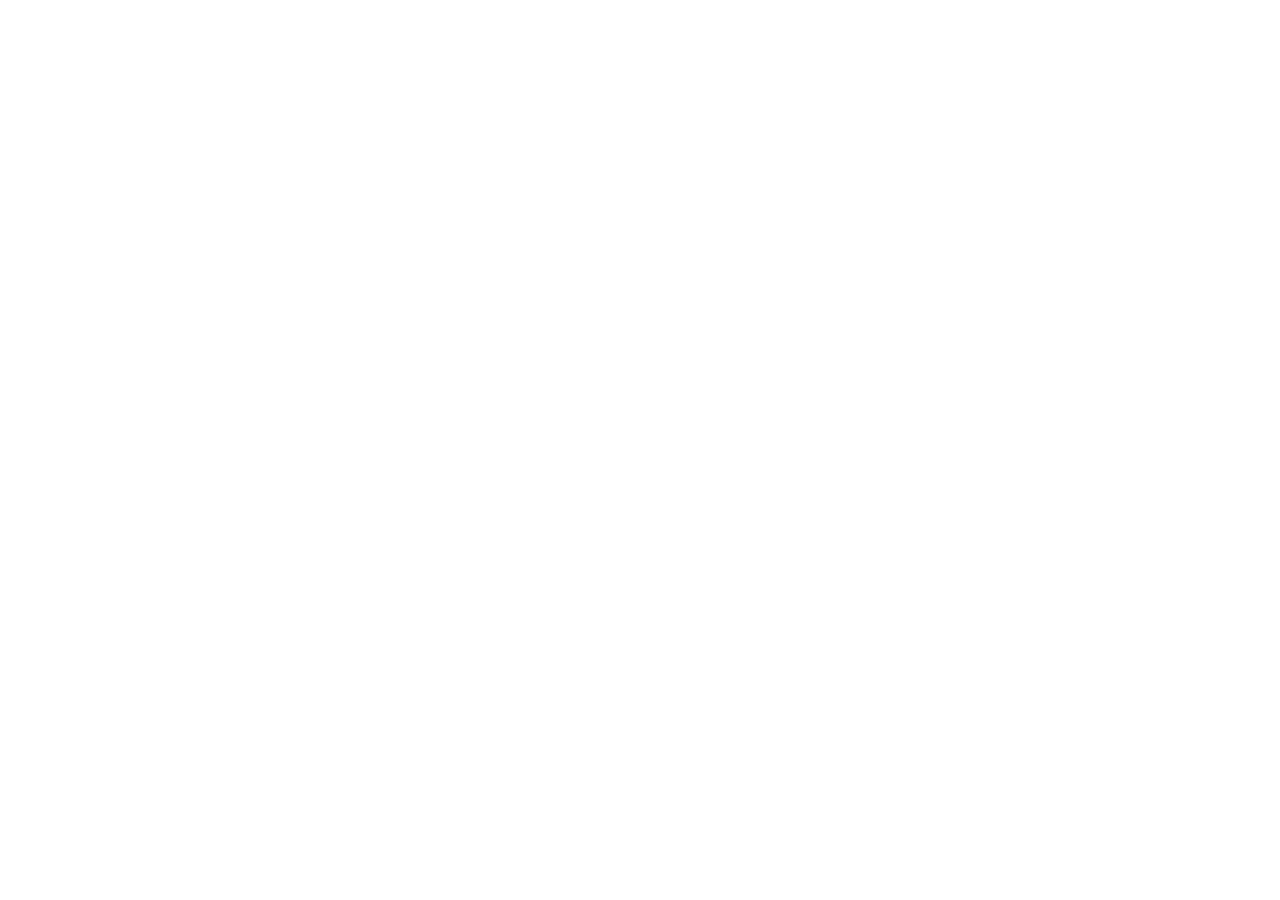
==== commit cb854ef7: "Add files via upload" ====
--- a/index.html
+++ b/index.html
@@ -1,898 +1,24 @@
-<!DOCTYPE html>
-<html lang="id">
-<head>
-<meta charset="UTF-8">
-<meta name="viewport" content="width=device-width, initial-scale=1.0">
-<title>KOPMANTARA - Koperasi Multi Pihak</title>
-<link href="https://fonts.googleapis.com/css2?family=Inter:wght@300;400;500;600;700;800;900&family=Playfair+Display:ital,wght@0,700;1,600&display=swap" rel="stylesheet">
-<style>
-  *, *::before, *::after { box-sizing: border-box; margin: 0; padding: 0; }
-  :root {
-    --green-dark: #1a4a2e;
-    --green-mid: #2d6e45;
-    --green-light: #3d8c58;
-    --gold: #c8961e;
-    --gold-light: #e8b84b;
-    --cream: #f9f7f2;
-    --white: #ffffff;
-    --gray-light: #f3f4f6;
-    --gray: #6b7280;
-    --text: #1f2937;
-    --text-light: #4b5563;
-  }
-  body { font-family: 'Inter', sans-serif; color: var(--text); background: var(--white); overflow-x: hidden; }
-
-  /* NAV */
-  nav {
-    background: var(--white);
-    padding: 0 60px;
-    height: 68px;
-    display: flex;
-    align-items: center;
-    justify-content: space-between;
-    box-shadow: 0 1px 8px rgba(0,0,0,0.08);
-    position: sticky; top: 0; z-index: 100;
-  }
-  .nav-logo { display: flex; align-items: center; gap: 10px; }
-  .logo-icon {
-    width: 44px; height: 44px;
-    background: var(--green-dark);
-    border-radius: 8px;
-    display: flex; align-items: center; justify-content: center;
-    position: relative; overflow: hidden;
-  }
-  .logo-icon svg { width: 30px; height: 30px; }
-  .logo-text h1 { font-size: 18px; font-weight: 800; line-height: 1; color: var(--green-dark); letter-spacing: 0.5px; }
-  .logo-text h1 span { color: var(--gold); }
-  .logo-text p { font-size: 9px; font-weight: 600; color: var(--gray); letter-spacing: 1.5px; text-transform: uppercase; margin-top: 1px; }
-  .nav-links { display: flex; gap: 32px; align-items: center; }
-  .nav-links a { text-decoration: none; font-size: 13.5px; font-weight: 500; color: var(--text); transition: color .2s; padding-bottom: 2px; }
-  .nav-links a.active { color: var(--green-dark); border-bottom: 2px solid var(--green-dark); }
-  .nav-links a:hover { color: var(--green-dark); }
-  .btn-login {
-    background: var(--green-dark); color: var(--white);
-    padding: 9px 20px; border-radius: 6px;
-    font-size: 13px; font-weight: 600;
-    text-decoration: none;
-    display: flex; align-items: center; gap: 7px;
-    transition: background .2s;
-  }
-  .btn-login:hover { background: var(--green-mid); }
-
-  /* HERO */
-  .hero {
-    background: linear-gradient(135deg, #f0f7f3 0%, #e8f4ee 40%, #f5f0e8 100%);
-    min-height: 520px;
-    display: grid;
-    grid-template-columns: 1fr 1fr;
-    align-items: center;
-    padding: 60px 60px 40px;
-    position: relative;
-    overflow: hidden;
-  }
-  .hero::before {
-    content: '';
-    position: absolute;
-    top: -60px; right: -60px;
-    width: 400px; height: 400px;
-    background: radial-gradient(circle, rgba(200,150,30,0.08) 0%, transparent 70%);
-    border-radius: 50%;
-  }
-  .hero-left { z-index: 2; }
-  .hero-label { font-size: 11px; font-weight: 700; letter-spacing: 2px; text-transform: uppercase; color: var(--gold); margin-bottom: 10px; }
-  .hero-title { font-size: 44px; font-weight: 900; line-height: 1.1; color: var(--green-dark); margin-bottom: 4px; }
-  .hero-title span { color: var(--gold); }
-  .hero-subtitle { font-size: 42px; font-weight: 800; color: var(--green-dark); line-height: 1.1; margin-bottom: 8px; }
-  .hero-italic {
-    font-family: 'Playfair Display', serif;
-    font-style: italic;
-    font-size: 40px;
-    color: var(--gold);
-    font-weight: 600;
-    margin-bottom: 18px;
-    display: block;
-  }
-  .hero-desc { font-size: 14px; color: var(--text-light); line-height: 1.7; max-width: 380px; margin-bottom: 28px; }
-  .hero-btns { display: flex; gap: 14px; }
-  .btn-primary {
-    background: var(--green-dark);
-    color: var(--white);
-    padding: 12px 24px;
-    border-radius: 6px;
-    font-size: 14px; font-weight: 600;
-    text-decoration: none;
-    display: flex; align-items: center; gap: 8px;
-    transition: background .2s;
-  }
-  .btn-primary:hover { background: var(--green-mid); }
-  .btn-secondary {
-    background: var(--white);
-    color: var(--green-dark);
-    padding: 12px 24px;
-    border-radius: 6px;
-    font-size: 14px; font-weight: 600;
-    text-decoration: none;
-    border: 1.5px solid #cde0d4;
-    transition: border-color .2s;
-  }
-  .btn-secondary:hover { border-color: var(--green-dark); }
-
-  /* HERO RIGHT */
-  .hero-right {
-    display: flex;
-    flex-direction: column;
-    align-items: center;
-    justify-content: center;
-    position: relative;
-    z-index: 2;
-  }
-  .hero-emblem {
-    width: 220px; height: 220px;
-    position: relative;
-    display: flex; align-items: center; justify-content: center;
-    margin-bottom: 10px;
-  }
-  .emblem-circle {
-    width: 200px; height: 200px;
-    border: 3px solid var(--green-dark);
-    border-radius: 50%;
-    display: flex; align-items: center; justify-content: center;
-    position: relative;
-    background: radial-gradient(circle at center, #e8f4ee, #c8e0d0);
-  }
-  .emblem-inner {
-    width: 150px; height: 150px;
-    background: var(--green-dark);
-    border-radius: 50% 50% 50% 50% / 60% 60% 40% 40%;
-    display: flex; align-items: center; justify-content: center;
-  }
-  .emblem-inner svg { width: 90px; height: 90px; color: var(--gold); }
-  .emblem-text {
-    position: absolute;
-    width: 200px; height: 200px;
-    top: 0; left: 0;
-    display: flex; align-items: center; justify-content: center;
-  }
-  .emblem-text svg { width: 200px; height: 200px; }
-  .hero-tagline {
-    font-family: 'Playfair Display', serif;
-    font-style: italic;
-    font-size: 26px;
-    color: var(--green-dark);
-    text-align: center;
-    font-weight: 700;
-    line-height: 1.3;
-    margin-bottom: 6px;
-  }
-  .hero-photo-strip {
-    position: absolute;
-    right: 0; top: 0;
-    width: 48%;
-    height: 100%;
-    background: linear-gradient(135deg, #2d5a3a, #1a3a26);
-    clip-path: polygon(15% 0, 100% 0, 100% 100%, 0% 100%);
-    z-index: 1;
-    display: flex; align-items: center; justify-content: flex-end;
-    overflow: hidden;
-  }
-  .hero-photo-bg {
-    width: 100%; height: 100%;
-    background: url('https://images.unsplash.com/photo-1593113598332-cd288d649433?w=600&q=80') center/cover;
-    opacity: 0.4;
-    mix-blend-mode: multiply;
-  }
-  .hero-badge {
-    position: absolute;
-    bottom: 20px; right: 20px;
-    background: rgba(255,255,255,0.15);
-    border: 1px solid rgba(255,255,255,0.3);
-    backdrop-filter: blur(4px);
-    padding: 10px 16px;
-    border-radius: 8px;
-    color: white;
-    font-size: 12px;
-    font-weight: 700;
-    text-align: right;
-    z-index: 3;
-    display: flex; align-items: center; gap: 8px;
-  }
-  .badge-arrow { color: var(--gold-light); font-size: 20px; }
-
-  /* FEATURES BAR */
-  .features-bar {
-    background: var(--white);
-    border-radius: 12px;
-    margin: -20px 60px 0;
-    box-shadow: 0 4px 24px rgba(0,0,0,0.10);
-    display: grid;
-    grid-template-columns: repeat(4, 1fr);
-    padding: 24px 32px;
-    position: relative;
-    z-index: 10;
-    gap: 16px;
-  }
-  .feature-item { display: flex; align-items: flex-start; gap: 14px; padding: 0 8px; }
-  .feature-item + .feature-item { border-left: 1px solid #e5e7eb; }
-  .feature-icon {
-    width: 40px; height: 40px; flex-shrink: 0;
-    display: flex; align-items: center; justify-content: center;
-  }
-  .feature-icon svg { width: 32px; height: 32px; color: var(--green-dark); }
-  .feature-text h4 { font-size: 13px; font-weight: 700; color: var(--text); margin-bottom: 3px; }
-  .feature-text p { font-size: 11.5px; color: var(--gray); line-height: 1.5; }
-
-  /* SECTION COMMON */
-  section { padding: 64px 60px; }
-  .section-eyebrow {
-    display: flex; align-items: center; gap: 10px;
-    font-size: 11px; font-weight: 700; letter-spacing: 2px;
-    text-transform: uppercase; color: var(--gold);
-    margin-bottom: 16px;
-  }
-  .section-eyebrow::before, .section-eyebrow::after {
-    content: ''; display: block;
-    height: 1.5px; width: 32px;
-    background: var(--gold);
-  }
-
-  /* ABOUT */
-  .about-section { background: var(--white); }
-  .about-grid { display: grid; grid-template-columns: 380px 1fr; gap: 56px; align-items: start; }
-  .about-left h2 { font-size: 32px; font-weight: 800; color: var(--text); line-height: 1.2; margin-bottom: 16px; }
-  .about-left p { font-size: 14px; color: var(--text-light); line-height: 1.7; margin-bottom: 20px; }
-  .about-link { color: var(--green-dark); font-size: 13px; font-weight: 600; text-decoration: none; display: flex; align-items: center; gap: 6px; }
-  .about-link:hover { text-decoration: underline; }
-  .about-cards { display: grid; grid-template-columns: repeat(4, 1fr); gap: 16px; }
-  .about-card {
-    border: 1.5px solid #e5e7eb;
-    border-radius: 10px;
-    padding: 20px 16px;
-    text-align: center;
-    transition: border-color .2s, box-shadow .2s;
-  }
-  .about-card:hover { border-color: var(--green-light); box-shadow: 0 4px 12px rgba(45,110,69,0.1); }
-  .about-card-icon {
-    width: 52px; height: 52px;
-    margin: 0 auto 12px;
-    display: flex; align-items: center; justify-content: center;
-  }
-  .about-card-icon svg { width: 40px; height: 40px; color: var(--green-dark); }
-  .about-card h4 { font-size: 13px; font-weight: 700; color: var(--text); margin-bottom: 8px; line-height: 1.3; }
-  .about-card p { font-size: 11.5px; color: var(--gray); line-height: 1.5; }
-
-  /* SERVICES */
-  .services-section { background: var(--cream); }
-  .services-header { display: flex; justify-content: space-between; align-items: flex-start; margin-bottom: 36px; }
-  .services-header h2 { font-size: 30px; font-weight: 800; color: var(--text); line-height: 1.2; max-width: 280px; }
-  .btn-outline {
-    border: 1.5px solid var(--green-dark);
-    color: var(--green-dark);
-    padding: 10px 20px;
-    border-radius: 6px;
-    font-size: 13px; font-weight: 600;
-    text-decoration: none;
-    transition: background .2s, color .2s;
-    white-space: nowrap;
-  }
-  .btn-outline:hover { background: var(--green-dark); color: var(--white); }
-  .services-grid { display: grid; grid-template-columns: repeat(4, 1fr); gap: 20px; }
-  .service-card {
-    background: var(--white);
-    border-radius: 12px;
-    padding: 24px 20px;
-    transition: transform .2s, box-shadow .2s;
-  }
-  .service-card:hover { transform: translateY(-3px); box-shadow: 0 8px 24px rgba(0,0,0,0.10); }
-  .service-icon {
-    width: 48px; height: 48px;
-    border-radius: 50%;
-    display: flex; align-items: center; justify-content: center;
-    margin-bottom: 14px;
-  }
-  .service-icon.green { background: var(--green-dark); }
-  .service-icon.gold { background: var(--gold); }
-  .service-icon svg { width: 26px; height: 26px; color: white; }
-  .service-card h4 { font-size: 14px; font-weight: 700; color: var(--text); margin-bottom: 8px; }
-  .service-card p { font-size: 12.5px; color: var(--gray); line-height: 1.6; margin-bottom: 14px; }
-  .service-link { color: var(--green-dark); font-size: 12.5px; font-weight: 600; text-decoration: none; display: flex; align-items: center; gap: 4px; }
-
-  /* STATS */
-  .stats-section {
-    background: var(--green-dark);
-    padding: 40px 60px;
-    display: grid;
-    grid-template-columns: repeat(4, 1fr);
-    gap: 20px;
-  }
-  .stat-item { display: flex; align-items: center; gap: 16px; }
-  .stat-item + .stat-item { border-left: 1px solid rgba(255,255,255,0.15); padding-left: 20px; }
-  .stat-icon { width: 40px; height: 40px; flex-shrink: 0; }
-  .stat-icon svg { width: 40px; height: 40px; color: rgba(255,255,255,0.8); }
-  .stat-num { font-size: 32px; font-weight: 900; color: var(--white); line-height: 1; }
-  .stat-label { font-size: 12px; color: rgba(255,255,255,0.7); margin-top: 2px; }
-
-  /* NEWS */
-  .news-section { background: var(--white); }
-  .news-header { display: flex; justify-content: space-between; align-items: center; margin-bottom: 28px; }
-  .news-header h2 { font-size: 24px; font-weight: 800; }
-  .news-link { color: var(--green-dark); font-size: 13px; font-weight: 600; text-decoration: none; display: flex; align-items: center; gap: 4px; }
-  .news-grid { display: grid; grid-template-columns: repeat(4, 1fr); gap: 20px; }
-  .news-card { border-radius: 12px; overflow: hidden; border: 1px solid #e5e7eb; transition: box-shadow .2s; }
-  .news-card:hover { box-shadow: 0 6px 20px rgba(0,0,0,0.10); }
-  .news-img {
-    width: 100%; height: 160px;
-    object-fit: cover;
-    display: block;
-    background: #ccc;
-  }
-  .news-img-placeholder {
-    width: 100%; height: 160px;
-    display: flex; align-items: center; justify-content: center;
-    font-size: 24px;
-  }
-  .news-img-placeholder.green { background: linear-gradient(135deg, #2d6e45, #1a4a2e); }
-  .news-img-placeholder.brown { background: linear-gradient(135deg, #6b4c1e, #8b6520); }
-  .news-img-placeholder.blue { background: linear-gradient(135deg, #1e3a5f, #2d5a8e); }
-  .news-img-placeholder.orange { background: linear-gradient(135deg, #c47a1e, #e89a3e); }
-  .news-body { padding: 16px; }
-  .news-tag {
-    display: inline-block;
-    padding: 3px 10px; border-radius: 20px;
-    font-size: 10px; font-weight: 700;
-    margin-bottom: 8px;
-    text-transform: uppercase; letter-spacing: 0.5px;
-  }
-  .tag-green { background: #dcfce7; color: #166534; }
-  .tag-gold { background: #fef9c3; color: #854d0e; }
-  .tag-blue { background: #dbeafe; color: #1e40af; }
-  .tag-orange { background: #ffedd5; color: #9a3412; }
-  .news-body h4 { font-size: 13.5px; font-weight: 700; line-height: 1.4; margin-bottom: 8px; color: var(--text); }
-  .news-date { font-size: 11px; color: var(--gray); }
-
-  /* FOOTER */
-  footer {
-    background: var(--green-dark);
-    color: rgba(255,255,255,0.85);
-    padding: 48px 60px 24px;
-  }
-  .footer-grid { display: grid; grid-template-columns: 280px 1fr 1fr 1fr 1fr; gap: 32px; margin-bottom: 40px; }
-  .footer-brand .logo-white h1 { font-size: 20px; font-weight: 800; color: var(--white); }
-  .footer-brand .logo-white h1 span { color: var(--gold-light); }
-  .footer-brand .logo-white p { font-size: 9px; color: rgba(255,255,255,0.5); letter-spacing: 1.5px; text-transform: uppercase; }
-  .footer-desc { font-size: 12.5px; line-height: 1.7; color: rgba(255,255,255,0.65); margin: 14px 0; }
-  .footer-tagline {
-    font-family: 'Playfair Display', serif;
-    font-style: italic;
-    font-size: 14px;
-    color: rgba(255,255,255,0.8);
-    margin-bottom: 16px;
-  }
-  .social-links { display: flex; gap: 10px; }
-  .social-link {
-    width: 32px; height: 32px;
-    background: rgba(255,255,255,0.12);
-    border-radius: 6px;
-    display: flex; align-items: center; justify-content: center;
-    color: rgba(255,255,255,0.7);
-    text-decoration: none;
-    font-size: 14px;
-    transition: background .2s;
-  }
-  .social-link:hover { background: rgba(255,255,255,0.25); }
-  .footer-col h5 { font-size: 12px; font-weight: 700; color: var(--white); margin-bottom: 14px; text-transform: uppercase; letter-spacing: 0.5px; }
-  .footer-col a { display: block; font-size: 12.5px; color: rgba(255,255,255,0.6); text-decoration: none; margin-bottom: 8px; transition: color .2s; }
-  .footer-col a:hover { color: var(--white); }
-  .footer-contact-item { display: flex; align-items: flex-start; gap: 8px; margin-bottom: 10px; font-size: 12px; color: rgba(255,255,255,0.65); line-height: 1.5; }
-  .footer-contact-item svg { width: 14px; height: 14px; flex-shrink: 0; margin-top: 1px; color: var(--gold-light); }
-  .footer-bottom {
-    border-top: 1px solid rgba(255,255,255,0.12);
-    padding-top: 20px;
-    display: flex; justify-content: space-between; align-items: center;
-    font-size: 12px; color: rgba(255,255,255,0.45);
-  }
-  .footer-bottom span { color: rgba(255,255,255,0.65); font-weight: 500; }
-
-  /* HERO PEOPLE IMAGE */
-  .hero-people {
-    position: absolute;
-    right: 0; top: 0;
-    width: 50%;
-    height: 100%;
-    overflow: hidden;
-    z-index: 1;
-  }
-  .hero-people::before {
-    content: '';
-    position: absolute;
-    top: 0; left: 0;
-    width: 80px; height: 100%;
-    background: linear-gradient(to right, #f0f7f3, transparent);
-    z-index: 2;
-  }
-  .people-bg {
-    width: 100%; height: 100%;
-    background: linear-gradient(160deg, #1a4a2e 0%, #2d6e45 50%, #4a8c3f 100%);
-    position: relative;
-    display: flex; align-items: flex-end; justify-content: center;
-    padding-bottom: 20px;
-  }
-  /* People silhouettes */
-  .people-scene {
-    position: absolute;
-    bottom: 0; left: 0; right: 0;
-    height: 100%;
-    display: flex; align-items: flex-end; justify-content: center;
-    gap: 8px;
-    padding-bottom: 10px;
-  }
-  .person {
-    display: flex; flex-direction: column; align-items: center;
-    position: relative;
-  }
-  .person-body { background: rgba(255,255,255,0.15); border-radius: 4px 4px 0 0; }
-  /* Sunbeam */
-  .sunbeam {
-    position: absolute;
-    top: 0; right: 80px;
-    width: 200px; height: 200px;
-    background: radial-gradient(circle, rgba(255,220,100,0.3) 0%, transparent 70%);
-    border-radius: 50%;
-  }
-
-  /* Landscape BG */
-  .landscape {
-    position: absolute;
-    bottom: 0; left: 0; right: 0;
-    height: 45%;
-  }
-
-  /* HERO RIGHT COMPOSITION */
-  .hero-right-content {
-    position: relative;
-    z-index: 3;
-    display: flex; flex-direction: column; align-items: center;
-  }
-  .green-shield {
-    width: 180px; height: 210px;
-    background: var(--green-dark);
-    clip-path: polygon(50% 0%, 100% 15%, 100% 75%, 50% 100%, 0% 75%, 0% 15%);
-    display: flex; align-items: center; justify-content: center;
-    position: relative;
-    margin-bottom: 12px;
-  }
-  .shield-inner {
-    display: flex; flex-direction: column; align-items: center;
-  }
-  .shield-globe { font-size: 32px; }
-  .shield-eagle {
-    width: 80px; height: 70px;
-    background: var(--gold);
-    clip-path: polygon(50% 0%, 70% 30%, 100% 20%, 80% 50%, 100% 80%, 70% 70%, 50% 100%, 30% 70%, 0% 80%, 20% 50%, 0% 20%, 30% 30%);
-    margin-top: 4px;
-  }
-  .circular-badge {
-    position: relative;
-    width: 220px; height: 220px;
-    margin-bottom: 14px;
-  }
-  .circular-badge-ring {
-    width: 220px; height: 220px;
-    border: 2px solid var(--green-dark);
-    border-radius: 50%;
-    position: absolute; top: 0; left: 0;
-    display: flex; align-items: center; justify-content: center;
-  }
-  .circular-badge-inner {
-    width: 160px; height: 160px;
-    background: linear-gradient(135deg, var(--green-dark), var(--green-mid));
-    border-radius: 50%;
-    display: flex; align-items: center; justify-content: center;
-    flex-direction: column; gap: 6px;
-  }
-  .badge-emoji { font-size: 36px; line-height: 1; }
-  .badge-sub { font-size: 10px; color: var(--gold-light); font-weight: 700; letter-spacing: 1px; text-align: center; }
-  .circular-text {
-    position: absolute; top: 0; left: 0;
-    width: 220px; height: 220px;
-  }
-
-  .eco-badge {
-    position: absolute;
-    bottom: 20px; right: 30px;
-    background: rgba(26,74,46,0.85);
-    border: 1px solid rgba(200,150,30,0.4);
-    padding: 8px 14px 8px 12px;
-    border-radius: 8px;
-    display: flex; align-items: center; gap: 10px;
-    z-index: 5;
-  }
-  .eco-badge-text { font-size: 11px; color: white; font-weight: 600; text-align: right; }
-  .eco-badge-arrow { color: var(--gold-light); font-size: 22px; font-weight: 700; }
-</style>
-</head>
-<body>
-
-<!-- NAVIGATION -->
-<nav>
-  <div class="nav-logo">
-    <div class="logo-icon">
-      <svg viewBox="0 0 30 30" fill="none">
-        <path d="M15 2L28 10V20L15 28L2 20V10Z" fill="#c8961e" opacity="0.2"/>
-        <path d="M15 4L26 11V19L15 26L4 19V11Z" stroke="#c8961e" stroke-width="1.5" fill="none"/>
-        <path d="M15 8C15 8 10 12 10 17C10 20 12 22 15 22C18 22 20 20 20 17C20 12 15 8 15 8Z" fill="#c8961e"/>
-        <circle cx="15" cy="11" r="3" fill="white" opacity="0.9"/>
-      </svg>
-    </div>
-    <div class="logo-text">
-      <h1>KOPM<span>ANTARA</span></h1>
-      <p>Koperasi Multi Pihak</p>
-    </div>
-  </div>
-  <div class="nav-links">
-    <a href="#" class="active">Beranda</a>
-    <a href="#">Tentang Kami</a>
-    <a href="#">Layanan</a>
-    <a href="#">Anggota</a>
-    <a href="#">Berita</a>
-    <a href="#">Program</a>
-    <a href="#">Kontak</a>
-  </div>
-  <a href="#" class="btn-login">
-    <svg width="14" height="14" viewBox="0 0 24 24" fill="none" stroke="currentColor" stroke-width="2"><path d="M20 21v-2a4 4 0 0 0-4-4H8a4 4 0 0 0-4 4v2"/><circle cx="12" cy="7" r="4"/></svg>
-    Login Anggota
-  </a>
-</nav>
-
-<!-- HERO -->
-<section style="padding:0; position:relative; overflow:hidden; min-height:500px; background:linear-gradient(135deg,#eef7f2 0%,#f5f0e8 100%); display:grid; grid-template-columns:1fr 1fr; align-items:center;">
-  <div style="padding:60px 60px 80px; z-index:3; position:relative;">
-    <div style="font-size:11px;font-weight:700;letter-spacing:2px;text-transform:uppercase;color:var(--gold);margin-bottom:8px;">Koperasi Multi Pihak</div>
-    <h1 style="font-size:46px;font-weight:900;color:var(--green-dark);line-height:1.05;margin-bottom:0;">KOPM<span style="color:var(--gold);">ANTARA</span></h1>
-    <div style="font-size:32px;font-weight:800;color:var(--green-dark);line-height:1.2;margin-bottom:2px;">Ekonomi Kerakyatan</div>
-    <div style="font-family:'Playfair Display',serif;font-style:italic;font-size:36px;color:var(--gold);font-weight:600;margin-bottom:20px;display:block;">Naik Kelas</div>
-    <p style="font-size:14px;color:var(--text-light);line-height:1.7;max-width:380px;margin-bottom:30px;">Bersama membangun ekonomi kerakyatan yang inklusif, berkelanjutan, dan berdampak nyata bagi kesejahteraan anggota dan masyarakat.</p>
-    <div style="display:flex;gap:14px;">
-      <a href="#" class="btn-primary">Gabung Sekarang →</a>
-      <a href="#" class="btn-secondary">Pelajari Lebih Lanjut</a>
-    </div>
-  </div>
-
-  <!-- Right side -->
-  <div style="position:relative;height:500px;overflow:hidden;">
-    <!-- Green diagonal background -->
-    <div style="position:absolute;top:0;left:-40px;right:0;bottom:0;background:linear-gradient(160deg,#1a4a2e 0%,#2d6e45 60%,#3a7a50 100%);clip-path:polygon(12% 0,100% 0,100% 100%,0% 100%);z-index:1;"></div>
-    <!-- Landscape overlay at bottom -->
-    <div style="position:absolute;bottom:0;left:0;right:0;height:180px;background:linear-gradient(0deg,rgba(26,74,46,0.9) 0%,transparent 100%);z-index:2;"></div>
-    <!-- Emblem centered -->
-    <div style="position:absolute;top:50%;left:50%;transform:translate(-40%,-50%);z-index:3;text-align:center;">
-      <div class="circular-badge">
-        <div class="circular-badge-ring">
-          <div class="circular-badge-inner">
-            <div class="badge-emoji">🌐</div>
-            <div style="width:60px;height:50px;background:var(--gold);clip-path:polygon(50% 0%,80% 20%,100% 60%,80% 100%,20% 100%,0% 60%,20% 20%);margin-top:4px;"></div>
-            <div class="badge-sub">KOPMANTARA</div>
-          </div>
-        </div>
-        <!-- Circular text -->
-        <svg class="circular-text" viewBox="0 0 220 220">
-          <defs><path id="circle-path" d="M 110,110 m -90,0 a 90,90 0 1,1 180,0 a 90,90 0 1,1 -180,0"/></defs>
-          <text font-size="9" fill="rgba(26,74,46,0.7)" font-family="Inter" font-weight="700" letter-spacing="3">
-            <textPath href="#circle-path">KOPERASI PENGUSAHA MUDA MANDIRI NUSANTARA •  </textPath>
-          </text>
-        </svg>
-      </div>
-      <div style="font-family:'Playfair Display',serif;font-style:italic;font-size:24px;color:white;font-weight:700;line-height:1.3;text-shadow:0 2px 8px rgba(0,0,0,0.4);">Maju Bersama<br>Mandiri Sejahtera</div>
-    </div>
-    <!-- People in green shirts silhouette -->
-    <div style="position:absolute;bottom:0;right:10px;z-index:2;display:flex;gap:4px;align-items:flex-end;padding-bottom:10px;opacity:0.7;">
-      <div style="width:40px;height:120px;background:rgba(255,255,255,0.2);border-radius:4px 4px 0 0;position:relative;">
-        <div style="width:24px;height:24px;background:rgba(255,255,255,0.3);border-radius:50%;position:absolute;top:-30px;left:8px;"></div>
-      </div>
-      <div style="width:40px;height:140px;background:rgba(255,255,255,0.25);border-radius:4px 4px 0 0;position:relative;">
-        <div style="width:24px;height:24px;background:rgba(255,255,255,0.35);border-radius:50%;position:absolute;top:-30px;left:8px;"></div>
-        <div style="position:absolute;top:-50px;left:10px;font-size:20px;">✊</div>
-      </div>
-      <div style="width:40px;height:125px;background:rgba(255,255,255,0.2);border-radius:4px 4px 0 0;position:relative;">
-        <div style="width:24px;height:24px;background:rgba(255,255,255,0.3);border-radius:50%;position:absolute;top:-30px;left:8px;"></div>
-      </div>
-    </div>
-    <!-- Badge bottom right -->
-    <div style="position:absolute;bottom:16px;right:16px;background:rgba(26,74,46,0.9);border:1px solid rgba(200,150,30,0.5);padding:8px 14px;border-radius:8px;z-index:4;display:flex;align-items:center;gap:10px;">
-      <div style="font-size:11px;color:white;font-weight:700;line-height:1.4;">Ekonomi Kerakyatan<br>Naik Kelas</div>
-      <div style="color:var(--gold-light);font-size:20px;font-weight:700;">↗</div>
-    </div>
-  </div>
-</section>
-
-<!-- FEATURES BAR -->
-<div class="features-bar">
-  <div class="feature-item">
-    <div class="feature-icon">
-      <svg viewBox="0 0 24 24" fill="none" stroke="currentColor" stroke-width="1.5"><path d="M17 21v-2a4 4 0 0 0-4-4H5a4 4 0 0 0-4 4v2"/><circle cx="9" cy="7" r="4"/><path d="M23 21v-2a4 4 0 0 0-3-3.87"/><path d="M16 3.13a4 4 0 0 1 0 7.75"/></svg>
-    </div>
-    <div class="feature-text">
-      <h4>Multi Pihak</h4>
-      <p>Kolaborasi inklusif untuk kekuatan bersama.</p>
-    </div>
-  </div>
-  <div class="feature-item">
-    <div class="feature-icon">
-      <svg viewBox="0 0 24 24" fill="none" stroke="currentColor" stroke-width="1.5"><path d="M12 22s8-4 8-10V5l-8-3-8 3v7c0 6 8 10 8 10z"/><path d="M12 8v4M12 16h.01"/></svg>
-    </div>
-    <div class="feature-text">
-      <h4>Berkeberlanjutan</h4>
-      <p>Mengutamakan keberlanjutan ekonomi, sosial, dan lingkungan.</p>
-    </div>
-  </div>
-  <div class="feature-item">
-    <div class="feature-icon">
-      <svg viewBox="0 0 24 24" fill="none" stroke="currentColor" stroke-width="1.5"><path d="M12 22s8-4 8-10V5l-8-3-8 3v7c0 6 8 10 8 10z"/></svg>
-    </div>
-    <div class="feature-text">
-      <h4>Transparan</h4>
-      <p>Tata kelola amanah, terbuka, dan akuntabel.</p>
-    </div>
-  </div>
-  <div class="feature-item">
-    <div class="feature-icon">
-      <svg viewBox="0 0 24 24" fill="none" stroke="currentColor" stroke-width="1.5"><line x1="18" y1="20" x2="18" y2="10"/><line x1="12" y1="20" x2="12" y2="4"/><line x1="6" y1="20" x2="6" y2="14"/><line x1="2" y1="20" x2="22" y2="20"/></svg>
-    </div>
-    <div class="feature-text">
-      <h4>Berdampak</h4>
-      <p>Memberi manfaat nyata bagi anggota & masyarakat.</p>
-    </div>
-  </div>
-</div>
-
-<!-- ABOUT -->
-<section class="about-section" style="padding-top:72px;">
-  <div class="section-eyebrow">Tentang Kopmantara</div>
-  <div class="about-grid">
-    <div class="about-left">
-      <h2>Bersatu Menguatkan Ekonomi, Bersama Mewujudkan Sejahtera</h2>
-      <p>KOPMANTARA adalah koperasi multi pihak yang menghimpun berbagai unsur dan pemangku kepentingan untuk menciptakan nilai bersama, berkelanjutan, dan berdampak bagi masyarakat.</p>
-      <a href="#" class="about-link">Selengkapnya tentang kami →</a>
-    </div>
-    <div class="about-cards">
-      <div class="about-card">
-        <div class="about-card-icon">
-          <svg viewBox="0 0 24 24" fill="none" stroke="currentColor" stroke-width="1.5"><line x1="18" y1="20" x2="18" y2="10"/><line x1="12" y1="20" x2="12" y2="4"/><line x1="6" y1="20" x2="6" y2="14"/><line x1="2" y1="20" x2="22" y2="20"/></svg>
-        </div>
-        <h4>Ekonomi Kerakyatan Naik Kelas</h4>
-        <p>Mendorong usaha anggota tumbuh, berdaya saing, dan berkelanjutan.</p>
-      </div>
-      <div class="about-card">
-        <div class="about-card-icon">
-          <svg viewBox="0 0 24 24" fill="none" stroke="currentColor" stroke-width="1.5"><path d="M17 21v-2a4 4 0 0 0-4-4H5a4 4 0 0 0-4 4v2"/><circle cx="9" cy="7" r="4"/><path d="M23 21v-2a4 4 0 0 0-3-3.87"/><path d="M16 3.13a4 4 0 0 1 0 7.75"/></svg>
-        </div>
-        <h4>Pemberdayaan Anggota</h4>
-        <p>Penguatan kapasitas, akses permodalan, dan pendampingan usaha.</p>
-      </div>
-      <div class="about-card">
-        <div class="about-card-icon">
-          <svg viewBox="0 0 24 24" fill="none" stroke="currentColor" stroke-width="1.5"><path d="M20 7h-9"/><path d="M14 17H5"/><circle cx="17" cy="17" r="3"/><circle cx="7" cy="7" r="3"/></svg>
-        </div>
-        <h4>Kemandirian & Gotong Royong</h4>
-        <p>Menghidupkan nilai gotong royong untuk kemandirian ekonomi bersama.</p>
-      </div>
-      <div class="about-card">
-        <div class="about-card-icon">
-          <svg viewBox="0 0 24 24" fill="none" stroke="currentColor" stroke-width="1.5"><path d="M20.84 4.61a5.5 5.5 0 0 0-7.78 0L12 5.67l-1.06-1.06a5.5 5.5 0 0 0-7.78 7.78l1.06 1.06L12 21.23l7.78-7.78 1.06-1.06a5.5 5.5 0 0 0 0-7.78z"/></svg>
-        </div>
-        <h4>Kesejahteraan Bersama</h4>
-        <p>Mewujudkan kehidupan anggota dan masyarakat yang lebih sejahtera.</p>
-      </div>
-    </div>
-  </div>
-</section>
-
-<!-- SERVICES -->
-<section class="services-section">
-  <div class="section-eyebrow">Layanan Kami</div>
-  <div class="services-header">
-    <h2>Solusi Koperasi untuk Setiap Kebutuhan</h2>
-    <a href="#" class="btn-outline">Lihat Semua Layanan</a>
-  </div>
-  <div class="services-grid">
-    <div class="service-card">
-      <div class="service-icon green">
-        <svg viewBox="0 0 24 24" fill="none" stroke="currentColor" stroke-width="2"><path d="M20.84 4.61a5.5 5.5 0 0 0-7.78 0L12 5.67l-1.06-1.06a5.5 5.5 0 0 0-7.78 7.78l1.06 1.06L12 21.23l7.78-7.78 1.06-1.06a5.5 5.5 0 0 0 0-7.78z"/></svg>
-      </div>
-      <h4>Pembiayaan</h4>
-      <p>Solusi pembiayaan yang adil, mudah, dan mendukung pertumbuhan usaha.</p>
-      <a href="#" class="service-link">Selengkapnya →</a>
-    </div>
-    <div class="service-card">
-      <div class="service-icon gold">
-        <svg viewBox="0 0 24 24" fill="none" stroke="currentColor" stroke-width="2"><circle cx="9" cy="21" r="1"/><circle cx="20" cy="21" r="1"/><path d="M1 1h4l2.68 13.39a2 2 0 0 0 2 1.61h9.72a2 2 0 0 0 2-1.61L23 6H6"/></svg>
-      </div>
-      <h4>Simpan Pinjam</h4>
-      <p>Produk simpanan dan pinjaman fleksibel untuk kebutuhan anggota.</p>
-      <a href="#" class="service-link">Selengkapnya →</a>
-    </div>
-    <div class="service-card">
-      <div class="service-icon green">
-        <svg viewBox="0 0 24 24" fill="none" stroke="currentColor" stroke-width="2"><rect x="2" y="7" width="20" height="14" rx="2" ry="2"/><path d="M16 21V5a2 2 0 0 0-2-2h-4a2 2 0 0 0-2 2v16"/></svg>
-      </div>
-      <h4>Kemitraan Usaha</h4>
-      <p>Membangun jejaring dan kolaborasi usaha yang saling menguntungkan.</p>
-      <a href="#" class="service-link">Selengkapnya →</a>
-    </div>
-    <div class="service-card">
-      <div class="service-icon gold">
-        <svg viewBox="0 0 24 24" fill="none" stroke="currentColor" stroke-width="2"><path d="M22 10v6M2 10l10-5 10 5-10 5z"/><path d="M6 12v5c3 3 9 3 12 0v-5"/></svg>
-      </div>
-      <h4>Pengembangan Kapasitas</h4>
-      <p>Pelatihan dan pendampingan untuk meningkatkan kompetensi anggota dan mitra.</p>
-      <a href="#" class="service-link">Selengkapnya →</a>
-    </div>
-  </div>
-</section>
-
-<!-- STATS -->
-<div class="stats-section">
-  <div class="stat-item">
-    <div class="stat-icon">
-      <svg viewBox="0 0 24 24" fill="none" stroke="currentColor" stroke-width="1.5"><path d="M17 21v-2a4 4 0 0 0-4-4H5a4 4 0 0 0-4 4v2"/><circle cx="9" cy="7" r="4"/><path d="M23 21v-2a4 4 0 0 0-3-3.87"/><path d="M16 3.13a4 4 0 0 1 0 7.75"/></svg>
-    </div>
-    <div>
-      <div class="stat-num">1.250+</div>
-      <div class="stat-label">Anggota Aktif</div>
-    </div>
-  </div>
-  <div class="stat-item">
-    <div class="stat-icon">
-      <svg viewBox="0 0 24 24" fill="none" stroke="currentColor" stroke-width="1.5"><path d="M20.84 4.61a5.5 5.5 0 0 0-7.78 0L12 5.67l-1.06-1.06a5.5 5.5 0 0 0-7.78 7.78l1.06 1.06L12 21.23l7.78-7.78 1.06-1.06a5.5 5.5 0 0 0 0-7.78z"/></svg>
-    </div>
-    <div>
-      <div class="stat-num">150+</div>
-      <div class="stat-label">Mitra & Kolaborator</div>
-    </div>
-  </div>
-  <div class="stat-item">
-    <div class="stat-icon">
-      <svg viewBox="0 0 24 24" fill="none" stroke="currentColor" stroke-width="1.5"><line x1="18" y1="20" x2="18" y2="10"/><line x1="12" y1="20" x2="12" y2="4"/><line x1="6" y1="20" x2="6" y2="14"/><line x1="2" y1="20" x2="22" y2="20"/></svg>
-    </div>
-    <div>
-      <div class="stat-num">320+</div>
-      <div class="stat-label">Usaha Terbantu</div>
-    </div>
-  </div>
-  <div class="stat-item">
-    <div class="stat-icon">
-      <svg viewBox="0 0 24 24" fill="none" stroke="currentColor" stroke-width="1.5"><polyline points="22 12 18 12 15 21 9 3 6 12 2 12"/></svg>
-    </div>
-    <div>
-      <div class="stat-num">25+</div>
-      <div class="stat-label">Program Berjalan</div>
-    </div>
-  </div>
-</div>
-
-<!-- NEWS -->
-<section class="news-section">
-  <div class="section-eyebrow">Berita Terkini</div>
-  <div class="news-header">
-    <h2>Berita Terkini</h2>
-    <a href="#" class="news-link">Lihat Semua Berita →</a>
-  </div>
-  <div class="news-grid">
-    <div class="news-card">
-      <div class="news-img-placeholder green" style="display:flex;align-items:center;justify-content:center;">
-        <svg width="48" height="48" viewBox="0 0 24 24" fill="none" stroke="rgba(255,255,255,0.5)" stroke-width="1.5"><path d="M17 21v-2a4 4 0 0 0-4-4H5a4 4 0 0 0-4 4v2"/><circle cx="9" cy="7" r="4"/><path d="M23 21v-2a4 4 0 0 0-3-3.87"/></svg>
-      </div>
-      <div class="news-body">
-        <span class="news-tag tag-green">Kegiatan</span>
-        <h4>Rapat Anggota Tahunan KOPMANTARA 2024</h4>
-        <div class="news-date">20 Mei 2024</div>
-      </div>
-    </div>
-    <div class="news-card">
-      <div class="news-img-placeholder brown" style="display:flex;align-items:center;justify-content:center;">
-        <svg width="48" height="48" viewBox="0 0 24 24" fill="none" stroke="rgba(255,255,255,0.5)" stroke-width="1.5"><path d="M12 22s8-4 8-10V5l-8-3-8 3v7c0 6 8 10 8 10z"/></svg>
-      </div>
-      <div class="news-body">
-        <span class="news-tag tag-gold">Program</span>
-        <h4>Pelatihan Kewirausahaan bagi Anggota</h4>
-        <div class="news-date">15 Mei 2024</div>
-      </div>
-    </div>
-    <div class="news-card">
-      <div class="news-img-placeholder blue" style="display:flex;align-items:center;justify-content:center;">
-        <svg width="48" height="48" viewBox="0 0 24 24" fill="none" stroke="rgba(255,255,255,0.5)" stroke-width="1.5"><path d="M20.84 4.61a5.5 5.5 0 0 0-7.78 0L12 5.67l-1.06-1.06a5.5 5.5 0 0 0-7.78 7.78l1.06 1.06L12 21.23l7.78-7.78 1.06-1.06a5.5 5.5 0 0 0 0-7.78z"/></svg>
-      </div>
-      <div class="news-body">
-        <span class="news-tag tag-blue">Kemitraan</span>
-        <h4>Penandatanganan MoU dengan Mitra Strategis</h4>
-        <div class="news-date">10 Mei 2024</div>
-      </div>
-    </div>
-    <div class="news-card">
-      <div class="news-img-placeholder orange" style="display:flex;align-items:center;justify-content:center;">
-        <svg width="48" height="48" viewBox="0 0 24 24" fill="none" stroke="rgba(255,255,255,0.5)" stroke-width="1.5"><path d="M22 10v6M2 10l10-5 10 5-10 5z"/></svg>
-      </div>
-      <div class="news-body">
-        <span class="news-tag tag-orange">Inspirasi</span>
-        <h4>Kisah Sukses Anggota: Tumbuh Bersama Koperasi</h4>
-        <div class="news-date">5 Mei 2024</div>
-      </div>
-    </div>
-  </div>
-</section>
-
-<!-- FOOTER -->
-<footer>
-  <div class="footer-grid">
-    <div class="footer-brand">
-      <div class="logo-white" style="display:flex;align-items:center;gap:10px;margin-bottom:12px;">
-        <div style="width:38px;height:38px;background:rgba(255,255,255,0.15);border-radius:7px;display:flex;align-items:center;justify-content:center;">
-          <svg width="24" height="24" viewBox="0 0 30 30" fill="none">
-            <path d="M15 4L26 11V19L15 26L4 19V11Z" stroke="#c8961e" stroke-width="1.5" fill="none"/>
-            <path d="M15 8C15 8 10 12 10 17C10 20 12 22 15 22C18 22 20 20 20 17C20 12 15 8 15 8Z" fill="#c8961e"/>
-          </svg>
-        </div>
-        <div>
-          <h1 style="font-size:18px;font-weight:800;color:white;line-height:1;">KOPM<span style="color:#e8b84b;">ANTARA</span></h1>
-          <p style="font-size:8px;color:rgba(255,255,255,0.45);letter-spacing:1.5px;text-transform:uppercase;">Koperasi Multi Pihak</p>
-        </div>
-      </div>
-      <p class="footer-desc">Bersama membangun ekonomi kerakyatan naik kelas untuk kesejahteraan anggota dan masyarakat.</p>
-      <div class="footer-tagline">Maju Bersama Mandiri Sejahtera</div>
-      <div class="social-links">
-        <a href="#" class="social-link">f</a>
-        <a href="#" class="social-link" style="font-style:italic;">ig</a>
-        <a href="#" class="social-link">▶</a>
-        <a href="#" class="social-link" style="font-weight:700;">in</a>
-      </div>
-    </div>
-    <div class="footer-col">
-      <h5>Tautan Cepat</h5>
-      <a href="#">Beranda</a>
-      <a href="#">Tentang Kami</a>
-      <a href="#">Layanan</a>
-      <a href="#">Anggota</a>
-      <a href="#">Berita</a>
-      <a href="#">Program</a>
-      <a href="#">Kontak</a>
-    </div>
-    <div class="footer-col">
-      <h5>Layanan</h5>
-      <a href="#">Pembiayaan</a>
-      <a href="#">Simpan Pinjam</a>
-      <a href="#">Kemitraan Usaha</a>
-      <a href="#">Pengembangan Kapasitas</a>
-    </div>
-    <div class="footer-col">
-      <h5>Informasi</h5>
-      <a href="#">FAQ</a>
-      <a href="#">Kebijakan Privasi</a>
-      <a href="#">Syarat & Ketentuan</a>
-    </div>
-    <div class="footer-col">
-      <h5>Kontak Kami</h5>
-      <div class="footer-contact-item">
-        <svg viewBox="0 0 24 24" fill="none" stroke="currentColor" stroke-width="2"><path d="M21 10c0 7-9 13-9 13s-9-6-9-13a9 9 0 0 1 18 0z"/><circle cx="12" cy="10" r="3"/></svg>
-        <span>Jl. Mandiri Nusantara No. 123, Jakarta, Indonesia</span>
-      </div>
-      <div class="footer-contact-item">
-        <svg viewBox="0 0 24 24" fill="none" stroke="currentColor" stroke-width="2"><path d="M22 16.92v3a2 2 0 0 1-2.18 2 19.79 19.79 0 0 1-8.63-3.07A19.5 19.5 0 0 1 4.69 13a19.79 19.79 0 0 1-3.07-8.67A2 2 0 0 1 3.6 2.18h3a2 2 0 0 1 2 1.72c.127.96.361 1.903.7 2.81a2 2 0 0 1-.45 2.11L7.91 9.91a16 16 0 0 0 6.07 6.07l.91-.91a2 2 0 0 1 2.11-.45c.907.339 1.85.573 2.81.7A2 2 0 0 1 22 16.92z"/></svg>
-        <span>(021) 1234 5678</span>
-      </div>
-      <div class="footer-contact-item">
-        <svg viewBox="0 0 24 24" fill="none" stroke="currentColor" stroke-width="2"><path d="M4 4h16c1.1 0 2 .9 2 2v12c0 1.1-.9 2-2 2H4c-1.1 0-2-.9-2-2V6c0-1.1.9-2 2-2z"/><polyline points="22,6 12,13 2,6"/></svg>
-        <span>info@kopmantara.id</span>
-      </div>
-      <div class="footer-contact-item">
-        <svg viewBox="0 0 24 24" fill="none" stroke="currentColor" stroke-width="2"><circle cx="12" cy="12" r="10"/><line x1="2" y1="12" x2="22" y2="12"/><path d="M12 2a15.3 15.3 0 0 1 4 10 15.3 15.3 0 0 1-4 10 15.3 15.3 0 0 1-4-10 15.3 15.3 0 0 1 4-10z"/></svg>
-        <span>www.kopmantara.id</span>
-      </div>
-    </div>
-  </div>
-  <div class="footer-bottom">
-    <div>© 2024 KOPMANTARA. All rights reserved.</div>
-    <div><span>Koperasi Pengusaha Muda Mandiri Nusantara 🌿</span></div>
-  </div>
-</footer>
-
-</body>
-</html>
+<!doctype html>
+<html lang="id">
+  <head>
+  <meta charset="UTF-8" />
+  <meta name="viewport" content="width=device-width, initial-scale=1.0" />
+
+  <title>KOPMANTARA GROUP</title>
+
+  <meta
+    name="description"
+    content="KOPMANTARA - Bersama membangun ekonomi kerakyatan yang inklusif, berkelanjutan, dan berdampak nyata bagi kesejahteraan anggota dan masyarakat."
+  />
+
+  <link rel="icon" type="image/png" href="/assets/logo-kopmantara-group.png" />
+
+  <link rel="preconnect" href="https://fonts.googleapis.com" />
+  <link rel="preconnect" href="https://fonts.gstatic.com" crossorigin />
+  <link href="https://fonts.googleapis.com/css2?family=Cormorant+Garamond:ital,wght@0,300;0,400;1,300;1,400&family=DM+Sans:wght@300;400;500;600&family=Playfair+Display:wght@400;500;600;700&display=swap" rel="stylesheet" />
+  </head>
+  <body>
+    <div id="root"></div>
+    <script type="module" src="/src/main.tsx"></script>
+  </body>
+</html>
